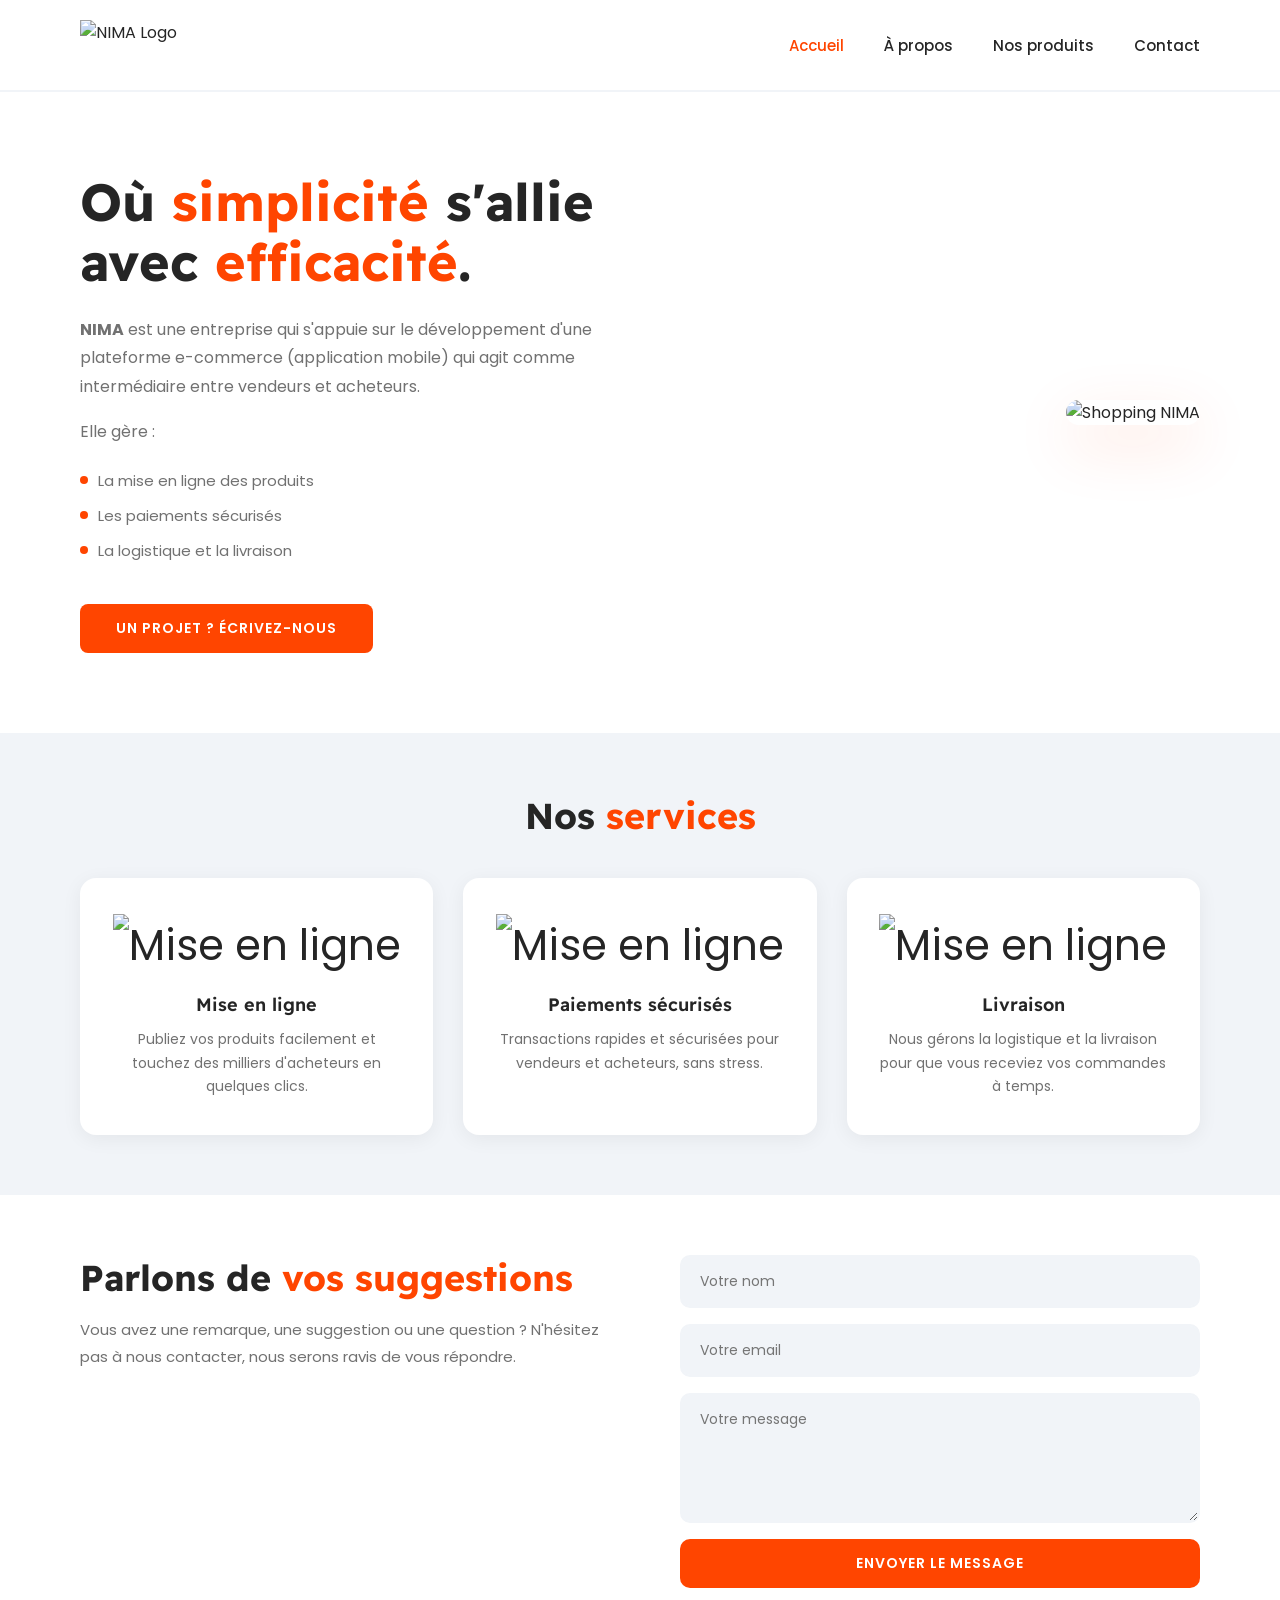
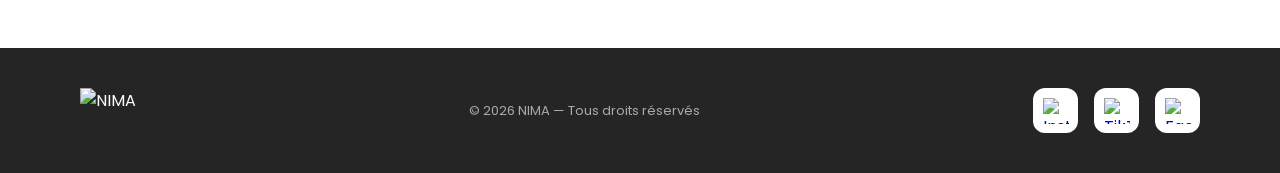
==== index.html @ 82f71467 "fix casse index.html" ====
<!DOCTYPE html>
<html lang="fr">
<head>
    <meta charset="UTF-8">
    <meta name="viewport" content="width=device-width, initial-scale=1.0">
    <title>NIMA</title>
    <link href="https://fonts.googleapis.com/css2?family=Readex+Pro:wght@300;400;600;700&family=Poppins:wght@300;400;500;600&display=swap" rel="stylesheet">
    <link href="nima.css" rel="stylesheet"/>
</head>
<body>

    <!-- HEADER -->
    <header>
        <img class="logo" src="nima_logo_png_orange.png" alt="NIMA Logo"/>
        <nav>
            <ul>
                <li><a href="NIMA.HTML" class="active">Accueil</a></li>
                <li><a href="apropos.html">À propos</a></li>
                <li><a href="produits.html">Nos produits</a></li>
                <li><a href="#contact">Contact</a></li>
            </ul>
        </nav>
    </header>

    <!-- HERO -->
    <section class="hero">
        <div class="hero-text">
            <h1>Où <em>simplicité</em> s'allie avec <em>efficacité</em>.</h1>
            <p>
                <strong>NIMA</strong> est une entreprise qui s'appuie sur le développement d'une plateforme
                e-commerce (application mobile) qui agit comme intermédiaire entre vendeurs et acheteurs.
            </p>
            <p>Elle gère :</p>
            <ul>
                <li>La mise en ligne des produits</li>
                <li>Les paiements sécurisés</li>
                <li>La logistique et la livraison</li>
            </ul>
            <a href="#contact" class="btn">Un projet ? Écrivez-nous</a>
        </div>
        <div class="hero-image">
            <img src="backgrondfemme.png" alt="Shopping NIMA"/>
        </div>
    </section>

    <!-- SERVICES -->
    <div class="section-title">
        <h2>Nos <span>services</span></h2>
    </div>
    <section class="services">
        <div class="service-card">
            <div class="service-icon">
               <img src="icone_mise_en_ligne.svg" width="80" height="80" alt="Mise en ligne"/>
            </div>
            <h3>Mise en ligne</h3>
            <p>Publiez vos produits facilement et touchez des milliers d'acheteurs en quelques clics.</p>
        </div>
        <div class="service-card">
             <div class="service-icon">
               <img src="icone_credit.svg" width="80" height="80" alt="Mise en ligne"/>
            </div>
            <h3>Paiements sécurisés</h3>
            <p>Transactions rapides et sécurisées pour vendeurs et acheteurs, sans stress.</p>
        </div>
        <div class="service-card">
             <div class="service-icon">
               <img src="icone_livraison.svg" width="80" height="80" alt="Mise en ligne"/>
            </div>
            <h3>Livraison</h3>
            <p>Nous gérons la logistique et la livraison pour que vous receviez vos commandes à temps.</p>
        </div>
    </section>

    <!-- CONTACT -->
    <section class="contact" id="contact">
    <div class="contact-text">
        <h2>Parlons de <span>vos suggestions</span></h2>
        <p>Vous avez une remarque, une suggestion ou une question ? N'hésitez pas à nous contacter, nous serons ravis de vous répondre.</p>
    </div>
    <form class="contact-form" action="https://formspree.io/f/xnjgnvly" method="POST">
        <input type="text" name="nom" placeholder="Votre nom"/>
        <input type="email" name="email" placeholder="Votre email"/>
        <textarea name="message" placeholder="Votre message"></textarea>
        <button type="submit">Envoyer le message</button>
    </form>
</section>

    <!-- FOOTER -->
    <footer>
        <img class="logo" src="nima_logo_png_orange.png" alt="NIMA"/>
        <p>© 2026 NIMA — Tous droits réservés</p>
        <div class="footer-socials">
            <a href="https://www.instagram.com/nima_niger?igsh=OHUzamtlNzE2ZnRz&utm_source=qr">
                <img src="insta_logo.png" alt="Instagram"/>
            </a>
            <a href="https://www.tiktok.com/@nima8325?_r=1&_t=ZM-92QzlF3MJWW">
                <img src="tiktok_logo.png" alt="TikTok"/>
            </a>
            <a href="https://www.facebook.com/share/1DTiAnZHnp/?mibextid=wwXIfr">
                <img src="facebook_logo.png" alt="Facebook"/>
            </a>
        </div>
    </footer>

</body>
</html>
---- nima.css ----
:root {
    --primary: #FF4500;
    --secondary: #a02d02;
    --tertiary: #fd9b76;
    --text-primary: #252525;
    --text-secondary: #717171;
    --bg-primary: #f1f4f8;
    --bg-secondary: #ffffff;
}

* { margin: 0; padding: 0; box-sizing: border-box; }

body {
    font-family: "Poppins", sans-serif;
    color: var(--text-primary);
    background: var(--bg-secondary);
}

/* ===== NAVBAR ===== */
header {
    display: flex;
    align-items: center;
    justify-content: space-between;
    padding: 20px 80px;
    background: var(--bg-secondary);
    border-bottom: 2px solid var(--bg-primary);
    position: sticky;
    top: 0;
    z-index: 100;
}

header img.logo {
    height: 50px;
}

nav ul {
    list-style: none;
    display: flex;
    gap: 40px;
}

nav ul a {
    text-decoration: none;
    color: var(--text-primary);
    font-weight: 500;
    font-size: 15px;
    transition: color 0.3s;
}

nav ul a:hover,
nav ul a.active {
    color: var(--primary);
}

/* ===== HERO ===== */
.hero {
    display: flex;
    align-items: center;
    justify-content: space-between;
    padding: 80px 80px;
    background: var(--bg-secondary);
    gap: 60px;
}

.hero-text {
    flex: 1;
}

.hero-text h1 {
    font-family: "Readex Pro", sans-serif;
    font-size: 52px;
    font-weight: 700;
    line-height: 1.15;
    margin-bottom: 24px;
    color: var(--text-primary);
}

.hero-text h1 em {
    color: var(--primary);
    font-style: normal;
}

.hero-text p {
    font-size: 16px;
    line-height: 1.8;
    color: var(--text-secondary);
    margin-bottom: 16px;
}

.hero-text ul {
    list-style: none;
    margin-bottom: 36px;
}

.hero-text ul li {
    padding: 6px 0;
    font-size: 15px;
    color: var(--text-secondary);
    display: flex;
    align-items: center;
    gap: 10px;
}

.hero-text ul li::before {
    content: '';
    width: 8px;
    height: 8px;
    border-radius: 50%;
    background: var(--primary);
    flex-shrink: 0;
}

.btn {
    display: inline-block;
    background: var(--primary);
    color: white;
    padding: 14px 36px;
    border-radius: 8px;
    text-decoration: none;
    font-weight: 600;
    font-size: 14px;
    letter-spacing: 1px;
    text-transform: uppercase;
    transition: background 0.3s, transform 0.2s;
}

.btn:hover {
    background: var(--secondary);
    transform: translateY(-2px);
}

.hero-image {
    flex: 1;
    display: flex;
    justify-content: flex-end;
}

.hero-image img {
    object-fit: cover;
    object-position: center top;
    border-radius: 20px;
    box-shadow: 0 20px 60px rgba(255, 69, 0, 0.15);
}

/* ===== SECTION TITRE ===== */
.section-title {
    text-align: center;
    padding: 60px 80px 40px;
    background: var(--bg-primary);
}

.section-title h2 {
    font-family: "Readex Pro", sans-serif;
    font-size: 36px;
    font-weight: 700;
    color: var(--text-primary);
}

.section-title h2 span {
    color: var(--primary);
}

/* ===== SERVICES ===== */
.services {
    display: flex;
    gap: 30px;
    padding: 0 80px 60px;
    background: var(--bg-primary);
}

.service-card {
    flex: 1;
    background: white;
    border-radius: 16px;
    padding: 36px 28px;
    text-align: center;
    box-shadow: 0 4px 20px rgba(0,0,0,0.06);
    transition: transform 0.3s, box-shadow 0.3s;
}

.service-card:hover {
    transform: translateY(-6px);
    box-shadow: 0 12px 40px rgba(255,69,0,0.12);
}

.service-icon {
    font-size: 42px;
    margin-bottom: 16px;
}

.service-card h3 {
    font-family: "Readex Pro", sans-serif;
    font-size: 18px;
    font-weight: 600;
    color: var(--text-primary);
    margin-bottom: 12px;
}

.service-card p {
    font-size: 14px;
    color: var(--text-secondary);
    line-height: 1.7;
}

/* ===== CONTACT ===== */
.contact {
    padding: 60px 80px;
    background: var(--bg-secondary);
    display: flex;
    gap: 80px;
    align-items: flex-start;
}

.contact-text {
    flex: 1;
}

.contact-text h2 {
    font-family: "Readex Pro", sans-serif;
    font-size: 36px;
    font-weight: 700;
    margin-bottom: 16px;
}

.contact-text h2 span {
    color: var(--primary);
}

.contact-text p {
    color: var(--text-secondary);
    font-size: 15px;
    line-height: 1.8;
}

.contact-form {
    flex: 1;
    display: flex;
    flex-direction: column;
    gap: 16px;
}

.contact-form input,
.contact-form textarea {
    width: 100%;
    padding: 14px 18px;
    border: 2px solid var(--bg-primary);
    border-radius: 10px;
    font-family: "Poppins", sans-serif;
    font-size: 14px;
    color: var(--text-primary);
    background: var(--bg-primary);
    outline: none;
    transition: border-color 0.3s;
}

.contact-form input:focus,
.contact-form textarea:focus {
    border-color: var(--primary);
    background: white;
}

.contact-form textarea {
    height: 130px;
    resize: vertical;
}

.contact-form button {
    background: var(--primary);
    color: white;
    border: none;
    padding: 14px;
    border-radius: 10px;
    font-family: "Poppins", sans-serif;
    font-weight: 600;
    font-size: 14px;
    letter-spacing: 1px;
    text-transform: uppercase;
    cursor: pointer;
    transition: background 0.3s, transform 0.2s;
}

.contact-form button:hover {
    background: var(--secondary);
    transform: translateY(-2px);
}

/* ===== FOOTER ===== */
footer {
    background: var(--text-primary);
    color: white;
    padding: 40px 80px;
    display: flex;
    align-items: center;
    justify-content: space-between;
}

footer img.logo {
    height: 45px;
}

footer p {
    font-size: 13px;
    color: #aaa;
}

.footer-socials {
    display: flex;
    gap: 16px;
}

.footer-socials a {
    width: 45px;
    height: 45px;
    background: white;
    border-radius: 12px;
    display: flex;
    align-items: center;
    justify-content: center;
    transition: transform 0.2s, box-shadow 0.3s;
}

.footer-socials a:hover {
    transform: translateY(-4px);
    box-shadow: 0 8px 20px rgba(255,69,0,0.3);
}

.footer-socials img {
    width: 26px;
    height: 26px;
}
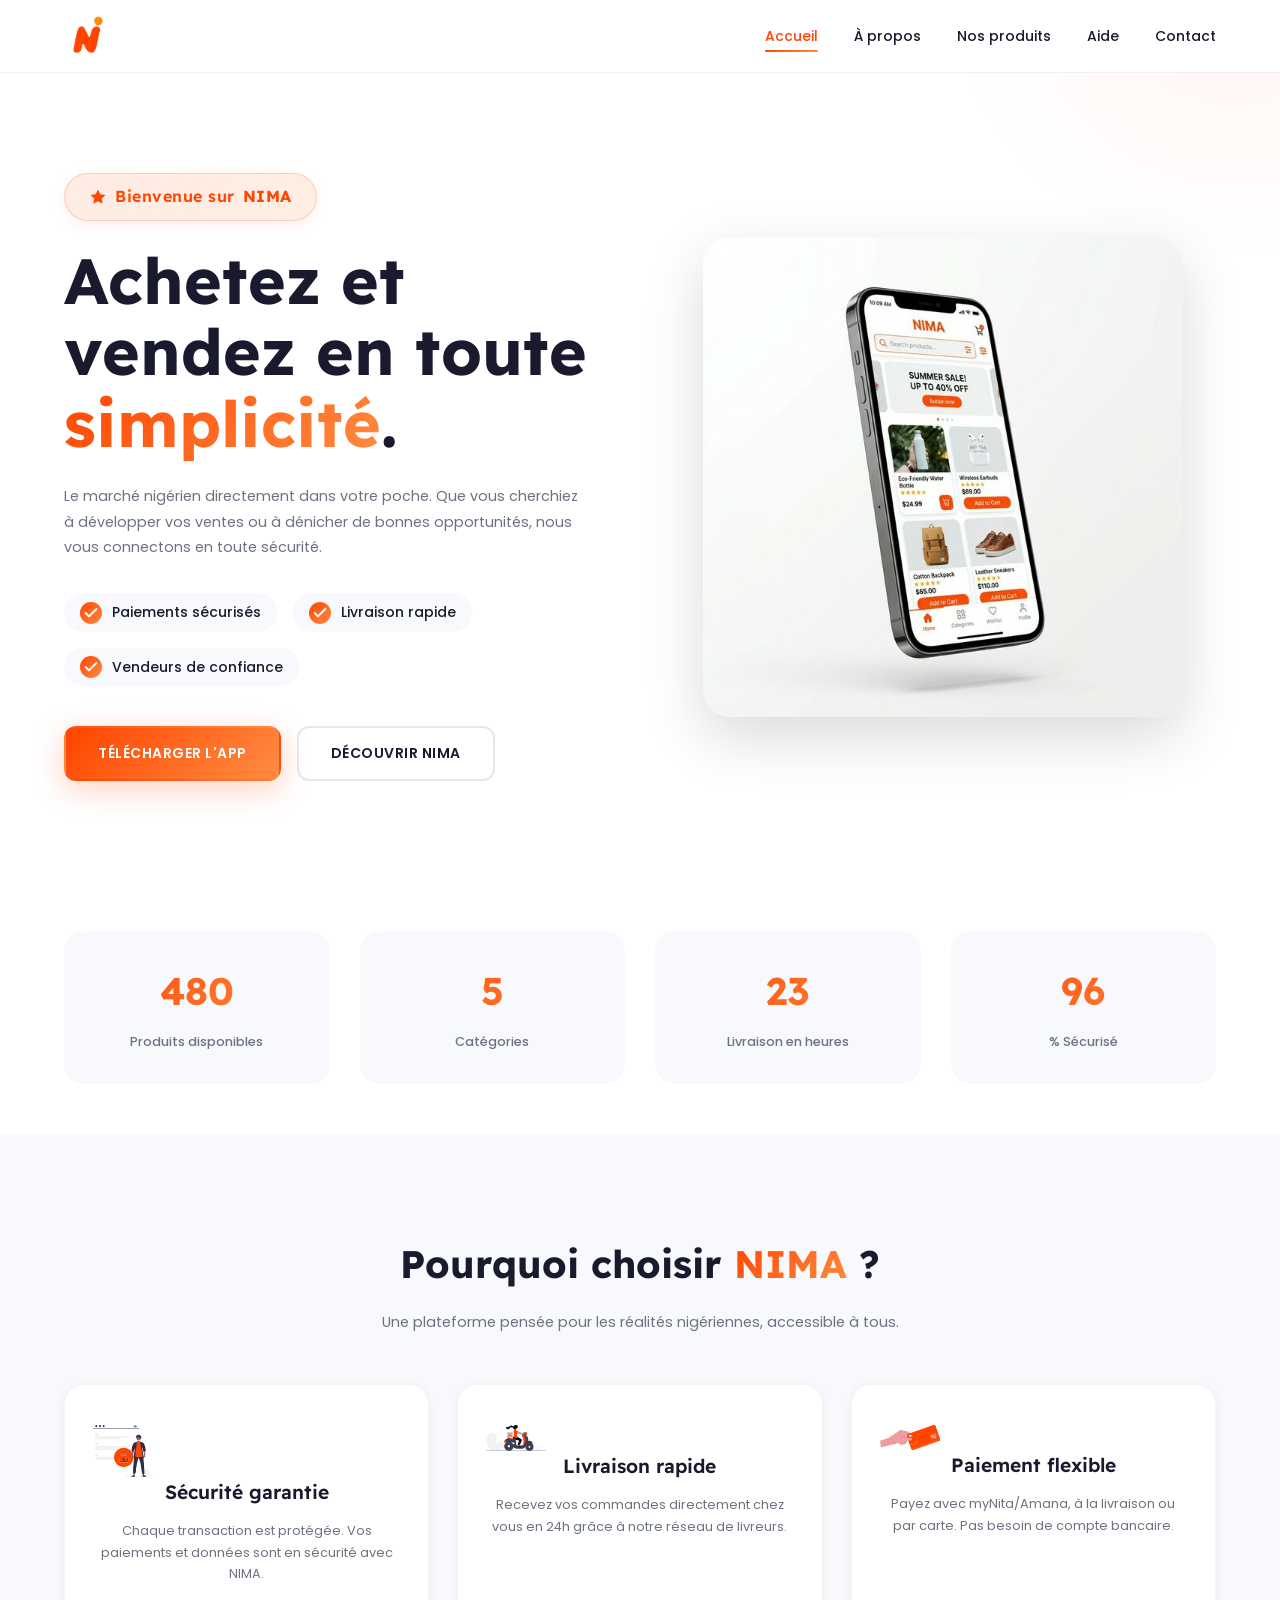
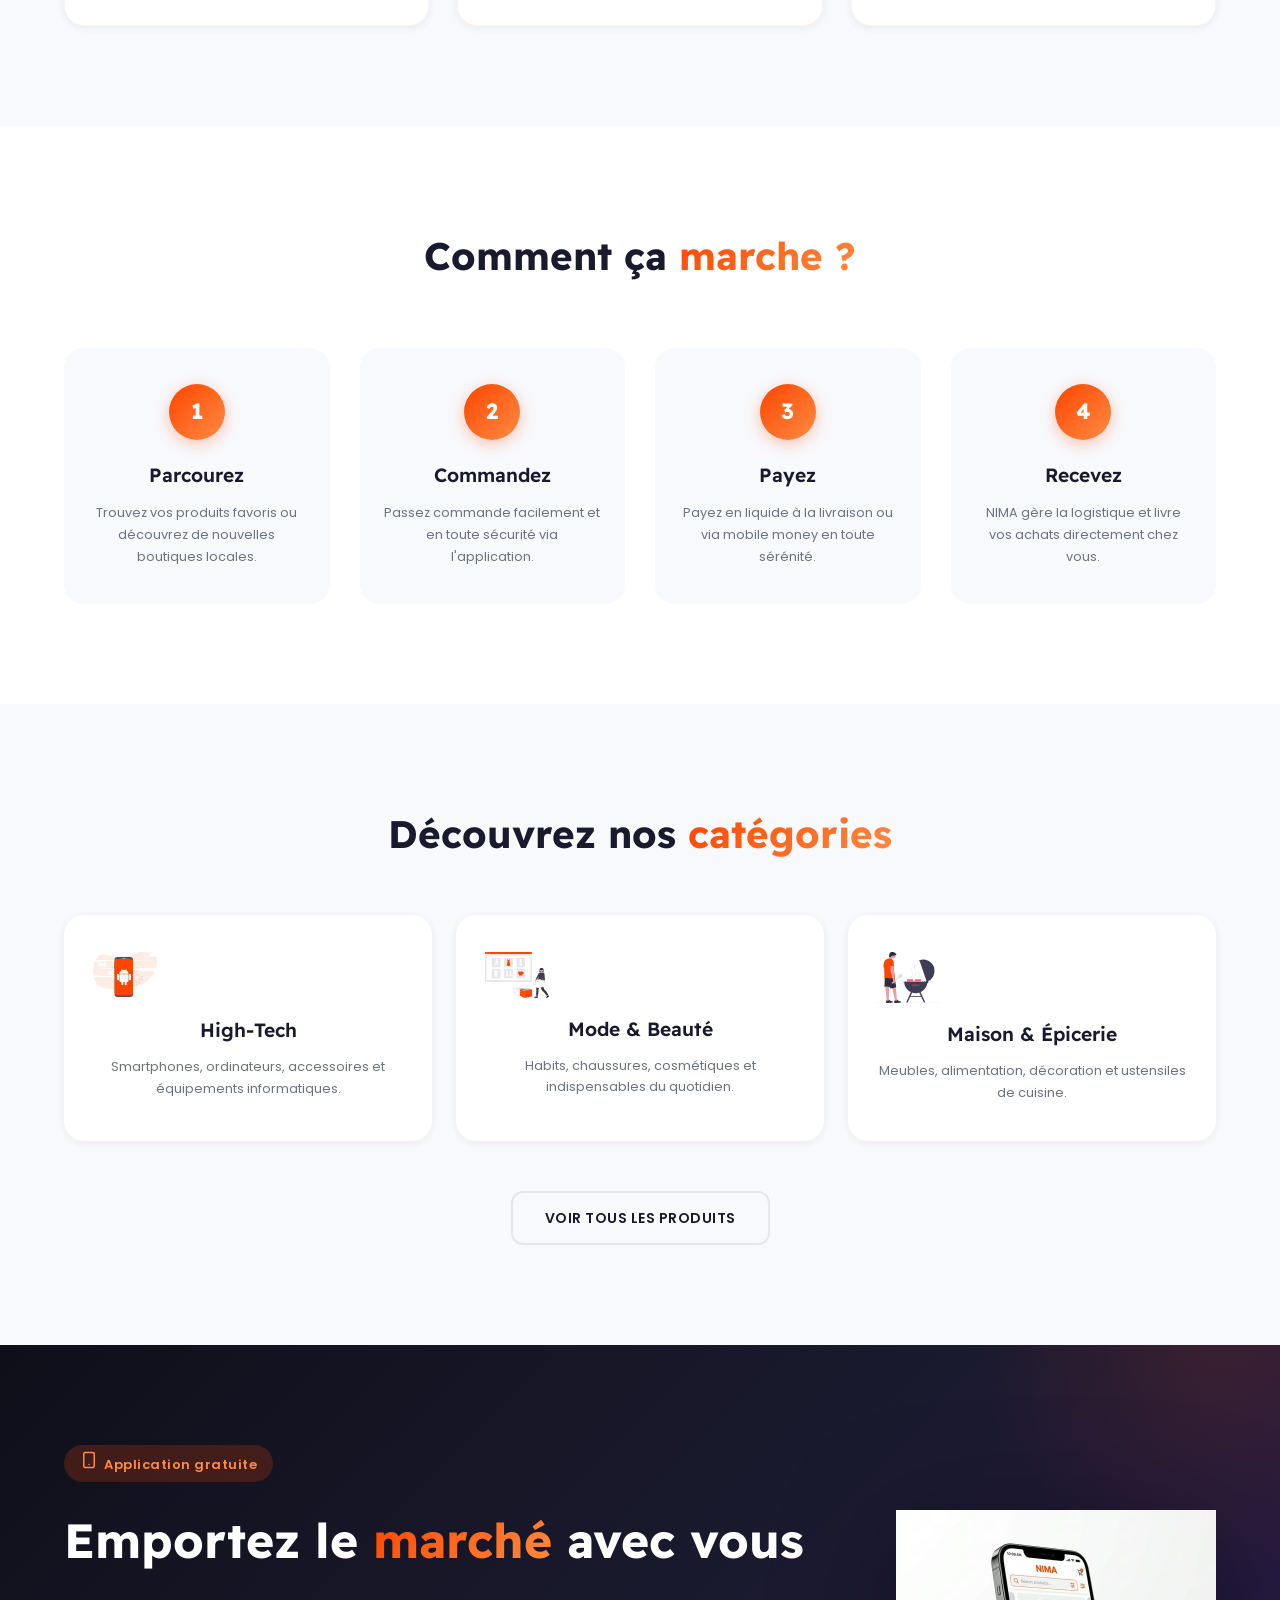
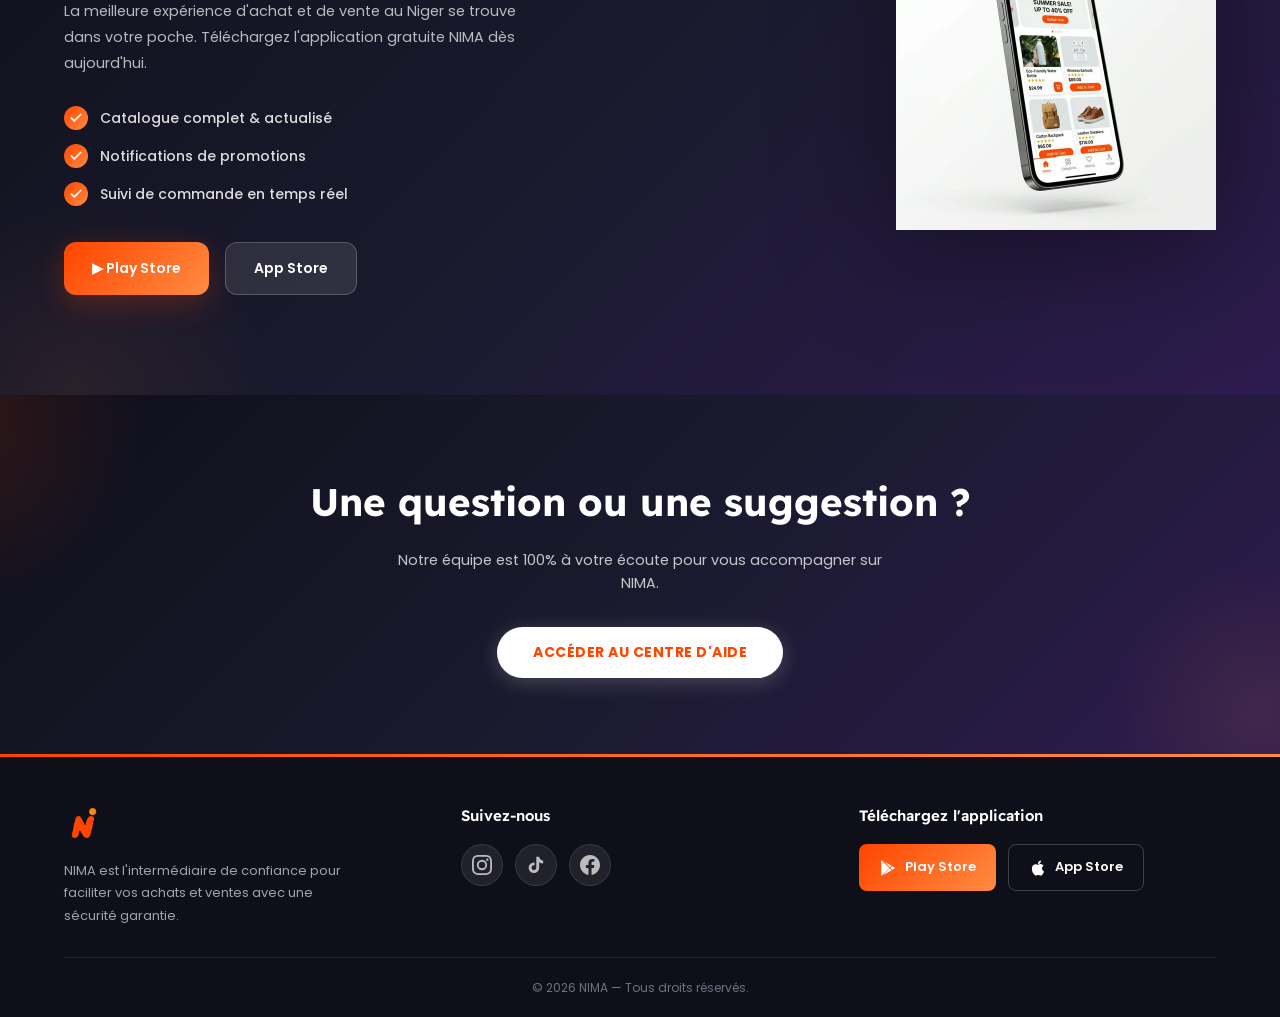
==== commit b0ebf0d9: "Mise à jour formulaire, icônes Font Awesome et corrections" ====
--- a/index.html
+++ b/index.html
@@ -1,23 +1,394 @@
 <!DOCTYPE html>
 <html lang="fr">
+
 <head>
     <meta charset="UTF-8">
     <meta name="viewport" content="width=device-width, initial-scale=1.0">
-    <title>NIMA</title>
-    <link href="https://fonts.googleapis.com/css2?family=Readex+Pro:wght@300;400;600;700&family=Poppins:wght@300;400;500;600&display=swap" rel="stylesheet">
-    <link href="nima.css" rel="stylesheet"/>
+    <title>NIMA — Le marché nigérien dans votre poche</title>
+    <meta name="description"
+        content="NIMA est la plateforme e-commerce #1 au Niger. Achetez et vendez en toute simplicité avec livraison sécurisée. Téléchargez l'application gratuitement.">
+    <meta property="og:title" content="NIMA — Achetez et vendez en toute simplicité">
+    <meta property="og:description"
+        content="Le marché nigérien directement dans votre poche. Paiements sécurisés, livraison rapide.">
+    <meta property="og:type" content="website">
+    <link rel="preconnect" href="https://fonts.googleapis.com">
+    <link rel="preconnect" href="https://fonts.gstatic.com" crossorigin>
+    <link
+        href="https://fonts.googleapis.com/css2?family=Readex+Pro:wght@300;400;600;700&family=Poppins:wght@300;400;500;600;700&display=swap"
+        rel="stylesheet">
+    <link href="nima.css" rel="stylesheet">
+    <link rel="icon" type="image/png" href="nima_logo_png_orange.png">
+    <style>
+        /* === PAGE-SPECIFIC: ACCUEIL === */
+
+        /* WHY NIMA */
+        .why-nima {
+            padding: var(--section-padding);
+            background: var(--bg-primary);
+        }
+
+        .why-nima h2 {
+            margin-bottom: 16px;
+        }
+
+        .why-nima .section-subtitle {
+            text-align: center;
+            color: var(--text-secondary);
+            font-size: var(--fs-body);
+            max-width: 550px;
+            margin: 0 auto 50px;
+        }
+
+        .why-grid {
+            display: grid;
+            grid-template-columns: repeat(3, 1fr);
+            gap: 28px;
+            max-width: var(--container-max);
+            margin: 0 auto;
+        }
+
+        .why-card {
+            background: var(--bg-card);
+            border-radius: var(--radius-lg);
+            padding: 40px 28px;
+            text-align: center;
+            box-shadow: var(--shadow-sm);
+            transition: all 0.4s var(--ease-smooth);
+            position: relative;
+            overflow: hidden;
+            border: 1px solid rgba(0, 0, 0, 0.04);
+        }
+
+        .why-card::after {
+            content: '';
+            position: absolute;
+            bottom: 0;
+            left: 0;
+            right: 0;
+            height: 3px;
+            background: var(--gradient-primary);
+            transform: scaleX(0);
+            transition: transform 0.4s var(--ease-smooth);
+        }
+
+        .why-card:hover::after {
+            transform: scaleX(1);
+        }
+
+        .why-card:hover {
+            transform: translateY(-8px);
+            box-shadow: var(--shadow-lg);
+        }
+
+        .why-icon {
+            width: 70px;
+            height: 70px;
+            border-radius: 50%;
+            display: flex;
+            align-items: center;
+            justify-content: center;
+            margin: 0 auto 20px;
+            font-size: 32px;
+            background: rgba(255, 69, 0, 0.08);
+        }
+
+        .why-card h3 {
+            font-family: var(--font-heading);
+            font-size: var(--fs-h3);
+            font-weight: 600;
+            margin-bottom: 12px;
+            color: var(--text-primary);
+        }
+
+        .why-card p {
+            font-size: var(--fs-small);
+            color: var(--text-secondary);
+            line-height: 1.7;
+        }
+
+        /* DOWNLOAD SECTION */
+        .download-hero {
+            padding: clamp(60px, 8vw, 100px) clamp(20px, 5vw, 80px);
+            background: var(--gradient-hero);
+            position: relative;
+            overflow: hidden;
+        }
+
+        .download-hero::before {
+            content: '';
+            position: absolute;
+            top: -40%;
+            right: -15%;
+            width: 500px;
+            height: 500px;
+            background: radial-gradient(circle, rgba(255, 69, 0, 0.12) 0%, transparent 70%);
+            border-radius: 50%;
+        }
+
+        .download-hero::after {
+            content: '';
+            position: absolute;
+            bottom: -30%;
+            left: -10%;
+            width: 400px;
+            height: 400px;
+            background: radial-gradient(circle, rgba(255, 140, 66, 0.08) 0%, transparent 70%);
+            border-radius: 50%;
+        }
+
+        .download-inner {
+            display: flex;
+            align-items: center;
+            gap: 60px;
+            max-width: var(--container-max);
+            margin: 0 auto;
+            position: relative;
+            z-index: 1;
+        }
+
+        .download-text {
+            flex: 1;
+        }
+
+        .download-text .tag {
+            display: inline-block;
+            background: rgba(255, 69, 0, 0.2);
+            color: #ff8c42;
+            font-size: 13px;
+            font-weight: 600;
+            padding: 6px 16px;
+            border-radius: var(--radius-full);
+            margin-bottom: 20px;
+            letter-spacing: 0.5px;
+        }
+
+        .download-text h2 {
+            color: #ffffff;
+            text-align: left;
+            margin-bottom: 20px;
+            font-size: var(--fs-h1);
+        }
+
+        .download-text h2 span {
+            -webkit-text-fill-color: transparent;
+            background: linear-gradient(135deg, #FF4500, #FF8C42);
+            -webkit-background-clip: text;
+            background-clip: text;
+        }
+
+        .download-text>p {
+            color: rgba(255, 255, 255, 0.7);
+            font-size: var(--fs-body);
+            line-height: 1.8;
+            margin-bottom: 30px;
+            max-width: 480px;
+        }
+
+        .dl-features {
+            display: flex;
+            flex-direction: column;
+            gap: 14px;
+            margin-bottom: 36px;
+        }
+
+        .dl-feature {
+            display: flex;
+            align-items: center;
+            gap: 12px;
+            color: rgba(255, 255, 255, 0.85);
+            font-size: 14px;
+            font-weight: 500;
+        }
+
+        .dl-feature .dl-check {
+            width: 24px;
+            height: 24px;
+            border-radius: 50%;
+            background: var(--gradient-primary);
+            display: flex;
+            align-items: center;
+            justify-content: center;
+            font-size: 12px;
+            color: white;
+            flex-shrink: 0;
+        }
+
+        .dl-buttons {
+            display: flex;
+            gap: 16px;
+            flex-wrap: wrap;
+        }
+
+        .dl-buttons a {
+            display: inline-flex;
+            align-items: center;
+            gap: 10px;
+            padding: 14px 28px;
+            border-radius: var(--radius-md);
+            font-weight: 600;
+            font-size: 14px;
+            transition: all 0.3s var(--ease-smooth);
+        }
+
+        .dl-btn-play {
+            background: var(--gradient-primary);
+            color: white;
+            box-shadow: var(--shadow-primary);
+        }
+
+        .dl-btn-play:hover {
+            transform: translateY(-3px);
+            box-shadow: 0 12px 35px rgba(255, 69, 0, 0.4);
+        }
+
+        .dl-btn-apple {
+            background: rgba(255, 255, 255, 0.1);
+            color: white;
+            border: 1px solid rgba(255, 255, 255, 0.2);
+            backdrop-filter: blur(10px);
+        }
+
+        .dl-btn-apple:hover {
+            transform: translateY(-3px);
+            background: rgba(255, 255, 255, 0.15);
+            border-color: rgba(255, 255, 255, 0.4);
+        }
+
+        .download-phone {
+            flex: 0 0 auto;
+            position: relative;
+        }
+
+        .download-phone img {
+            max-width: 320px;
+            filter: drop-shadow(0 20px 60px rgba(0, 0, 0, 0.4));
+            animation: float 6s ease-in-out infinite;
+        }
+
+        /* STATS COUNTER */
+        .stats-bar {
+            padding: 50px clamp(20px, 5vw, 80px);
+            background: var(--bg-secondary);
+        }
+
+        .stats-grid {
+            display: grid;
+            grid-template-columns: repeat(4, 1fr);
+            gap: 30px;
+            max-width: var(--container-max);
+            margin: 0 auto;
+        }
+
+        .stat-item {
+            text-align: center;
+            padding: 30px 20px;
+            border-radius: var(--radius-lg);
+            background: var(--bg-primary);
+            transition: all 0.3s var(--ease-smooth);
+        }
+
+        .stat-item:hover {
+            transform: translateY(-4px);
+            box-shadow: var(--shadow-md);
+        }
+
+        .stat-number {
+            display: block;
+            font-family: var(--font-heading);
+            font-size: clamp(1.8rem, 3vw, 2.5rem);
+            font-weight: 700;
+            background: var(--gradient-primary);
+            -webkit-background-clip: text;
+            -webkit-text-fill-color: transparent;
+            background-clip: text;
+            margin-bottom: 6px;
+        }
+
+        .stat-label {
+            font-size: var(--fs-small);
+            color: var(--text-secondary);
+            font-weight: 500;
+        }
+
+        /* RESPONSIVE overrides */
+        @media (max-width: 1024px) {
+            .why-grid {
+                grid-template-columns: repeat(2, 1fr);
+            }
+
+            .stats-grid {
+                grid-template-columns: repeat(2, 1fr);
+            }
+
+            .download-inner {
+                flex-direction: column;
+                text-align: center;
+            }
+
+            .download-text h2 {
+                text-align: center;
+            }
+
+            .dl-features {
+                align-items: center;
+            }
+
+            .dl-buttons {
+                justify-content: center;
+            }
+
+            .download-phone img {
+                max-width: 260px;
+            }
+        }
+
+        @media (max-width: 768px) {
+            .why-grid {
+                grid-template-columns: 1fr;
+            }
+
+            .stats-grid {
+                grid-template-columns: repeat(2, 1fr);
+            }
+
+            .download-phone img {
+                max-width: 220px;
+            }
+
+            .dl-buttons {
+                flex-direction: column;
+                width: 100%;
+            }
+
+            .dl-buttons a {
+                justify-content: center;
+            }
+        }
+    </style>
 </head>
+
 <body>
 
+    <!-- OVERLAY MOBILE -->
+    <div class="nav-overlay" id="navOverlay"></div>
+
     <!-- HEADER -->
-    <header>
-        <img class="logo" src="nima_logo_png_orange.png" alt="NIMA Logo"/>
-        <nav>
+    <header id="mainHeader">
+        <a href="index.html" class="logo-link">
+            <img class="logo" src="nima_logo_png_orange.png" alt="NIMA Logo">
+        </a>
+        <button class="hamburger" id="hamburger" aria-label="Menu">
+            <span></span>
+            <span></span>
+            <span></span>
+        </button>
+        <nav id="mainNav">
             <ul>
-                <li><a href="NIMA.HTML" class="active">Accueil</a></li>
+                <li><a href="index.html" class="active">Accueil</a></li>
                 <li><a href="apropos.html">À propos</a></li>
                 <li><a href="produits.html">Nos produits</a></li>
-                <li><a href="#contact">Contact</a></li>
+                <li><a href="aide.html">Aide</a></li>
+                <li><a href="aide.html#contact">Contact</a></li>
             </ul>
         </nav>
     </header>
@@ -25,82 +396,339 @@
     <!-- HERO -->
     <section class="hero">
         <div class="hero-text">
-            <h1>Où <em>simplicité</em> s'allie avec <em>efficacité</em>.</h1>
-            <p>
-                <strong>NIMA</strong> est une entreprise qui s'appuie sur le développement d'une plateforme
-                e-commerce (application mobile) qui agit comme intermédiaire entre vendeurs et acheteurs.
+            <span class="hero-badge"><svg width="18" height="18" viewBox="0 0 24 24" fill="currentColor" stroke="none">
+                    <path
+                        d="M12 2l3.09 6.26L22 9.27l-5 4.87 1.18 6.88L12 17.77l-6.18 3.25L7 14.14 2 9.27l6.91-1.01L12 2z" />
+                </svg> Bienvenue sur <em>NIMA</em></span>
+            <h1>Achetez et vendez en toute <em>simplicité</em>.</h1>
+            <p class="hero-subtitle">
+                Le marché nigérien directement dans votre poche. Que vous cherchiez à développer vos ventes ou à
+                dénicher de bonnes opportunités, nous vous connectons en toute sécurité.
             </p>
-            <p>Elle gère :</p>
-            <ul>
-                <li>La mise en ligne des produits</li>
-                <li>Les paiements sécurisés</li>
-                <li>La logistique et la livraison</li>
-            </ul>
-            <a href="#contact" class="btn">Un projet ? Écrivez-nous</a>
+            <div class="hero-features">
+                <div class="feature-item"><span class="check"><svg width="16" height="16" viewBox="0 0 24 24"
+                            fill="none" stroke="currentColor" stroke-width="3" stroke-linecap="round"
+                            stroke-linejoin="round">
+                            <polyline points="20 6 9 17 4 12"></polyline>
+                        </svg></span> Paiements sécurisés</div>
+                <div class="feature-item"><span class="check"><svg width="16" height="16" viewBox="0 0 24 24"
+                            fill="none" stroke="currentColor" stroke-width="3" stroke-linecap="round"
+                            stroke-linejoin="round">
+                            <polyline points="20 6 9 17 4 12"></polyline>
+                        </svg></span> Livraison rapide</div>
+                <div class="feature-item"><span class="check"><svg width="16" height="16" viewBox="0 0 24 24"
+                            fill="none" stroke="currentColor" stroke-width="3" stroke-linecap="round"
+                            stroke-linejoin="round">
+                            <polyline points="20 6 9 17 4 12"></polyline>
+                        </svg></span> Vendeurs de confiance</div>
+            </div>
+            <div class="hero-buttons">
+                <a href="#store-links" class="btn btn-primary" id="hero-cta-download">Télécharger l'app</a>
+                <a href="apropos.html" class="btn btn-secondary">Découvrir NIMA</a>
+            </div>
         </div>
         <div class="hero-image">
-            <img src="backgrondfemme.png" alt="Shopping NIMA"/>
+            <img src="phone_mockup.png" alt="Application NIMA sur smartphone" loading="eager">
         </div>
     </section>
 
-    <!-- SERVICES -->
-    <div class="section-title">
-        <h2>Nos <span>services</span></h2>
-    </div>
-    <section class="services">
-        <div class="service-card">
-            <div class="service-icon">
-               <img src="icone_mise_en_ligne.svg" width="80" height="80" alt="Mise en ligne"/>
-            </div>
-            <h3>Mise en ligne</h3>
-            <p>Publiez vos produits facilement et touchez des milliers d'acheteurs en quelques clics.</p>
-        </div>
-        <div class="service-card">
-             <div class="service-icon">
-               <img src="icone_credit.svg" width="80" height="80" alt="Mise en ligne"/>
-            </div>
-            <h3>Paiements sécurisés</h3>
-            <p>Transactions rapides et sécurisées pour vendeurs et acheteurs, sans stress.</p>
-        </div>
-        <div class="service-card">
-             <div class="service-icon">
-               <img src="icone_livraison.svg" width="80" height="80" alt="Mise en ligne"/>
-            </div>
-            <h3>Livraison</h3>
-            <p>Nous gérons la logistique et la livraison pour que vous receviez vos commandes à temps.</p>
+    <!-- STATS BAR -->
+    <section class="stats-bar reveal">
+        <div class="stats-grid">
+            <div class="stat-item">
+                <span class="stat-number" data-target="500">0</span>
+                <span class="stat-label">Produits disponibles</span>
+            </div>
+            <div class="stat-item">
+                <span class="stat-number" data-target="6">0</span>
+                <span class="stat-label">Catégories</span>
+            </div>
+            <div class="stat-item">
+                <span class="stat-number" data-target="24">0</span>
+                <span class="stat-label">Livraison en heures</span>
+            </div>
+            <div class="stat-item">
+                <span class="stat-number" data-target="100">0</span>
+                <span class="stat-label">% Sécurisé</span>
+            </div>
         </div>
     </section>
 
-    <!-- CONTACT -->
-    <section class="contact" id="contact">
-    <div class="contact-text">
-        <h2>Parlons de <span>vos suggestions</span></h2>
-        <p>Vous avez une remarque, une suggestion ou une question ? N'hésitez pas à nous contacter, nous serons ravis de vous répondre.</p>
-    </div>
-    <form class="contact-form" action="https://formspree.io/f/xnjgnvly" method="POST">
-        <input type="text" name="nom" placeholder="Votre nom"/>
-        <input type="email" name="email" placeholder="Votre email"/>
-        <textarea name="message" placeholder="Votre message"></textarea>
-        <button type="submit">Envoyer le message</button>
-    </form>
-</section>
+    <!-- POURQUOI NIMA -->
+    <section class="why-nima">
+        <h2 class="reveal">Pourquoi choisir <span>NIMA</span> ?</h2>
+        <p class="section-subtitle reveal">Une plateforme pensée pour les réalités nigériennes, accessible à tous.</p>
+        <div class="why-grid">
+            <div class="why-card reveal">
+                <div>
+                    <img src="icone_sécurité.svg" alt="Sécurité" width="60" height="60">
+
+                </div>
+                <h3>Sécurité garantie</h3>
+                <p>Chaque transaction est protégée. Vos paiements et données sont en sécurité avec NIMA.</p>
+            </div>
+            <div class="why-card reveal">
+                <div>
+                    <img src="icone_livraison.svg" alt="Livraison" width="60" height="60">
+                </div>
+                <h3>Livraison rapide</h3>
+                <p>Recevez vos commandes directement chez vous en 24h grâce à notre réseau de livreurs.</p>
+            </div>
+            <div class="why-card reveal">
+                <div>
+                    <img src="icone_credit.svg" alt="Paiement" width="60" height="60">
+                </div>
+                <h3>Paiement flexible</h3>
+                <p>Payez avec myNita/Amana, à la livraison ou par carte. Pas besoin de compte bancaire.</p>
+            </div>
+        </div>
+    </section>
+
+    <!-- COMMENT ÇA MARCHE -->
+    <section class="comment" style="background: var(--bg-secondary);">
+        <h2 class="reveal">Comment ça <span>marche ?</span></h2>
+        <div class="etapes">
+            <div class="etape reveal">
+                <div class="etape-number">1</div>
+                <h3>Parcourez</h3>
+                <p>Trouvez vos produits favoris ou découvrez de nouvelles boutiques locales.</p>
+            </div>
+            <div class="etape reveal">
+                <div class="etape-number">2</div>
+                <h3>Commandez</h3>
+                <p>Passez commande facilement et en toute sécurité via l'application.</p>
+            </div>
+            <div class="etape reveal">
+                <div class="etape-number">3</div>
+                <h3>Payez</h3>
+                <p>Payez en liquide à la livraison ou via mobile money en toute sérénité.</p>
+            </div>
+            <div class="etape reveal">
+                <div class="etape-number">4</div>
+                <h3>Recevez</h3>
+                <p>NIMA gère la logistique et livre vos achats directement chez vous.</p>
+            </div>
+        </div>
+    </section>
+
+    <!-- CATEGORIES -->
+    <section class="categories">
+        <h2 class="reveal">Découvrez nos <span>catégories</span></h2>
+        <div class="categories-grid">
+            <div class="categorie-card reveal" onclick="window.location.href='produits.html'">
+                <div class="categorie-icon">
+                    <img src="icone_phone.svg" width="64" height="64" alt="High-Tech" loading="lazy">
+                </div>
+                <h3>High-Tech</h3>
+                <p>Smartphones, ordinateurs, accessoires et équipements informatiques.</p>
+            </div>
+            <div class="categorie-card reveal" onclick="window.location.href='produits.html'">
+                <div class="categorie-icon">
+                    <img src="icone_vêtement.svg" width="64" height="64" alt="Mode" loading="lazy">
+                </div>
+                <h3>Mode & Beauté</h3>
+                <p>Habits, chaussures, cosmétiques et indispensables du quotidien.</p>
+            </div>
+            <div class="categorie-card reveal" onclick="window.location.href='produits.html'">
+                <div class="categorie-icon">
+                    <img src="icone_maison.svg" width="64" height="64" alt="Maison" loading="lazy">
+                </div>
+                <h3>Maison & Épicerie</h3>
+                <p>Meubles, alimentation, décoration et ustensiles de cuisine.</p>
+            </div>
+        </div>
+        <div style="text-align: center; margin-top: 50px;">
+            <a href="produits.html" class="btn btn-secondary">Voir tous les produits</a>
+        </div>
+    </section>
+
+    <!-- TELECHARGEMENT -->
+    <section class="download-hero" id="download">
+        <div class="download-inner">
+            <div class="download-text reveal-left">
+                <span class="tag"><svg width="18" height="18" viewBox="0 0 24 24" fill="none" stroke="currentColor"
+                        stroke-width="2" stroke-linecap="round" stroke-linejoin="round" style="margin-right: 6px;">
+                        <rect x="5" y="2" width="14" height="20" rx="2" ry="2"></rect>
+                        <line x1="12" y1="18" x2="12.01" y2="18"></line>
+                    </svg>Application gratuite</span>
+                <h2>Emportez le <span>marché</span> avec vous</h2>
+                <p>La meilleure expérience d'achat et de vente au Niger se trouve dans votre poche. Téléchargez
+                    l'application gratuite NIMA dès aujourd'hui.</p>
+                <div class="dl-features">
+                    <div class="dl-feature"><span class="dl-check"><svg width="14" height="14" viewBox="0 0 24 24"
+                                fill="none" stroke="currentColor" stroke-width="3" stroke-linecap="round"
+                                stroke-linejoin="round">
+                                <polyline points="20 6 9 17 4 12"></polyline>
+                            </svg></span> Catalogue complet & actualisé</div>
+                    <div class="dl-feature"><span class="dl-check"><svg width="14" height="14" viewBox="0 0 24 24"
+                                fill="none" stroke="currentColor" stroke-width="3" stroke-linecap="round"
+                                stroke-linejoin="round">
+                                <polyline points="20 6 9 17 4 12"></polyline>
+                            </svg></span> Notifications de promotions</div>
+                    <div class="dl-feature"><span class="dl-check"><svg width="14" height="14" viewBox="0 0 24 24"
+                                fill="none" stroke="currentColor" stroke-width="3" stroke-linecap="round"
+                                stroke-linejoin="round">
+                                <polyline points="20 6 9 17 4 12"></polyline>
+                            </svg></span> Suivi de commande en temps réel</div>
+                </div>
+                <div class="dl-buttons">
+                    <a href="https://play.google.com/store/apps/details?id=com.mycompany.nimaclient" target="_blank"
+                        class="dl-btn-play" id="btn-dl-playstore">▶ Play Store</a>
+                    <a href="https://apps.apple.com/us/app/nima-achat-en-ligne-au-niger/id6759831417" target="_blank"
+                        class="dl-btn-apple" id="btn-dl-appstore"> App Store</a>
+                </div>
+            </div>
+            <div class="download-phone reveal-right">
+                <img src="phone_mockup.png" alt="Application NIMA" loading="lazy">
+            </div>
+        </div>
+    </section>
+
+    <!-- CTA AIDE -->
+    <section class="cta-section">
+        <h2>Une question ou une suggestion ?</h2>
+        <p>Notre équipe est 100% à votre écoute pour vous accompagner sur NIMA.</p>
+        <a href="aide.html" class="btn-white">Accéder au centre d'aide</a>
+    </section>
 
     <!-- FOOTER -->
-    <footer>
-        <img class="logo" src="nima_logo_png_orange.png" alt="NIMA"/>
-        <p>© 2026 NIMA — Tous droits réservés</p>
-        <div class="footer-socials">
-            <a href="https://www.instagram.com/nima_niger?igsh=OHUzamtlNzE2ZnRz&utm_source=qr">
-                <img src="insta_logo.png" alt="Instagram"/>
-            </a>
-            <a href="https://www.tiktok.com/@nima8325?_r=1&_t=ZM-92QzlF3MJWW">
-                <img src="tiktok_logo.png" alt="TikTok"/>
-            </a>
-            <a href="https://www.facebook.com/share/1DTiAnZHnp/?mibextid=wwXIfr">
-                <img src="facebook_logo.png" alt="Facebook"/>
-            </a>
+    <footer class="footer-pro">
+        <div class="footer-content">
+            <div class="footer-sec brandinfo">
+                <img class="logo" src="nima_logo_png_orange.png" alt="NIMA Logo">
+                <p>NIMA est l'intermédiaire de confiance pour faciliter vos achats et ventes avec une sécurité garantie.
+                </p>
+            </div>
+            <div class="footer-sec socials">
+                <h3>Suivez-nous</h3>
+                <div class="social-icons">
+                    <a href="https://www.instagram.com/nima_niger?igsh=OHUzamtlNzE2ZnRz&utm_source=qr" target="_blank"
+                        title="Instagram NIMA" aria-label="Instagram">
+                        <svg viewBox="0 0 24 24" xmlns="http://www.w3.org/2000/svg">
+                            <path
+                                d="M12 2.163c3.204 0 3.584.012 4.85.07 3.252.148 4.771 1.691 4.919 4.919.058 1.265.069 1.645.069 4.849 0 3.205-.012 3.584-.069 4.849-.149 3.225-1.664 4.771-4.919 4.919-1.266.058-1.644.07-4.85.07-3.204 0-3.584-.012-4.849-.07-3.26-.149-4.771-1.699-4.919-4.92-.058-1.265-.07-1.644-.07-4.849 0-3.204.013-3.583.07-4.849.149-3.227 1.664-4.771 4.919-4.919 1.266-.057 1.645-.069 4.849-.069zM12 0C8.741 0 8.333.014 7.053.072 2.695.272.273 2.69.073 7.052.014 8.333 0 8.741 0 12c0 3.259.014 3.668.072 4.948.2 4.358 2.618 6.78 6.98 6.98C8.333 23.986 8.741 24 12 24c3.259 0 3.668-.014 4.948-.072 4.354-.2 6.782-2.618 6.979-6.98.059-1.28.073-1.689.073-4.948 0-3.259-.014-3.667-.072-4.947-.196-4.354-2.617-6.78-6.979-6.98C15.668.014 15.259 0 12 0zm0 5.838a6.162 6.162 0 100 12.324 6.162 6.162 0 000-12.324zM12 16a4 4 0 110-8 4 4 0 010 8zm6.406-11.845a1.44 1.44 0 100 2.881 1.44 1.44 0 000-2.881z" />
+                        </svg>
+                    </a>
+                    <a href="https://www.tiktok.com/@nima8325?_r=1&_t=ZM-92QzlF3MJWW" target="_blank"
+                        title="TikTok NIMA" aria-label="TikTok">
+                        <svg viewBox="0 0 24 24" xmlns="http://www.w3.org/2000/svg">
+                            <path
+                                d="M19.59 6.69a4.83 4.83 0 01-3.77-4.25V2h-3.45v13.67a2.89 2.89 0 01-2.88 2.5 2.89 2.89 0 01-2.89-2.89 2.89 2.89 0 012.89-2.89c.28 0 .54.04.79.1V9.01a6.27 6.27 0 00-.79-.05 6.34 6.34 0 00-6.34 6.34 6.34 6.34 0 006.34 6.34 6.34 6.34 0 006.33-6.34V8.75a8.18 8.18 0 004.77 1.52V6.84a4.85 4.85 0 01-1-.15z" />
+                        </svg>
+                    </a>
+                    <a href="https://www.facebook.com/share/1DTiAnZHnp/?mibextid=wwXIfr" target="_blank"
+                        title="Facebook NIMA" aria-label="Facebook">
+                        <svg viewBox="0 0 24 24" xmlns="http://www.w3.org/2000/svg">
+                            <path
+                                d="M24 12.073c0-6.627-5.373-12-12-12s-12 5.373-12 12c0 5.99 4.388 10.954 10.125 11.854v-8.385H7.078v-3.47h3.047V9.43c0-3.007 1.792-4.669 4.533-4.669 1.312 0 2.686.235 2.686.235v2.953H15.83c-1.491 0-1.956.925-1.956 1.874v2.25h3.328l-.532 3.47h-2.796v8.385C19.612 23.027 24 18.062 24 12.073z" />
+                        </svg>
+                    </a>
+                </div>
+            </div>
+            <div class="footer-sec apps" id="store-links">
+                <h3>Téléchargez l'application</h3>
+                <div class="store-buttons">
+                    <a href="https://play.google.com/store/apps/details?id=com.mycompany.nimaclient" target="_blank"
+                        class="store-btn-google"><svg viewBox="0 0 24 24" xmlns="http://www.w3.org/2000/svg">
+                            <path
+                                d="M3.609 1.814L13.792 12 3.61 22.186a.996.996 0 01-.61-.92V2.734a1 1 0 01.609-.92zm10.89 10.893l2.302 2.302-10.937 6.333L13.5 12.707zM5.864 2.658L16.8 8.99l-2.302 2.302L6.864 2.658zM20.16 10.95c.549.394.84.91.84 1.05 0 .14-.291.656-.84 1.05l-2.43 1.41-2.534-2.46 2.534-2.46 2.43 1.41z" />
+                        </svg> Play Store</a>
+                    <a href="https://apps.apple.com/us/app/nima-achat-en-ligne-au-niger/id6759831417" target="_blank"
+                        class="store-btn-apple"><svg viewBox="0 0 24 24" xmlns="http://www.w3.org/2000/svg">
+                            <path
+                                d="M18.71 19.5c-.83 1.24-1.71 2.45-3.05 2.47-1.34.03-1.77-.79-3.29-.79-1.53 0-2 .77-3.27.82-1.31.05-2.3-1.32-3.14-2.53C4.25 17 2.94 12.45 4.7 9.39c.87-1.52 2.43-2.48 4.12-2.51 1.28-.02 2.5.87 3.29.87.78 0 2.26-1.07 3.8-.91.65.03 2.47.26 3.64 1.98-.09.06-2.17 1.28-2.15 3.81.03 3.02 2.65 4.03 2.68 4.04-.03.07-.42 1.44-1.38 2.83M13 3.5c.73-.83 1.94-1.46 2.94-1.5.13 1.17-.34 2.35-1.04 3.19-.69.85-1.83 1.51-2.95 1.42-.15-1.15.41-2.35 1.05-3.11z" />
+                        </svg> App Store</a>
+                </div>
+            </div>
+        </div>
+        <div class="footer-bottom">
+            <p>© 2026 NIMA — Tous droits réservés.</p>
         </div>
     </footer>
 
+    <!-- JAVASCRIPT -->
+    <script>
+        // === Hamburger Menu ===
+        const hamburger = document.getElementById('hamburger');
+        const mainNav = document.getElementById('mainNav');
+        const overlay = document.getElementById('navOverlay');
+
+        hamburger.addEventListener('click', () => {
+            hamburger.classList.toggle('active');
+            mainNav.classList.toggle('open');
+            overlay.classList.toggle('active');
+            document.body.style.overflow = mainNav.classList.contains('open') ? 'hidden' : '';
+        });
+
+        overlay.addEventListener('click', () => {
+            hamburger.classList.remove('active');
+            mainNav.classList.remove('open');
+            overlay.classList.remove('active');
+            document.body.style.overflow = '';
+        });
+
+        // Close on nav link click (mobile)
+        document.querySelectorAll('nav a').forEach(link => {
+            link.addEventListener('click', () => {
+                hamburger.classList.remove('active');
+                mainNav.classList.remove('open');
+                overlay.classList.remove('active');
+                document.body.style.overflow = '';
+            });
+        });
+
+        // === Header scroll effect ===
+        window.addEventListener('scroll', () => {
+            document.getElementById('mainHeader').classList.toggle('scrolled', window.scrollY > 50);
+        });
+
+        // === Scroll Reveal ===
+        const revealElements = document.querySelectorAll('.reveal, .reveal-left, .reveal-right');
+        const revealObserver = new IntersectionObserver((entries) => {
+            entries.forEach(entry => {
+                if (entry.isIntersecting) {
+                    entry.target.classList.add('revealed');
+                    revealObserver.unobserve(entry.target);
+                }
+            });
+        }, { threshold: 0.15 });
+
+        revealElements.forEach(el => revealObserver.observe(el));
+
+        // === Counter Animation ===
+        function animateCounters() {
+            const counters = document.querySelectorAll('.stat-number[data-target]');
+            counters.forEach(counter => {
+                const target = +counter.dataset.target;
+                const duration = 2000;
+                const startTime = performance.now();
+
+                function update(currentTime) {
+                    const elapsed = currentTime - startTime;
+                    const progress = Math.min(elapsed / duration, 1);
+                    const eased = 1 - Math.pow(1 - progress, 3);
+                    counter.textContent = Math.floor(target * eased);
+                    if (progress < 1) requestAnimationFrame(update);
+                    else counter.textContent = target;
+                }
+                requestAnimationFrame(update);
+            });
+        }
+
+        const statsSection = document.querySelector('.stats-bar');
+        if (statsSection) {
+            const statsObserver = new IntersectionObserver((entries) => {
+                entries.forEach(entry => {
+                    if (entry.isIntersecting) {
+                        animateCounters();
+                        statsObserver.unobserve(entry.target);
+                    }
+                });
+            }, { threshold: 0.3 });
+            statsObserver.observe(statsSection);
+        }
+    </script>
+
 </body>
-</html>
+
+</html>
--- a/nima.css
+++ b/nima.css
@@ -1,50 +1,317 @@
+/* =============================================
+   NIMA — Design System v2
+   ============================================= */
+
+
 :root {
+    /* — Colors — */
     --primary: #FF4500;
+    --primary-light: #ff6a33;
+    --primary-dark: #cc3700;
     --secondary: #a02d02;
     --tertiary: #fd9b76;
-    --text-primary: #252525;
-    --text-secondary: #717171;
-    --bg-primary: #f1f4f8;
+    --accent: #FF8C42;
+    --text-primary: #1a1a2e;
+    --text-secondary: #6b7280;
+    --text-muted: #9ca3af;
+    --bg-primary: #f8f9fc;
     --bg-secondary: #ffffff;
-}
-
-* { margin: 0; padding: 0; box-sizing: border-box; }
+    --bg-dark: #0f0f1a;
+    --bg-card: #ffffff;
+    --border-light: #e5e7eb;
+
+    /* — Gradients — */
+    --gradient-primary: linear-gradient(135deg, #FF4500 0%, #FF8C42 100%);
+    --gradient-hero: linear-gradient(135deg, #0f0f1a 0%, #1a1a2e 50%, #2d1b4e 100%);
+    --gradient-cta: linear-gradient(135deg, #FF4500 0%, #cc3700 100%);
+    --gradient-card: linear-gradient(145deg, rgba(255, 255, 255, 0.9), rgba(255, 255, 255, 0.6));
+    --gradient-glass: linear-gradient(135deg, rgba(255, 255, 255, 0.1), rgba(255, 255, 255, 0.05));
+
+    /* — Shadows — */
+    --shadow-sm: 0 2px 8px rgba(0, 0, 0, 0.06);
+    --shadow-md: 0 4px 20px rgba(0, 0, 0, 0.08);
+    --shadow-lg: 0 12px 40px rgba(0, 0, 0, 0.12);
+    --shadow-xl: 0 20px 60px rgba(0, 0, 0, 0.15);
+    --shadow-primary: 0 8px 30px rgba(255, 69, 0, 0.25);
+    --shadow-glow: 0 0 40px rgba(255, 69, 0, 0.15);
+
+    /* — Typography — */
+    --font-heading: "Readex Pro", sans-serif;
+    --font-body: "Poppins", sans-serif;
+    --fs-hero: clamp(2.5rem, 5vw, 4rem);
+    --fs-h1: clamp(2rem, 4vw, 3rem);
+    --fs-h2: clamp(1.75rem, 3vw, 2.5rem);
+    --fs-h3: clamp(1.1rem, 1.5vw, 1.35rem);
+    --fs-body: clamp(0.9rem, 1vw, 1rem);
+    --fs-small: clamp(0.8rem, 0.9vw, 0.875rem);
+
+    /* — Spacing — */
+    --section-padding: clamp(60px, 8vw, 100px) clamp(20px, 5vw, 80px);
+    --container-max: 1200px;
+
+    /* — Transitions — */
+    --ease-smooth: cubic-bezier(0.4, 0, 0.2, 1);
+    --ease-bounce: cubic-bezier(0.34, 1.56, 0.64, 1);
+
+    /* — Radius — */
+    --radius-sm: 8px;
+    --radius-md: 12px;
+    --radius-lg: 20px;
+    --radius-xl: 28px;
+    --radius-full: 50px;
+}
+
+/* ===== RESET & BASE ===== */
+*,
+*::before,
+*::after {
+    margin: 0;
+    padding: 0;
+    box-sizing: border-box;
+}
+
+html {
+    scroll-behavior: smooth;
+}
 
 body {
-    font-family: "Poppins", sans-serif;
+    font-family: var(--font-body);
     color: var(--text-primary);
     background: var(--bg-secondary);
-}
-
-/* ===== NAVBAR ===== */
+    line-height: 1.6;
+    overflow-x: hidden;
+    -webkit-font-smoothing: antialiased;
+    -moz-osx-font-smoothing: grayscale;
+}
+
+img {
+    max-width: 100%;
+    height: auto;
+    display: block;
+}
+
+a {
+    text-decoration: none;
+    color: inherit;
+    transition: color 0.3s var(--ease-smooth);
+}
+
+/* ===== ANIMATIONS KEYFRAMES ===== */
+@keyframes fadeInUp {
+    from {
+        opacity: 0;
+        transform: translateY(40px);
+    }
+
+    to {
+        opacity: 1;
+        transform: translateY(0);
+    }
+}
+
+@keyframes fadeInDown {
+    from {
+        opacity: 0;
+        transform: translateY(-20px);
+    }
+
+    to {
+        opacity: 1;
+        transform: translateY(0);
+    }
+}
+
+@keyframes fadeInLeft {
+    from {
+        opacity: 0;
+        transform: translateX(-40px);
+    }
+
+    to {
+        opacity: 1;
+        transform: translateX(0);
+    }
+}
+
+@keyframes fadeInRight {
+    from {
+        opacity: 0;
+        transform: translateX(40px);
+    }
+
+    to {
+        opacity: 1;
+        transform: translateX(0);
+    }
+}
+
+@keyframes float {
+
+    0%,
+    100% {
+        transform: translateY(0px);
+    }
+
+    50% {
+        transform: translateY(-12px);
+    }
+}
+
+@keyframes pulse {
+
+    0%,
+    100% {
+        transform: scale(1);
+    }
+
+    50% {
+        transform: scale(1.05);
+    }
+}
+
+@keyframes shimmer {
+    0% {
+        background-position: -200% 0;
+    }
+
+    100% {
+        background-position: 200% 0;
+    }
+}
+
+@keyframes rotateGlow {
+    0% {
+        transform: rotate(0deg);
+    }
+
+    100% {
+        transform: rotate(360deg);
+    }
+}
+
+@keyframes slideInScale {
+    from {
+        opacity: 0;
+        transform: scale(0.9) translateY(20px);
+    }
+
+    to {
+        opacity: 1;
+        transform: scale(1) translateY(0);
+    }
+}
+
+@keyframes gradientShift {
+    0% {
+        background-position: 0% 50%;
+    }
+
+    50% {
+        background-position: 100% 50%;
+    }
+
+    100% {
+        background-position: 0% 50%;
+    }
+}
+
+/* ===== SCROLL REVEAL UTILITY ===== */
+.reveal {
+    opacity: 0;
+    transform: translateY(40px);
+    transition: opacity 0.8s var(--ease-smooth), transform 0.8s var(--ease-smooth);
+}
+
+.reveal.revealed {
+    opacity: 1;
+    transform: translateY(0);
+}
+
+.reveal-left {
+    opacity: 0;
+    transform: translateX(-40px);
+    transition: opacity 0.8s var(--ease-smooth), transform 0.8s var(--ease-smooth);
+}
+
+.reveal-left.revealed {
+    opacity: 1;
+    transform: translateX(0);
+}
+
+.reveal-right {
+    opacity: 0;
+    transform: translateX(40px);
+    transition: opacity 0.8s var(--ease-smooth), transform 0.8s var(--ease-smooth);
+}
+
+.reveal-right.revealed {
+    opacity: 1;
+    transform: translateX(0);
+}
+
+/* ===== HEADER / NAVBAR ===== */
 header {
     display: flex;
     align-items: center;
     justify-content: space-between;
-    padding: 20px 80px;
-    background: var(--bg-secondary);
-    border-bottom: 2px solid var(--bg-primary);
+    padding: 12px clamp(20px, 5vw, 80px);
+    background: rgba(255, 255, 255, 0.85);
+    backdrop-filter: blur(20px);
+    -webkit-backdrop-filter: blur(20px);
+    border-bottom: 1px solid rgba(0, 0, 0, 0.06);
     position: sticky;
     top: 0;
-    z-index: 100;
+    z-index: 1000;
+    transition: all 0.3s var(--ease-smooth);
+}
+
+header.scrolled {
+    padding: 8px clamp(20px, 5vw, 80px);
+    box-shadow: var(--shadow-sm);
 }
 
 header img.logo {
-    height: 50px;
+    height: 48px;
+    object-fit: contain;
+    transition: transform 0.3s var(--ease-smooth);
+}
+
+header img.logo:hover {
+    transform: scale(1.05);
 }
 
 nav ul {
     list-style: none;
     display: flex;
-    gap: 40px;
+    gap: 36px;
+    align-items: center;
 }
 
 nav ul a {
     text-decoration: none;
     color: var(--text-primary);
     font-weight: 500;
-    font-size: 15px;
-    transition: color 0.3s;
+    font-size: 14px;
+    position: relative;
+    padding: 6px 0;
+    transition: color 0.3s var(--ease-smooth);
+}
+
+nav ul a::after {
+    content: '';
+    position: absolute;
+    bottom: 0;
+    left: 0;
+    width: 0;
+    height: 2px;
+    background: var(--gradient-primary);
+    border-radius: 2px;
+    transition: width 0.3s var(--ease-smooth);
+}
+
+nav ul a:hover::after,
+nav ul a.active::after {
+    width: 100%;
 }
 
 nav ul a:hover,
@@ -52,25 +319,104 @@
     color: var(--primary);
 }
 
+/* Hamburger */
+.hamburger {
+    display: none;
+    flex-direction: column;
+    gap: 5px;
+    cursor: pointer;
+    padding: 5px;
+    z-index: 1001;
+    background: none;
+    border: none;
+}
+
+.hamburger span {
+    display: block;
+    width: 26px;
+    height: 2.5px;
+    background: var(--text-primary);
+    border-radius: 3px;
+    transition: all 0.35s var(--ease-smooth);
+    transform-origin: center;
+}
+
+.hamburger.active span:nth-child(1) {
+    transform: rotate(45deg) translate(5px, 5px);
+}
+
+.hamburger.active span:nth-child(2) {
+    opacity: 0;
+    transform: scaleX(0);
+}
+
+.hamburger.active span:nth-child(3) {
+    transform: rotate(-45deg) translate(5px, -5px);
+}
+
 /* ===== HERO ===== */
 .hero {
     display: flex;
     align-items: center;
     justify-content: space-between;
-    padding: 80px 80px;
+    padding: clamp(60px, 8vw, 100px) clamp(20px, 5vw, 80px);
     background: var(--bg-secondary);
     gap: 60px;
+    min-height: 85vh;
+    position: relative;
+    overflow: hidden;
+}
+
+.hero::before {
+    content: '';
+    position: absolute;
+    top: -50%;
+    right: -20%;
+    width: 600px;
+    height: 600px;
+    background: radial-gradient(circle, rgba(255, 69, 0, 0.06) 0%, transparent 70%);
+    border-radius: 50%;
+    pointer-events: none;
 }
 
 .hero-text {
     flex: 1;
+    max-width: 600px;
+    animation: fadeInLeft 1s var(--ease-smooth);
+}
+
+.hero-badge {
+    display: inline-flex;
+    align-items: center;
+    gap: 8px;
+    background: linear-gradient(135deg, rgba(255, 69, 0, 0.1), rgba(255, 140, 66, 0.15));
+    color: var(--primary);
+    font-family: var(--font-heading);
+    font-size: 16px;
+    font-weight: 600;
+    padding: 10px 24px;
+    border-radius: var(--radius-full);
+    margin-bottom: 24px;
+    letter-spacing: 0.5px;
+    border: 1px solid rgba(255, 69, 0, 0.2);
+    box-shadow: 0 4px 15px rgba(255, 69, 0, 0.08);
+}
+
+.hero-badge::before,
+.hero-badge::after {
+    display: none;
+}
+
+.hero-badge em {
+    font-style: normal;
+    font-weight: 700;
 }
 
 .hero-text h1 {
-    font-family: "Readex Pro", sans-serif;
-    font-size: 52px;
+    font-family: var(--font-heading);
+    font-size: var(--fs-hero);
     font-weight: 700;
-    line-height: 1.15;
+    line-height: 1.12;
     margin-bottom: 24px;
     color: var(--text-primary);
 }
@@ -78,253 +424,793 @@
 .hero-text h1 em {
     color: var(--primary);
     font-style: normal;
-}
-
-.hero-text p {
-    font-size: 16px;
+    background: var(--gradient-primary);
+    -webkit-background-clip: text;
+    -webkit-text-fill-color: transparent;
+    background-clip: text;
+}
+
+.hero-subtitle {
+    font-size: var(--fs-body);
     line-height: 1.8;
     color: var(--text-secondary);
-    margin-bottom: 16px;
-}
-
-.hero-text ul {
-    list-style: none;
-    margin-bottom: 36px;
-}
-
-.hero-text ul li {
-    padding: 6px 0;
-    font-size: 15px;
-    color: var(--text-secondary);
+    margin-bottom: 32px;
+    max-width: 520px;
+}
+
+.hero-features {
+    display: flex;
+    flex-wrap: wrap;
+    gap: 16px;
+    margin-bottom: 40px;
+}
+
+.feature-item {
+    font-size: 14px;
+    color: var(--text-primary);
     display: flex;
     align-items: center;
     gap: 10px;
-}
-
-.hero-text ul li::before {
-    content: '';
-    width: 8px;
-    height: 8px;
+    font-weight: 500;
+    padding: 8px 16px;
+    background: var(--bg-primary);
+    border-radius: var(--radius-full);
+    transition: all 0.3s var(--ease-smooth);
+}
+
+.feature-item:hover {
+    background: rgba(255, 69, 0, 0.08);
+    transform: translateY(-2px);
+}
+
+.feature-item .check {
+    display: flex;
+    align-items: center;
+    justify-content: center;
+    background: var(--gradient-primary);
+    color: white;
+    width: 22px;
+    height: 22px;
     border-radius: 50%;
-    background: var(--primary);
-    flex-shrink: 0;
-}
-
+    font-size: 11px;
+    font-weight: bold;
+}
+
+.hero-image {
+    flex: 1;
+    display: flex;
+    justify-content: center;
+    align-items: center;
+    animation: fadeInRight 1s var(--ease-smooth) 0.2s both;
+}
+
+.hero-image img {
+    max-width: 480px;
+    width: 100%;
+    object-fit: cover;
+    object-position: center top;
+    border-radius: var(--radius-xl);
+    box-shadow: var(--shadow-xl);
+    transition: transform 0.5s var(--ease-smooth);
+}
+
+.hero-image img:hover {
+    transform: scale(1.02);
+}
+
+/* ===== BUTTONS ===== */
 .btn {
-    display: inline-block;
-    background: var(--primary);
-    color: white;
-    padding: 14px 36px;
-    border-radius: 8px;
+    display: inline-flex;
+    align-items: center;
+    justify-content: center;
+    padding: 14px 32px;
+    border-radius: var(--radius-md);
     text-decoration: none;
     font-weight: 600;
     font-size: 14px;
-    letter-spacing: 1px;
+    letter-spacing: 0.5px;
     text-transform: uppercase;
-    transition: background 0.3s, transform 0.2s;
-}
-
-.btn:hover {
-    background: var(--secondary);
-    transform: translateY(-2px);
-}
-
-.hero-image {
-    flex: 1;
-    display: flex;
-    justify-content: flex-end;
-}
-
-.hero-image img {
-    object-fit: cover;
-    object-position: center top;
-    border-radius: 20px;
-    box-shadow: 0 20px 60px rgba(255, 69, 0, 0.15);
-}
-
-/* ===== SECTION TITRE ===== */
-.section-title {
-    text-align: center;
-    padding: 60px 80px 40px;
+    transition: all 0.3s var(--ease-smooth);
+    border: 2px solid transparent;
+    cursor: pointer;
+    position: relative;
+    overflow: hidden;
+}
+
+.btn::before {
+    content: '';
+    position: absolute;
+    top: 50%;
+    left: 50%;
+    width: 0;
+    height: 0;
+    background: rgba(255, 255, 255, 0.2);
+    border-radius: 50%;
+    transform: translate(-50%, -50%);
+    transition: width 0.6s var(--ease-smooth), height 0.6s var(--ease-smooth);
+}
+
+.btn:active::before {
+    width: 300px;
+    height: 300px;
+}
+
+.btn-primary {
+    background: var(--gradient-primary);
+    color: white;
+    box-shadow: var(--shadow-primary);
+}
+
+.btn-primary:hover {
+    transform: translateY(-3px);
+    box-shadow: 0 12px 35px rgba(255, 69, 0, 0.35);
+}
+
+.btn-secondary {
+    background: transparent;
+    color: var(--text-primary);
+    border-color: var(--border-light);
+}
+
+.btn-secondary:hover {
     background: var(--bg-primary);
-}
-
-.section-title h2 {
-    font-family: "Readex Pro", sans-serif;
-    font-size: 36px;
+    border-color: var(--text-primary);
+    transform: translateY(-3px);
+}
+
+.hero-buttons {
+    display: flex;
+    gap: 16px;
+    flex-wrap: wrap;
+}
+
+/* ===== SECTION COMMON ===== */
+section h2 {
+    font-family: var(--font-heading);
+    font-size: var(--fs-h2);
     font-weight: 700;
     color: var(--text-primary);
-}
-
-.section-title h2 span {
+    text-align: center;
+    margin-bottom: 16px;
+}
+
+section h2 span {
     color: var(--primary);
-}
-
-/* ===== SERVICES ===== */
-.services {
-    display: flex;
+    background: var(--gradient-primary);
+    -webkit-background-clip: text;
+    -webkit-text-fill-color: transparent;
+    background-clip: text;
+}
+
+/* ===== COMMENT ÇA MARCHE ===== */
+.comment {
+    padding: var(--section-padding);
+    background: var(--bg-secondary);
+}
+
+.comment h2 {
+    margin-bottom: 60px;
+}
+
+.etapes {
+    display: grid;
+    grid-template-columns: repeat(4, 1fr);
     gap: 30px;
-    padding: 0 80px 60px;
+    max-width: var(--container-max);
+    margin: 0 auto;
+}
+
+.etape {
+    text-align: center;
+    padding: 36px 24px;
+    border-radius: var(--radius-lg);
     background: var(--bg-primary);
-}
-
-.service-card {
-    flex: 1;
+    transition: all 0.4s var(--ease-smooth);
+    position: relative;
+}
+
+.etape:hover {
+    transform: translateY(-8px);
+    box-shadow: var(--shadow-lg);
     background: white;
-    border-radius: 16px;
+}
+
+.etape-number {
+    width: 56px;
+    height: 56px;
+    border-radius: 50%;
+    background: var(--gradient-primary);
+    color: white;
+    display: flex;
+    align-items: center;
+    justify-content: center;
+    font-family: var(--font-heading);
+    font-size: 22px;
+    font-weight: 700;
+    margin: 0 auto 20px;
+    box-shadow: 0 4px 15px rgba(255, 69, 0, 0.3);
+    transition: transform 0.3s var(--ease-bounce);
+}
+
+.etape:hover .etape-number {
+    transform: scale(1.1);
+}
+
+.etape h3 {
+    font-family: var(--font-heading);
+    font-size: var(--fs-h3);
+    font-weight: 600;
+    margin-bottom: 12px;
+    color: var(--text-primary);
+}
+
+.etape p {
+    font-size: var(--fs-small);
+    color: var(--text-secondary);
+    line-height: 1.7;
+}
+
+/* ===== CATEGORIES ===== */
+.categories {
+    padding: var(--section-padding);
+    background: var(--bg-primary);
+}
+
+.categories h2 {
+    margin-bottom: 50px;
+}
+
+.categories-grid {
+    display: grid;
+    grid-template-columns: repeat(auto-fit, minmax(300px, 1fr));
+    gap: 24px;
+    max-width: var(--container-max);
+    margin: 0 auto;
+}
+
+.categorie-card {
+    background: var(--bg-card);
+    border-radius: var(--radius-lg);
     padding: 36px 28px;
     text-align: center;
-    box-shadow: 0 4px 20px rgba(0,0,0,0.06);
-    transition: transform 0.3s, box-shadow 0.3s;
-}
-
-.service-card:hover {
-    transform: translateY(-6px);
-    box-shadow: 0 12px 40px rgba(255,69,0,0.12);
-}
-
-.service-icon {
-    font-size: 42px;
+    box-shadow: var(--shadow-sm);
+    transition: all 0.4s var(--ease-smooth);
+    cursor: pointer;
+    position: relative;
+    overflow: hidden;
+    border: 1px solid transparent;
+}
+
+.categorie-card::before {
+    content: '';
+    position: absolute;
+    top: 0;
+    left: 0;
+    right: 0;
+    height: 3px;
+    background: var(--gradient-primary);
+    transform: scaleX(0);
+    transition: transform 0.4s var(--ease-smooth);
+}
+
+.categorie-card:hover::before {
+    transform: scaleX(1);
+}
+
+.categorie-card:hover {
+    transform: translateY(-8px);
+    box-shadow: var(--shadow-lg);
+    border-color: rgba(255, 69, 0, 0.1);
+}
+
+.categorie-icon {
     margin-bottom: 16px;
 }
 
-.service-card h3 {
-    font-family: "Readex Pro", sans-serif;
-    font-size: 18px;
+.categorie-card h3 {
+    font-family: var(--font-heading);
+    font-size: var(--fs-h3);
     font-weight: 600;
+    margin-bottom: 10px;
     color: var(--text-primary);
-    margin-bottom: 12px;
-}
-
-.service-card p {
-    font-size: 14px;
+}
+
+.categorie-card p {
+    font-size: var(--fs-small);
     color: var(--text-secondary);
     line-height: 1.7;
 }
 
-/* ===== CONTACT ===== */
-.contact {
-    padding: 60px 80px;
+/* ===== DOWNLOAD / TELECHARGER ===== */
+.produits-vedette {
+    padding: var(--section-padding);
     background: var(--bg-secondary);
-    display: flex;
-    gap: 80px;
-    align-items: flex-start;
-}
-
-.contact-text {
-    flex: 1;
-}
-
-.contact-text h2 {
-    font-family: "Readex Pro", sans-serif;
-    font-size: 36px;
+    text-align: center;
+}
+
+.produits-vedette h2 {
+    margin-bottom: 16px;
+}
+
+/* ===== CTA SECTION ===== */
+.cta-section {
+    padding: clamp(50px, 6vw, 80px) clamp(20px, 5vw, 80px);
+    background: var(--gradient-hero);
+    text-align: center;
+    position: relative;
+    overflow: hidden;
+}
+
+.cta-section::before {
+    content: '';
+    position: absolute;
+    top: -50%;
+    left: -20%;
+    width: 400px;
+    height: 400px;
+    background: radial-gradient(circle, rgba(255, 69, 0, 0.15) 0%, transparent 70%);
+    border-radius: 50%;
+    animation: float 6s ease-in-out infinite;
+}
+
+.cta-section::after {
+    content: '';
+    position: absolute;
+    bottom: -30%;
+    right: -10%;
+    width: 300px;
+    height: 300px;
+    background: radial-gradient(circle, rgba(255, 140, 66, 0.1) 0%, transparent 70%);
+    border-radius: 50%;
+    animation: float 8s ease-in-out infinite reverse;
+}
+
+.cta-section h2 {
+    color: #ffffff;
+    font-size: var(--fs-h2);
+    margin-bottom: 16px;
+    position: relative;
+    z-index: 1;
+}
+
+.cta-section h2 span {
+    -webkit-text-fill-color: #ffffff;
+}
+
+.cta-section p {
+    color: rgba(255, 255, 255, 0.75);
+    font-size: var(--fs-body);
+    margin-bottom: 32px;
+    max-width: 500px;
+    margin-left: auto;
+    margin-right: auto;
+    position: relative;
+    z-index: 1;
+}
+
+.btn-white {
+    display: inline-flex;
+    align-items: center;
+    justify-content: center;
+    padding: 14px 36px;
+    background: #ffffff;
+    color: var(--primary);
     font-weight: 700;
-    margin-bottom: 16px;
-}
-
-.contact-text h2 span {
-    color: var(--primary);
-}
-
-.contact-text p {
-    color: var(--text-secondary);
-    font-size: 15px;
-    line-height: 1.8;
-}
-
-.contact-form {
-    flex: 1;
-    display: flex;
-    flex-direction: column;
-    gap: 16px;
-}
-
-.contact-form input,
-.contact-form textarea {
-    width: 100%;
-    padding: 14px 18px;
-    border: 2px solid var(--bg-primary);
-    border-radius: 10px;
-    font-family: "Poppins", sans-serif;
     font-size: 14px;
-    color: var(--text-primary);
+    border-radius: var(--radius-full);
+    text-transform: uppercase;
+    letter-spacing: 0.5px;
+    transition: all 0.3s var(--ease-smooth);
+    position: relative;
+    z-index: 1;
+    box-shadow: 0 4px 20px rgba(255, 255, 255, 0.2);
+}
+
+.btn-white:hover {
+    transform: translateY(-3px);
+    box-shadow: 0 8px 30px rgba(255, 255, 255, 0.3);
     background: var(--bg-primary);
-    outline: none;
-    transition: border-color 0.3s;
-}
-
-.contact-form input:focus,
-.contact-form textarea:focus {
-    border-color: var(--primary);
-    background: white;
-}
-
-.contact-form textarea {
-    height: 130px;
-    resize: vertical;
-}
-
-.contact-form button {
-    background: var(--primary);
-    color: white;
-    border: none;
-    padding: 14px;
-    border-radius: 10px;
-    font-family: "Poppins", sans-serif;
+}
+
+/* ===== GOOGLE PLAY / APP STORE BUTTONS ===== */
+.btn-googleplay,
+.btn-appstore {
+    display: inline-flex;
+    align-items: center;
+    justify-content: center;
+    padding: 14px 28px;
+    border-radius: var(--radius-md);
     font-weight: 600;
     font-size: 14px;
-    letter-spacing: 1px;
-    text-transform: uppercase;
-    cursor: pointer;
-    transition: background 0.3s, transform 0.2s;
-}
-
-.contact-form button:hover {
-    background: var(--secondary);
-    transform: translateY(-2px);
-}
-
-/* ===== FOOTER ===== */
-footer {
+    text-decoration: none;
+    transition: all 0.3s var(--ease-smooth);
+    gap: 10px;
+}
+
+.btn-googleplay {
+    background: var(--gradient-primary);
+    color: white;
+    box-shadow: var(--shadow-primary);
+}
+
+.btn-googleplay:hover {
+    transform: translateY(-3px);
+    box-shadow: 0 12px 35px rgba(255, 69, 0, 0.35);
+}
+
+.btn-appstore {
     background: var(--text-primary);
     color: white;
-    padding: 40px 80px;
-    display: flex;
-    align-items: center;
+}
+
+.btn-appstore:hover {
+    transform: translateY(-3px);
+    box-shadow: 0 12px 35px rgba(0, 0, 0, 0.25);
+}
+
+/* ===== FOOTER ===== */
+.footer-pro {
+    background: var(--bg-dark);
+    color: #ffffff;
+    font-family: var(--font-body);
+    padding: 50px clamp(20px, 5vw, 80px) 20px;
+    position: relative;
+}
+
+.footer-pro::before {
+    content: '';
+    position: absolute;
+    top: 0;
+    left: 0;
+    right: 0;
+    height: 3px;
+    background: var(--gradient-primary);
+}
+
+.footer-content {
+    display: flex;
     justify-content: space-between;
-}
-
-footer img.logo {
-    height: 45px;
-}
-
-footer p {
+    gap: 40px;
+    margin-bottom: 30px;
+    flex-wrap: wrap;
+    max-width: var(--container-max);
+    margin-left: auto;
+    margin-right: auto;
+    margin-bottom: 30px;
+}
+
+.footer-sec.brandinfo {
+    flex: 1;
+    min-width: 250px;
+}
+
+.footer-sec.brandinfo .logo {
+    height: 40px;
+    margin-bottom: 16px;
+}
+
+.footer-sec.brandinfo p {
+    color: #9ca3af;
     font-size: 13px;
-    color: #aaa;
-}
-
-.footer-socials {
-    display: flex;
-    gap: 16px;
-}
-
-.footer-socials a {
-    width: 45px;
-    height: 45px;
-    background: white;
-    border-radius: 12px;
+    line-height: 1.7;
+    max-width: 300px;
+}
+
+.footer-sec h3 {
+    font-family: var(--font-heading);
+    font-size: 15px;
+    font-weight: 600;
+    margin-bottom: 16px;
+    color: #ffffff;
+    position: relative;
+}
+
+.footer-sec.contact-info {
+    flex: 1;
+    min-width: 200px;
+}
+
+.contact-list {
+    list-style: none;
+    padding: 0;
+    margin: 0;
+    display: flex;
+    flex-direction: column;
+    gap: 12px;
+}
+
+.contact-list li {
+    display: flex;
+    align-items: flex-start;
+    gap: 10px;
+    color: #9ca3af;
+    font-size: 14px;
+    line-height: 1.5;
+}
+
+.contact-list li svg {
+    width: 18px;
+    height: 18px;
+    fill: var(--primary);
+    flex-shrink: 0;
+    margin-top: 2px;
+}
+
+.footer-sec.socials {
+    flex: 1;
+    min-width: 200px;
+}
+
+.social-icons {
+    display: flex;
+    gap: 12px;
+}
+
+.social-icons a {
+    width: 42px;
+    height: 42px;
+    background: rgba(255, 255, 255, 0.08);
+    border: 1px solid rgba(255, 255, 255, 0.1);
+    border-radius: 50%;
     display: flex;
     align-items: center;
     justify-content: center;
-    transition: transform 0.2s, box-shadow 0.3s;
-}
-
-.footer-socials a:hover {
-    transform: translateY(-4px);
-    box-shadow: 0 8px 20px rgba(255,69,0,0.3);
-}
-
-.footer-socials img {
-    width: 26px;
-    height: 26px;
+    transition: all 0.3s var(--ease-smooth);
+}
+
+.social-icons a:hover {
+    transform: translateY(-3px);
+    background: var(--primary);
+    border-color: var(--primary);
+    box-shadow: var(--shadow-primary);
+}
+
+.social-icons svg {
+    width: 20px;
+    height: 20px;
+    fill: rgba(255, 255, 255, 0.7);
+    transition: fill 0.3s var(--ease-smooth);
+}
+
+.social-icons a:hover svg {
+    fill: #ffffff;
+}
+
+/* Backwards compat for img-based icons */
+.social-icons img {
+    width: 20px;
+    height: 20px;
+    object-fit: contain;
+    filter: brightness(0) invert(1);
+    transition: filter 0.3s;
+}
+
+.social-icons a:hover img {
+    filter: brightness(0) invert(1);
+}
+
+.footer-sec.apps {
+    flex: 1;
+    min-width: 250px;
+}
+
+.store-buttons {
+    display: flex;
+    gap: 12px;
+    flex-wrap: wrap;
+}
+
+.store-btn-google,
+.store-btn-apple {
+    border-radius: var(--radius-sm);
+    padding: 12px 20px;
+    text-decoration: none;
+    color: white;
+    font-weight: 600;
+    font-size: 13px;
+    text-align: center;
+    transition: all 0.3s var(--ease-smooth);
+    white-space: nowrap;
+    display: inline-flex;
+    align-items: center;
+    gap: 8px;
+}
+
+.store-btn-google svg,
+.store-btn-apple svg {
+    width: 18px;
+    height: 18px;
+    fill: currentColor;
+    flex-shrink: 0;
+}
+
+.store-btn-google {
+    background: var(--gradient-primary);
+}
+
+.store-btn-apple {
+    background: transparent;
+    border: 1px solid rgba(255, 255, 255, 0.2);
+    color: #ffffff;
+}
+
+.store-btn-google:hover,
+.store-btn-apple:hover {
+    transform: translateY(-2px);
+}
+
+.store-btn-google:hover {
+    box-shadow: var(--shadow-primary);
+}
+
+.store-btn-apple:hover {
+    border-color: rgba(255, 255, 255, 0.5);
+    background: rgba(255, 255, 255, 0.05);
+}
+
+.footer-bottom {
+    text-align: center;
+    padding-top: 20px;
+    border-top: 1px solid rgba(255, 255, 255, 0.08);
+}
+
+.footer-bottom p {
+    font-size: 12px;
+    color: #6b7280;
+}
+
+/* ===== RESPONSIVE ===== */
+
+/* Tablet */
+@media (max-width: 1024px) {
+    .hero {
+        gap: 40px;
+    }
+
+    .etapes {
+        grid-template-columns: repeat(2, 1fr);
+    }
+
+    .categories-grid {
+        grid-template-columns: repeat(2, 1fr);
+    }
+}
+
+/* Mobile */
+@media (max-width: 768px) {
+
+    /* HAMBURGER VISIBLE */
+    .hamburger {
+        display: flex;
+    }
+
+    /* NAV */
+    nav {
+        position: fixed;
+        top: 0;
+        right: -100%;
+        width: 280px;
+        height: 100vh;
+        background: rgba(255, 255, 255, 0.98);
+        backdrop-filter: blur(20px);
+        -webkit-backdrop-filter: blur(20px);
+        padding: 90px 30px 30px;
+        transition: right 0.4s var(--ease-smooth);
+        box-shadow: -5px 0 30px rgba(0, 0, 0, 0.1);
+        z-index: 999;
+    }
+
+    nav.open {
+        right: 0;
+    }
+
+    nav ul {
+        flex-direction: column;
+        gap: 0;
+    }
+
+    nav ul li {
+        border-bottom: 1px solid var(--border-light);
+    }
+
+    nav ul a {
+        display: block;
+        padding: 16px 0;
+        font-size: 16px;
+        font-weight: 500;
+    }
+
+    nav ul a::after {
+        display: none;
+    }
+
+    /* Mobile overlay */
+    .nav-overlay {
+        display: none;
+        position: fixed;
+        top: 0;
+        left: 0;
+        width: 100%;
+        height: 100%;
+        background: rgba(0, 0, 0, 0.4);
+        z-index: 998;
+    }
+
+    .nav-overlay.active {
+        display: block;
+    }
+
+    /* HERO */
+    .hero {
+        flex-direction: column;
+        align-items: center;
+        padding: 40px 20px 50px;
+        gap: 30px;
+        text-align: center;
+        min-height: auto;
+    }
+
+    .hero-text {
+        max-width: 100%;
+    }
+
+    .hero-features {
+        justify-content: center;
+    }
+
+    .hero-buttons {
+        flex-direction: column;
+        width: 100%;
+        gap: 12px;
+    }
+
+    .hero-image img {
+        max-width: 320px;
+        margin: 0 auto;
+    }
+
+    /* SECTIONS */
+    .etapes {
+        grid-template-columns: 1fr;
+        gap: 16px;
+    }
+
+    .categories-grid {
+        grid-template-columns: 1fr;
+    }
+
+    .btn {
+        width: 100%;
+        text-align: center;
+    }
+
+    /* FOOTER */
+    .footer-content {
+        flex-direction: column;
+        gap: 30px;
+        text-align: center;
+    }
+
+    .footer-sec.brandinfo p {
+        margin: 0 auto;
+    }
+
+    .social-icons {
+        justify-content: center;
+    }
+
+    .store-buttons {
+        justify-content: center;
+    }
+}
+
+@media (max-width: 480px) {
+    .hero-text h1 {
+        font-size: 2rem;
+    }
+
+    .feature-item {
+        font-size: 13px;
+        padding: 6px 12px;
+    }
 }
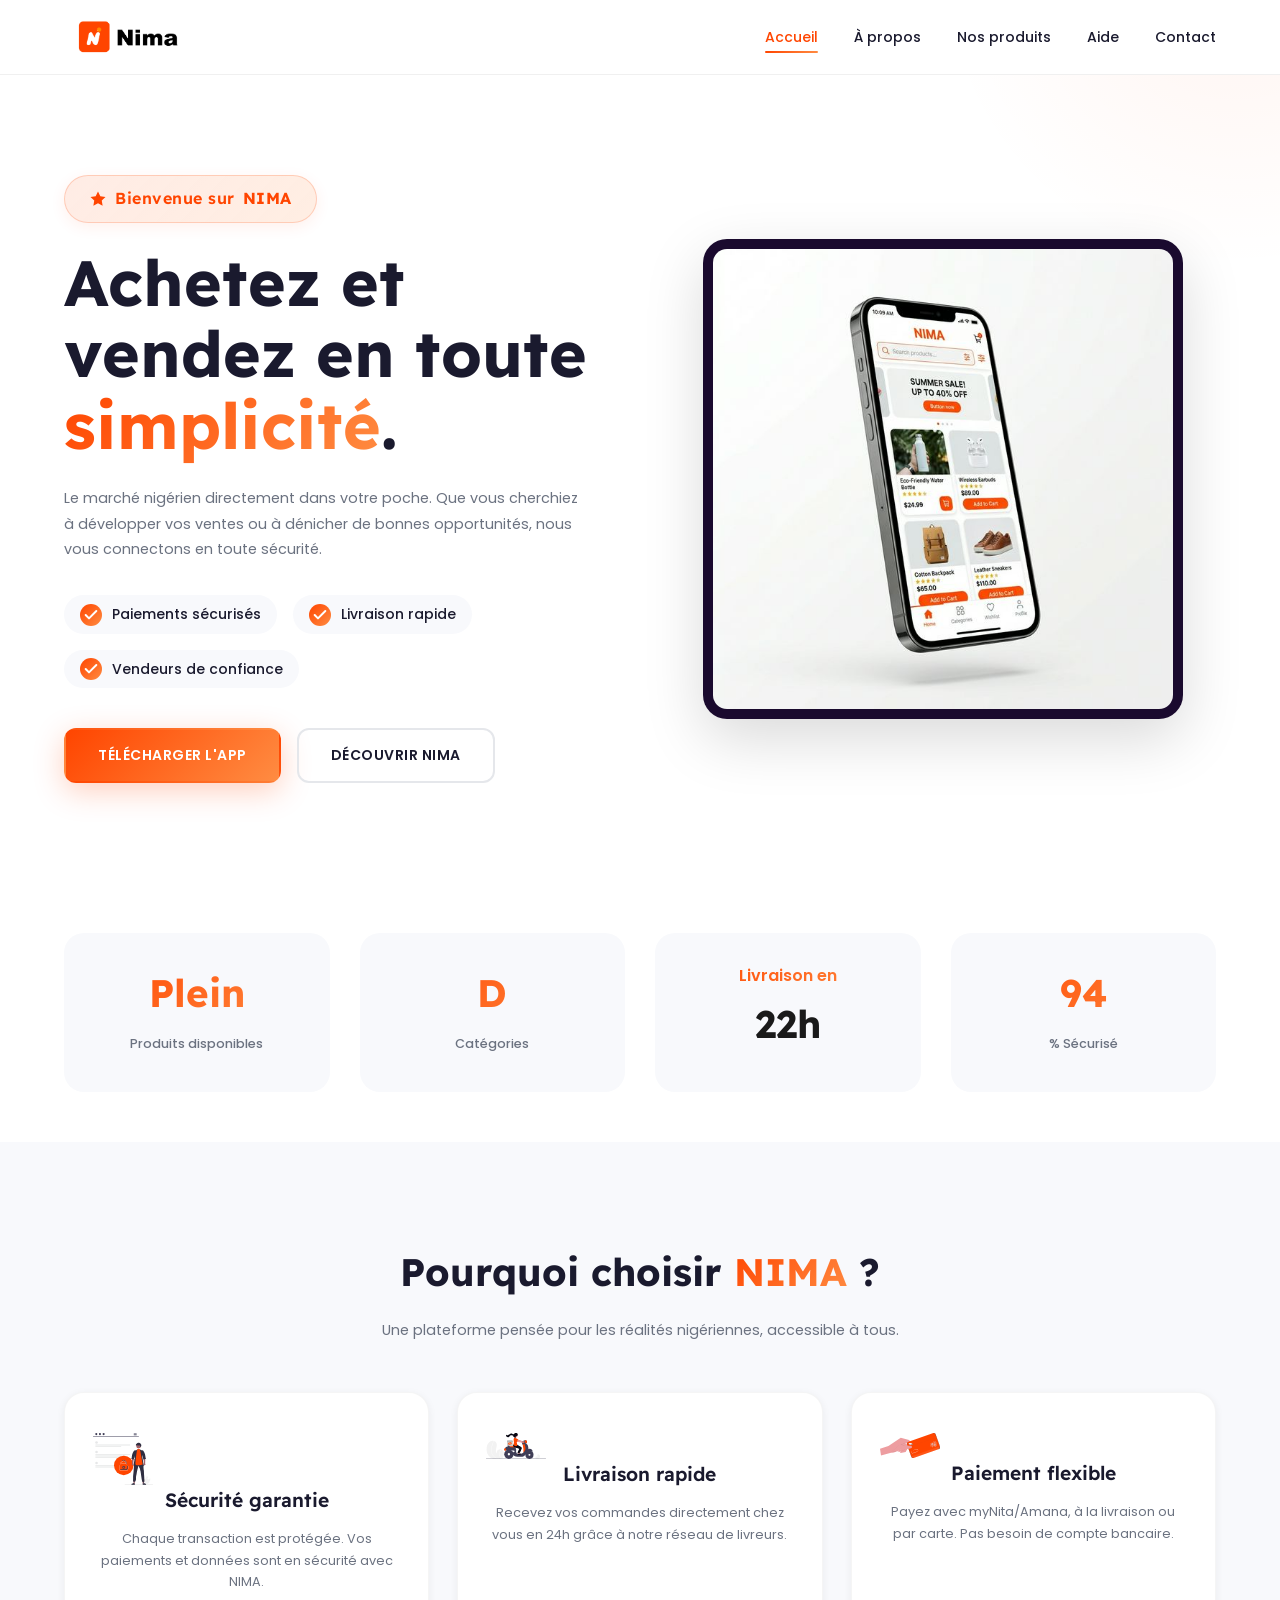
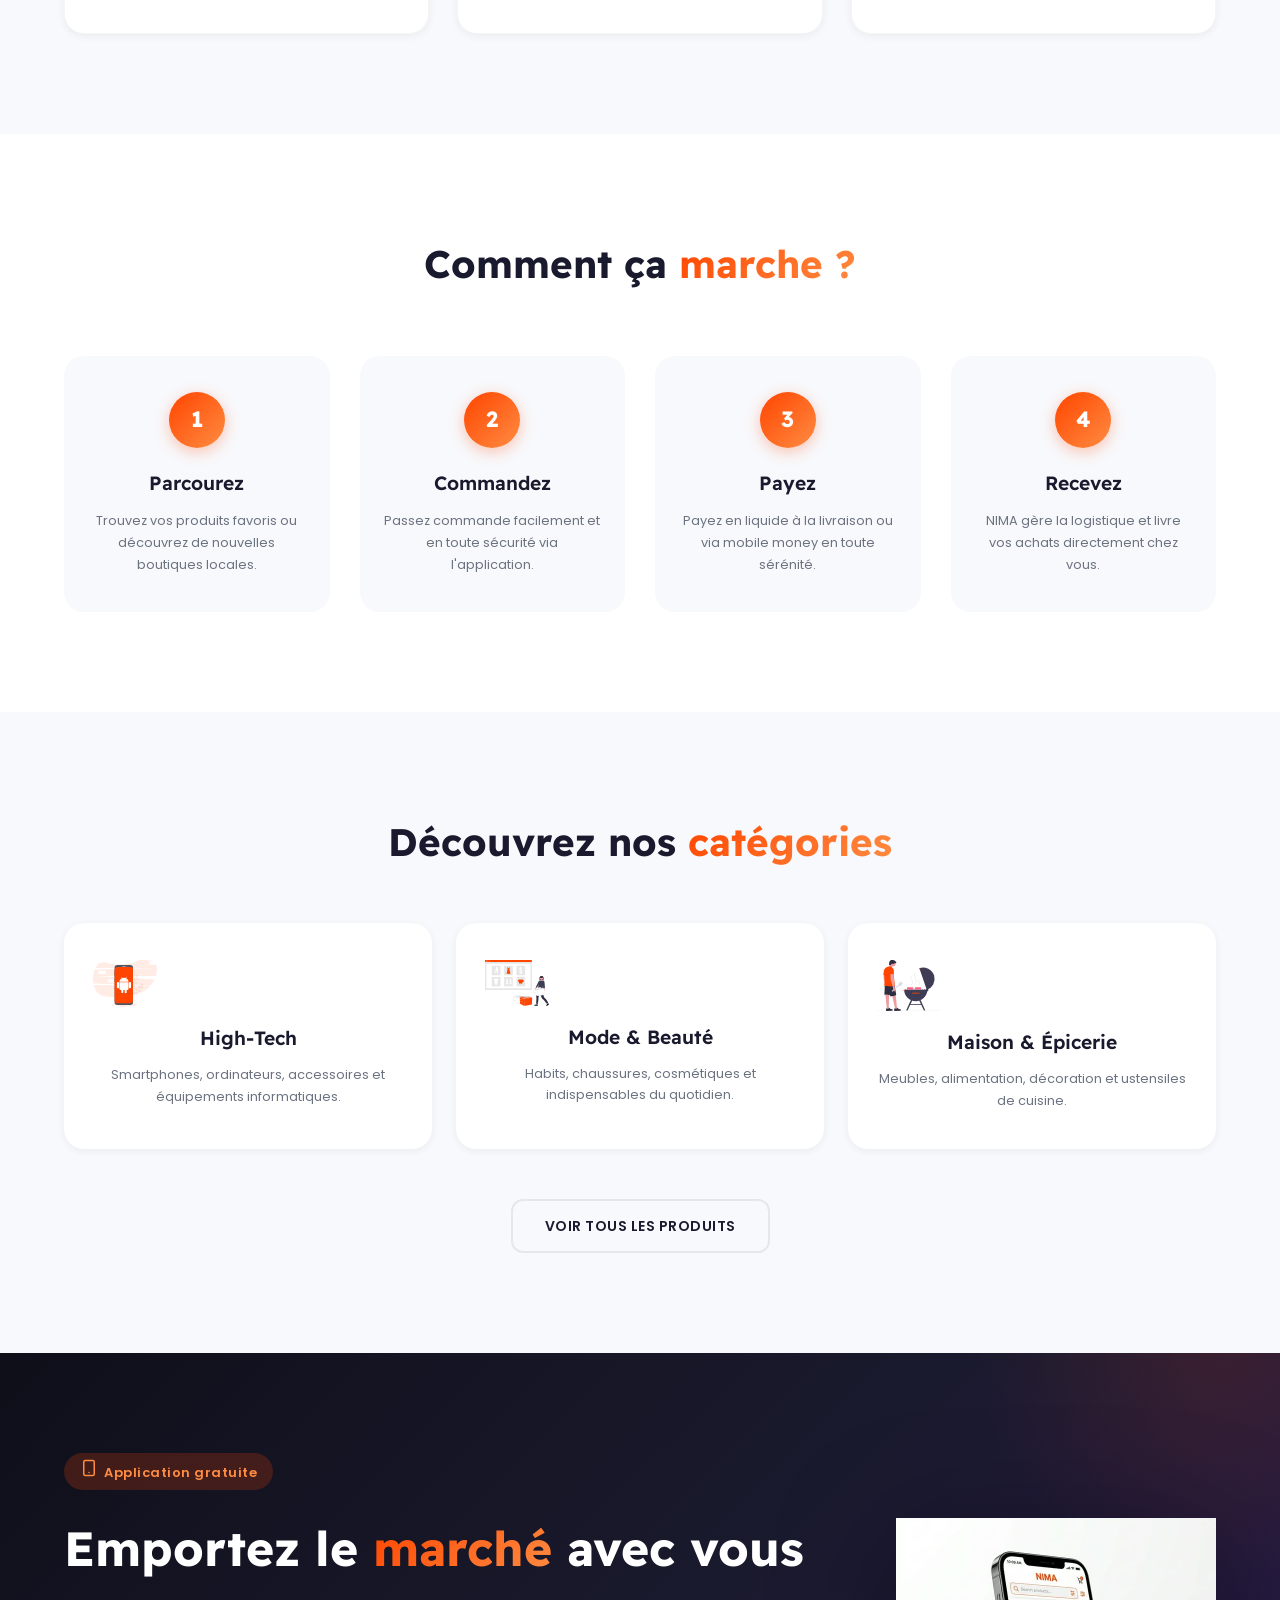
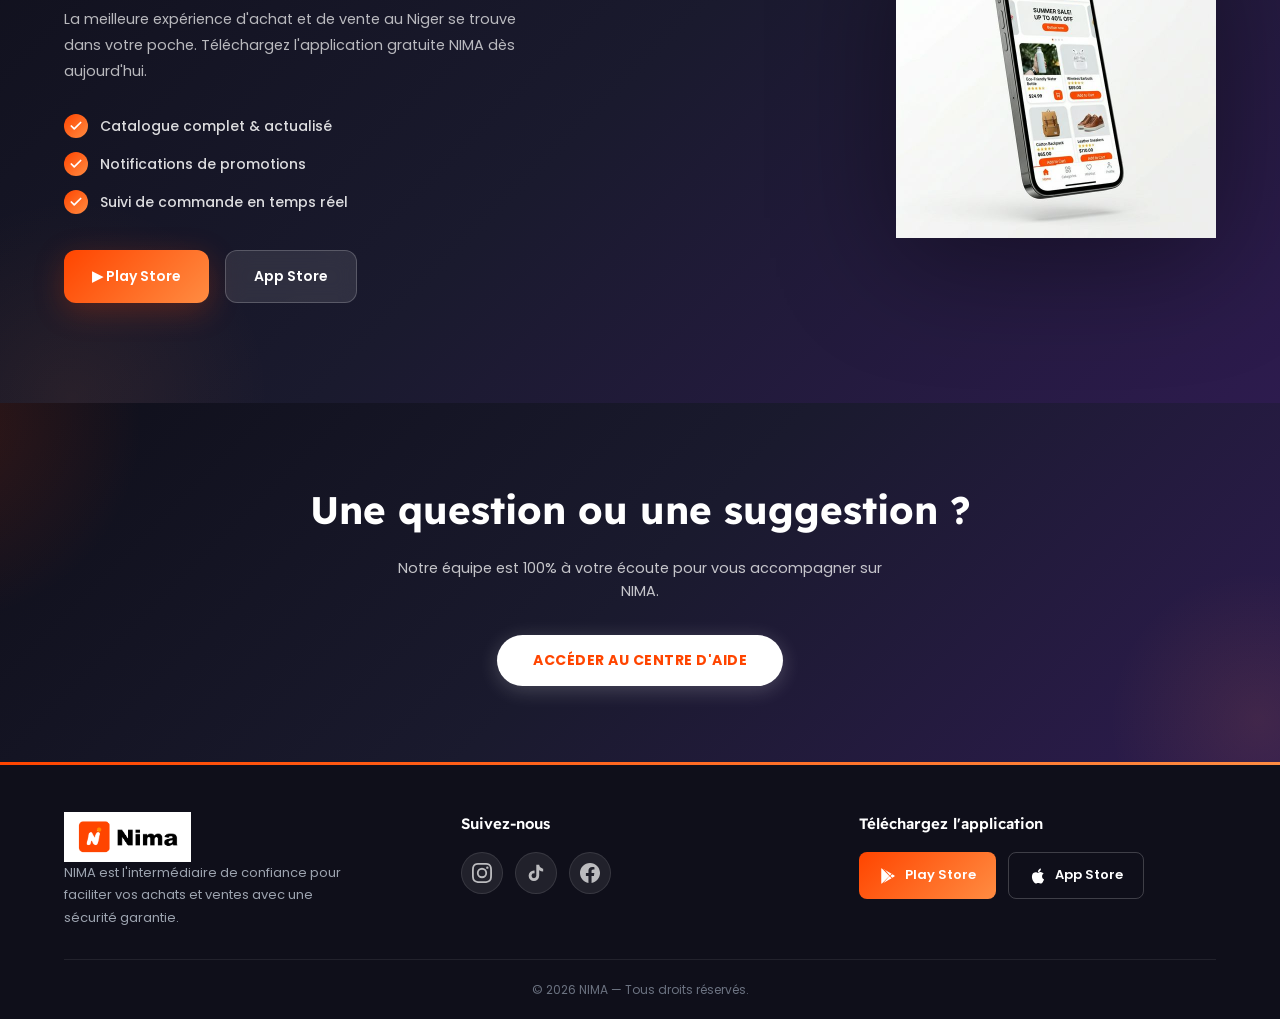
==== commit a79f57bd: "Mise à jour du site NIMA" ====
--- a/index.html
+++ b/index.html
@@ -375,7 +375,8 @@
     <!-- HEADER -->
     <header id="mainHeader">
         <a href="index.html" class="logo-link">
-            <img class="logo" src="nima_logo_png_orange.png" alt="NIMA Logo">
+            <img src="nima_logoFinal.png" alt="Nima" style="height: 50px; width: auto;">
+            
         </a>
         <button class="hamburger" id="hamburger" aria-label="Menu">
             <span></span>
@@ -428,7 +429,7 @@
             </div>
         </div>
         <div class="hero-image">
-            <img src="phone_mockup.png" alt="Application NIMA sur smartphone" loading="eager">
+            <img src="phone_mockup.png" alt="Application NIMA sur smartphone" loading="eager" style="background: #1a0a2e; border-radius: 24px; padding: 10px;">
         </div>
     </section>
 
@@ -436,16 +437,16 @@
     <section class="stats-bar reveal">
         <div class="stats-grid">
             <div class="stat-item">
-                <span class="stat-number" data-target="500">0</span>
+                <span class="stat-number" data-target="Plusieurs" data-words="Beaucoup,Des centaines,Enormément,Plein,Plusieurs">0</span>
                 <span class="stat-label">Produits disponibles</span>
             </div>
             <div class="stat-item">
-                <span class="stat-number" data-target="6">0</span>
+                <span class="stat-number" data-target="N">0</span>
                 <span class="stat-label">Catégories</span>
             </div>
             <div class="stat-item">
-                <span class="stat-number" data-target="24">0</span>
-                <span class="stat-label">Livraison en heures</span>
+               <span class="stat-label" style="display:block; margin-bottom:6px; background: var(--gradient-primary); -webkit-background-clip: text; -webkit-text-fill-color: transparent; background-clip: text; font-size: 1rem; font-weight: 600;">Livraison en</span>
+               <span class="stat-number" data-target="24" data-suffix="h" style="background: none; -webkit-text-fill-color: #1a1a1a;">0</span>
             </div>
             <div class="stat-item">
                 <span class="stat-number" data-target="100">0</span>
@@ -595,7 +596,7 @@
     <footer class="footer-pro">
         <div class="footer-content">
             <div class="footer-sec brandinfo">
-                <img class="logo" src="nima_logo_png_orange.png" alt="NIMA Logo">
+                <img src="nima_logoFinal.png" alt="Nima" style="height: 50px; width: auto;">
                 <p>NIMA est l'intermédiaire de confiance pour faciliter vos achats et ventes avec une sécurité garantie.
                 </p>
             </div>
@@ -669,12 +670,20 @@
 
         // Close on nav link click (mobile)
         document.querySelectorAll('nav a').forEach(link => {
-            link.addEventListener('click', () => {
-                hamburger.classList.remove('active');
-                mainNav.classList.remove('open');
-                overlay.classList.remove('active');
-                document.body.style.overflow = '';
-            });
+          link.addEventListener('click', (e) => {
+         hamburger.classList.remove('active');
+         mainNav.classList.remove('open');
+         overlay.classList.remove('active');
+         document.body.style.overflow = '';
+        
+         const href = link.getAttribute('href');
+         if (href && href !== '#') {
+            e.preventDefault();
+            setTimeout(() => {
+                window.location.href = href;
+            }, 150);
+           }
+          });
         });
 
         // === Header scroll effect ===
@@ -696,24 +705,67 @@
         revealElements.forEach(el => revealObserver.observe(el));
 
         // === Counter Animation ===
-        function animateCounters() {
-            const counters = document.querySelectorAll('.stat-number[data-target]');
-            counters.forEach(counter => {
-                const target = +counter.dataset.target;
-                const duration = 2000;
-                const startTime = performance.now();
-
-                function update(currentTime) {
-                    const elapsed = currentTime - startTime;
-                    const progress = Math.min(elapsed / duration, 1);
-                    const eased = 1 - Math.pow(1 - progress, 3);
-                    counter.textContent = Math.floor(target * eased);
-                    if (progress < 1) requestAnimationFrame(update);
-                    else counter.textContent = target;
+      function animateCounters() {
+    const counters = document.querySelectorAll('.stat-number[data-target]');
+    counters.forEach(counter => {
+        const finalValue = counter.dataset.target;
+        const isNumber = !isNaN(finalValue);
+        const words = counter.dataset.words ? counter.dataset.words.split(',') : null;
+
+        if (words) {
+            // Défilement de mots
+            const duration = 2000;
+            const interval = 300; // temps entre chaque mot
+            let i = 0;
+
+            const wordTimer = setInterval(() => {
+                if (i < words.length - 1) {
+                    counter.textContent = words[i];
+                    i++;
+                } else {
+                    counter.textContent = finalValue;
+                    clearInterval(wordTimer);
                 }
-                requestAnimationFrame(update);
-            });
-        }
+            }, interval);
+
+        } else if (!isNumber) {
+            // Défilement de lettres aléatoires → lettre finale
+            const letters = 'ABCDEFGHIJKLMNOPQRSTUVWXYZ';
+            const duration = 2000;
+            const startTime = performance.now();
+
+            function updateText(currentTime) {
+                const elapsed = currentTime - startTime;
+                const progress = Math.min(elapsed / duration, 1);
+                if (progress < 1) {
+                    counter.textContent = letters[Math.floor(Math.random() * letters.length)];
+                    requestAnimationFrame(updateText);
+                } else {
+                    counter.textContent = finalValue;
+                }
+            }
+            requestAnimationFrame(updateText);
+
+        } else {
+    // Défilement normal de chiffres
+    const target = +finalValue;
+    const suffix = counter.dataset.suffix || ''; // récupère "h" si présent
+    const duration = 2000;
+    const startTime = performance.now();
+
+    function update(currentTime) {
+        const elapsed = currentTime - startTime;
+        const progress = Math.min(elapsed / duration, 1);
+        const eased = 1 - Math.pow(1 - progress, 3);
+        counter.textContent = Math.floor(target * eased) + suffix;
+        if (progress < 1) requestAnimationFrame(update);
+        else counter.textContent = target + suffix;
+    }
+    requestAnimationFrame(update);
+}
+    });
+}
+
 
         const statsSection = document.querySelector('.stats-bar');
         if (statsSection) {
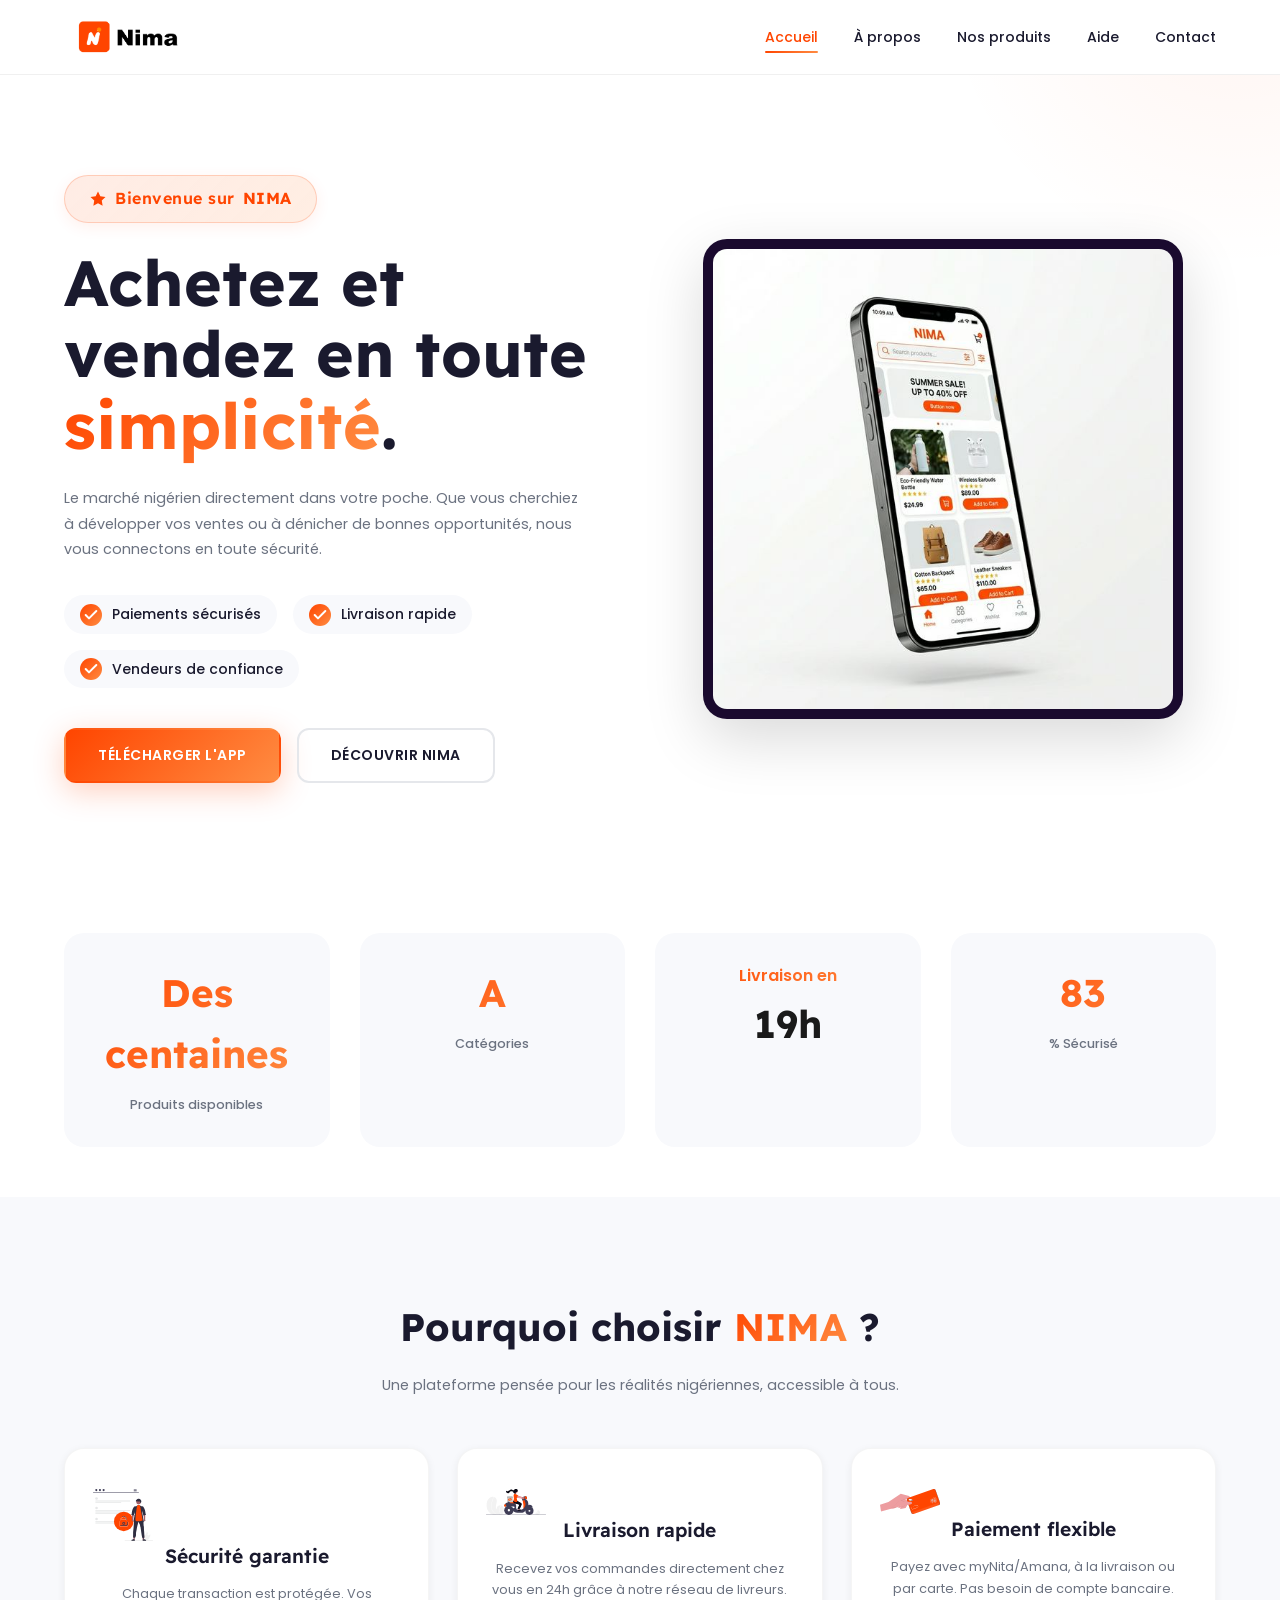
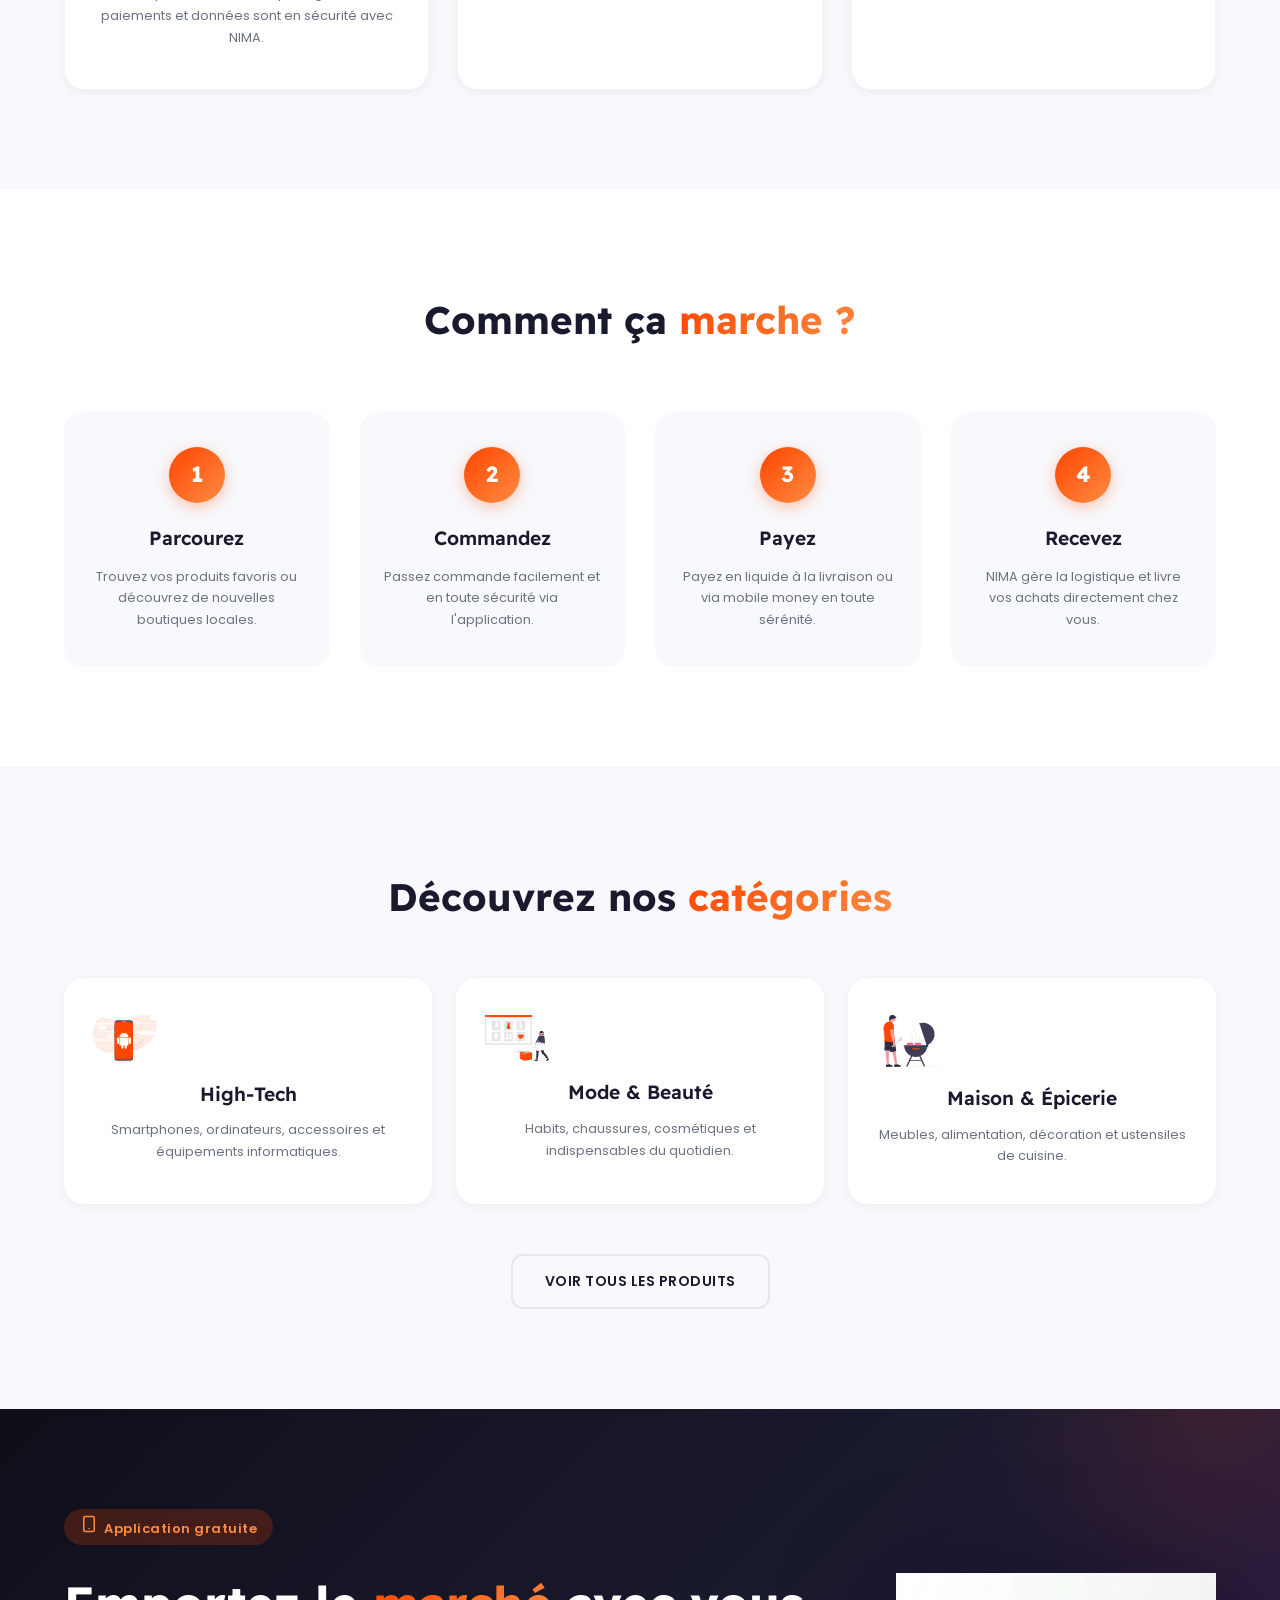
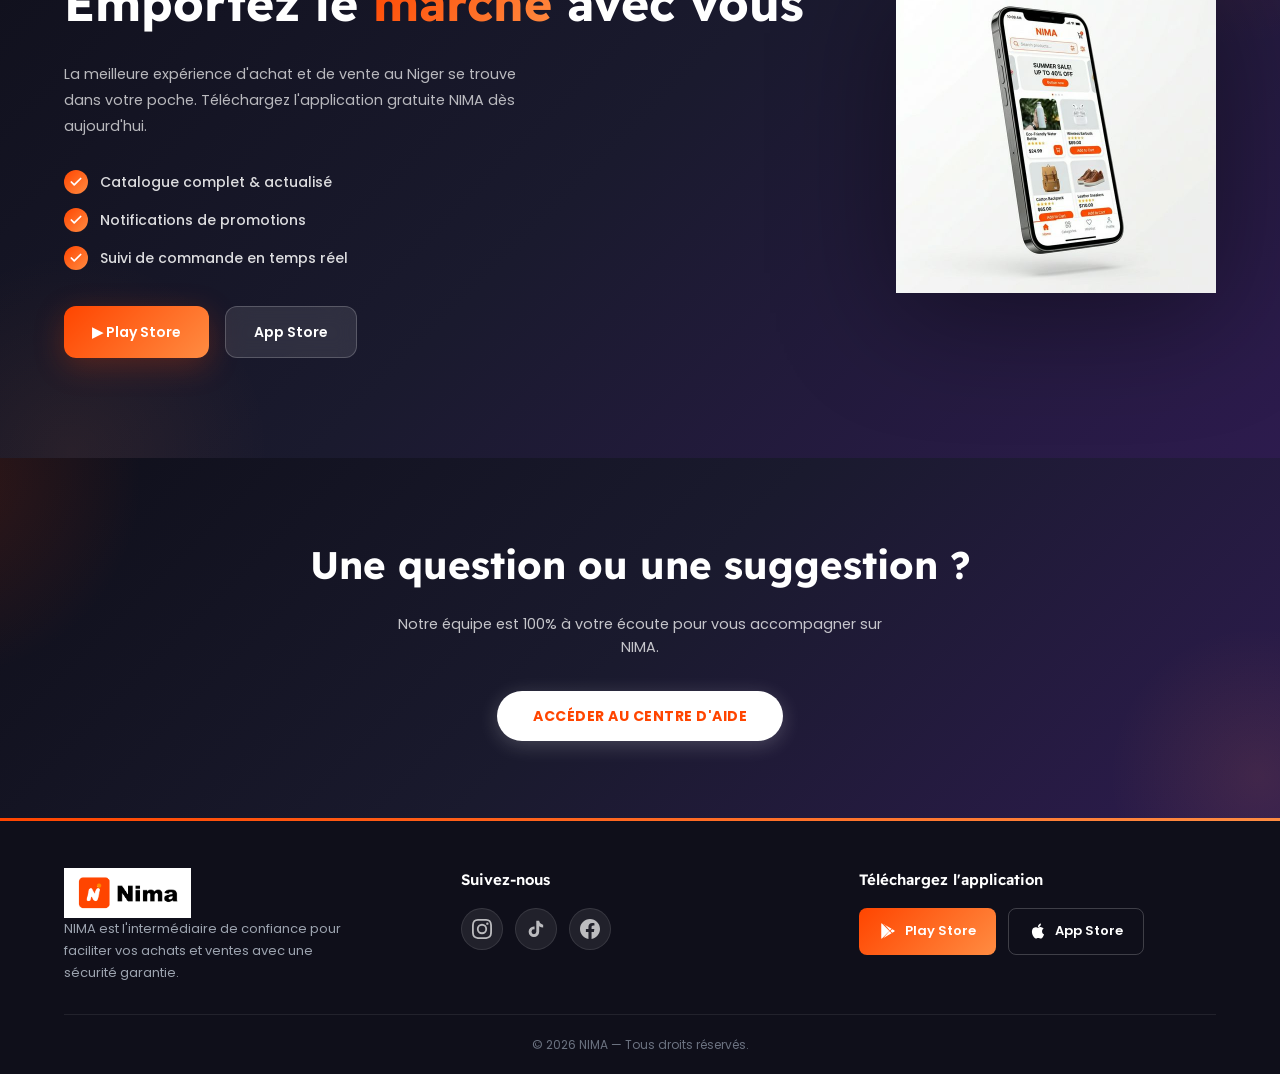
==== commit a20377a6: "Fix navigation mobile menu aide.html" ====
--- a/index.html
+++ b/index.html
@@ -649,24 +649,45 @@
 
     <!-- JAVASCRIPT -->
     <script>
-        // === Hamburger Menu ===
-        const hamburger = document.getElementById('hamburger');
-        const mainNav = document.getElementById('mainNav');
-        const overlay = document.getElementById('navOverlay');
-
-        hamburger.addEventListener('click', () => {
-            hamburger.classList.toggle('active');
-            mainNav.classList.toggle('open');
-            overlay.classList.toggle('active');
-            document.body.style.overflow = mainNav.classList.contains('open') ? 'hidden' : '';
-        });
-
-        overlay.addEventListener('click', () => {
-            hamburger.classList.remove('active');
-            mainNav.classList.remove('open');
-            overlay.classList.remove('active');
-            document.body.style.overflow = '';
-        });
+       // === Hamburger Menu ===
+const hamburger = document.getElementById('hamburger');
+const mainNav = document.getElementById('mainNav');
+const overlay = document.getElementById('navOverlay');
+
+hamburger.addEventListener('click', () => {
+    hamburger.classList.toggle('active');
+    mainNav.classList.toggle('open');
+    overlay.classList.toggle('active');
+    document.body.style.overflow = mainNav.classList.contains('open') ? 'hidden' : '';
+});
+
+overlay.addEventListener('click', () => {
+    hamburger.classList.remove('active');
+    mainNav.classList.remove('open');
+    overlay.classList.remove('active');
+    document.body.style.overflow = '';
+});
+
+// Navigation depuis le menu hamburger uniquement
+const navLinks = mainNav.querySelectorAll('a');
+navLinks.forEach(link => {
+    link.addEventListener('click', (e) => {
+        const href = link.getAttribute('href');
+        
+        // Fermer le menu
+        hamburger.classList.remove('active');
+        mainNav.classList.remove('open');
+        overlay.classList.remove('active');
+        document.body.style.overflow = '';
+
+        // Naviguer vers la page
+        if (href && !href.startsWith('#')) {
+            e.preventDefault();
+            e.stopPropagation();
+            window.location.replace(href);
+        }
+    });
+});
 
         // Close on nav link click (mobile)
         document.querySelectorAll('nav a').forEach(link => {
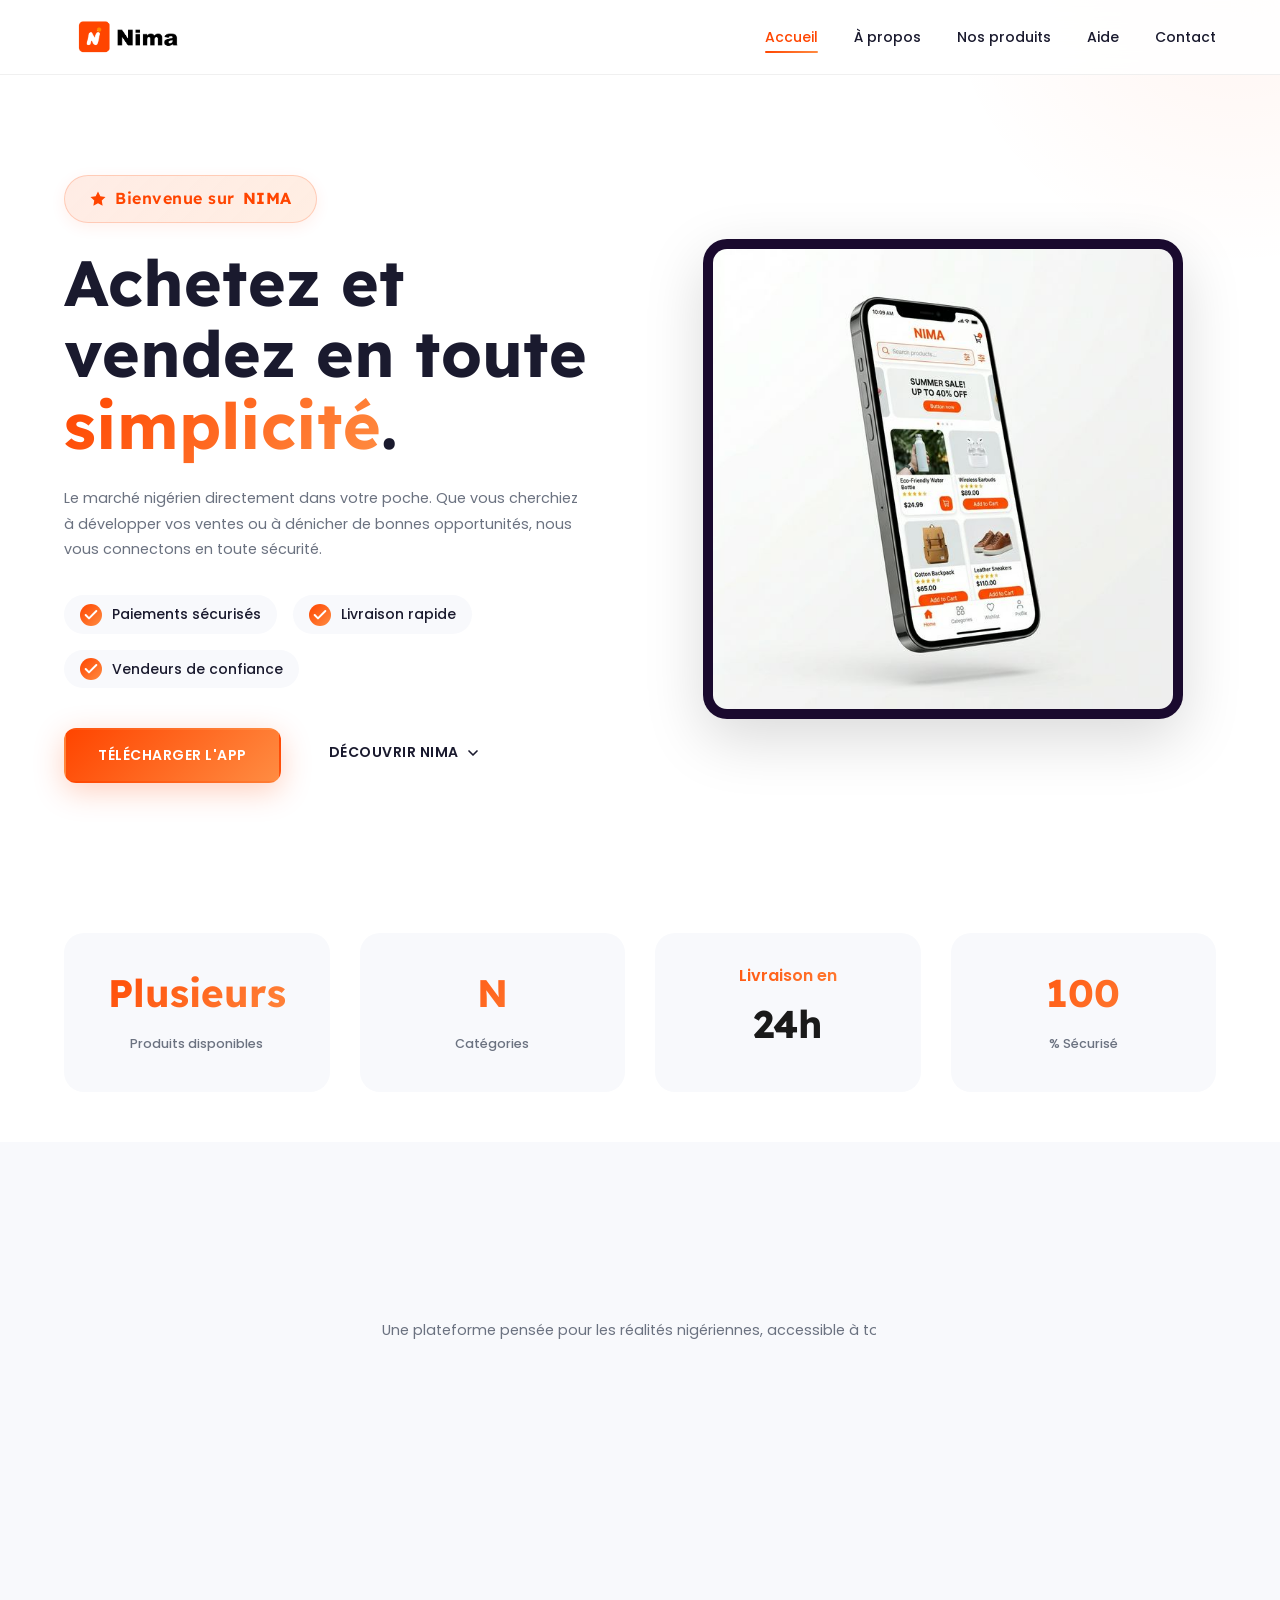
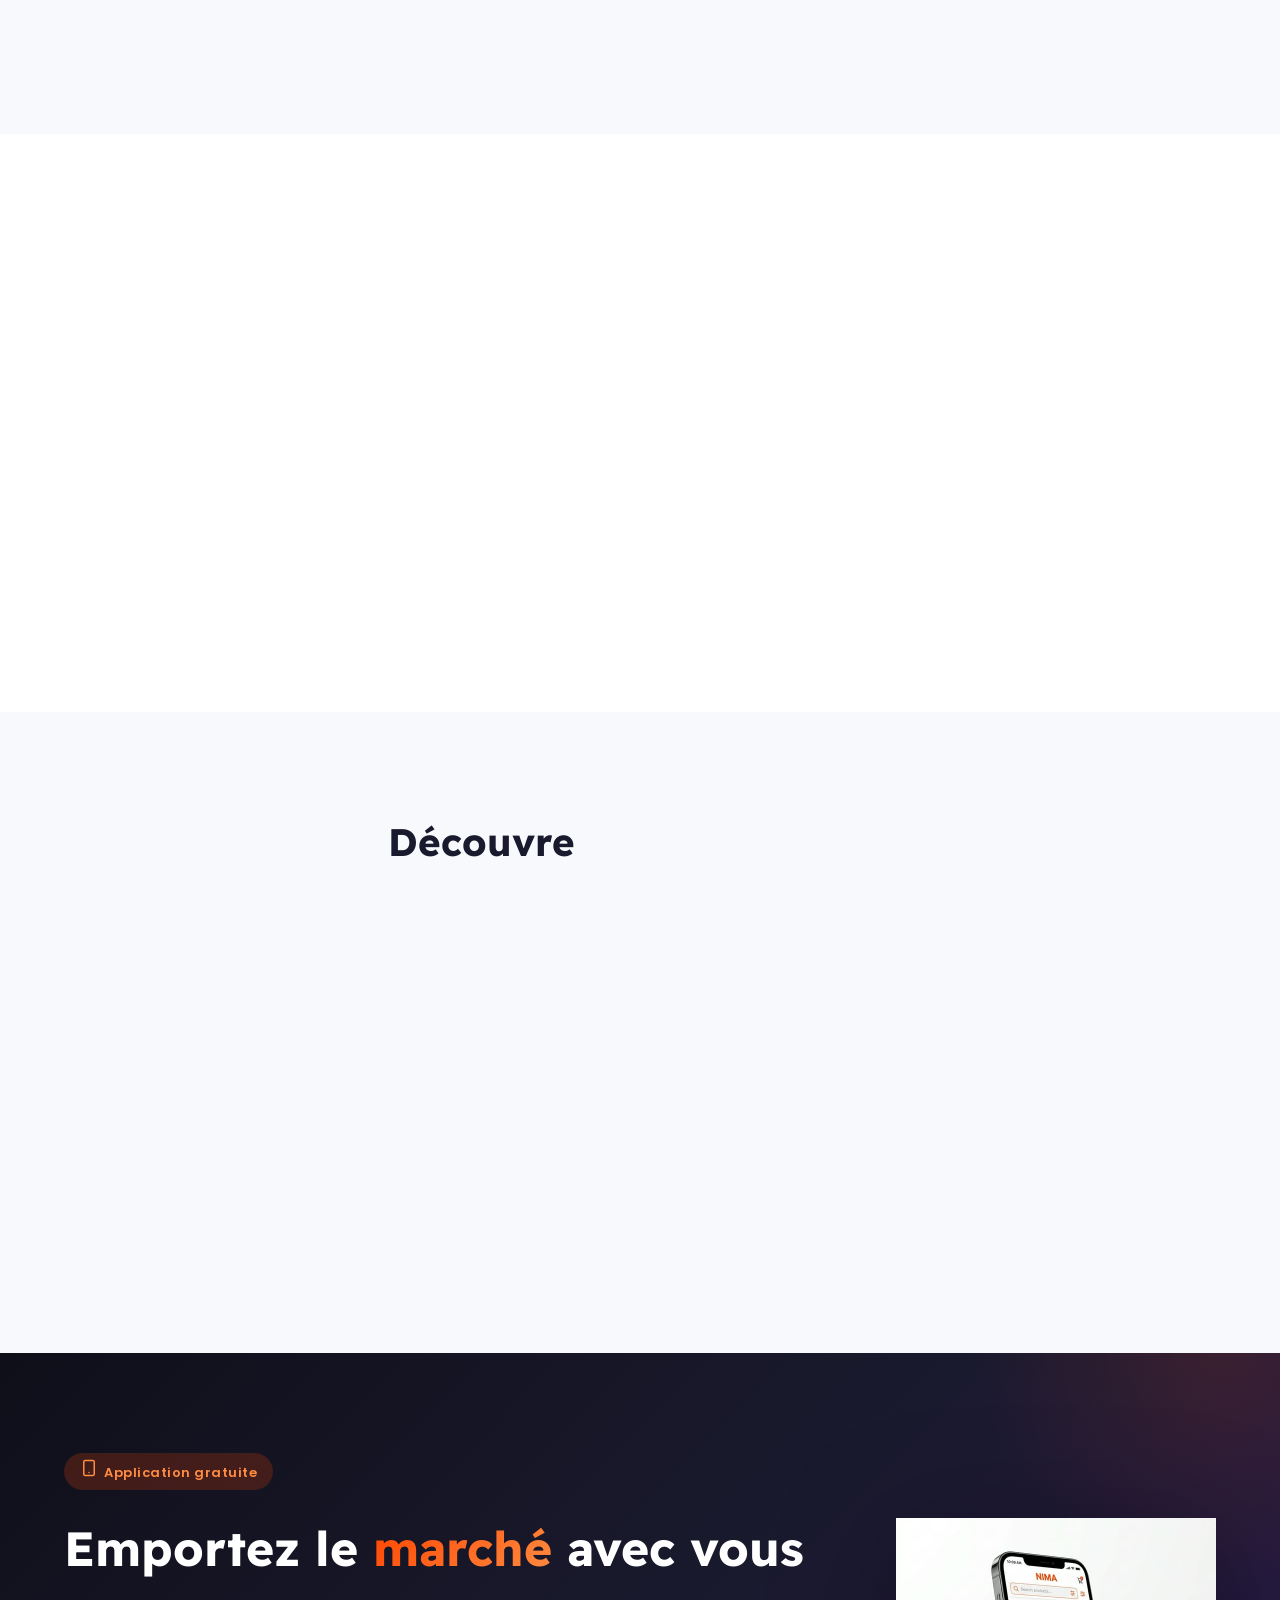
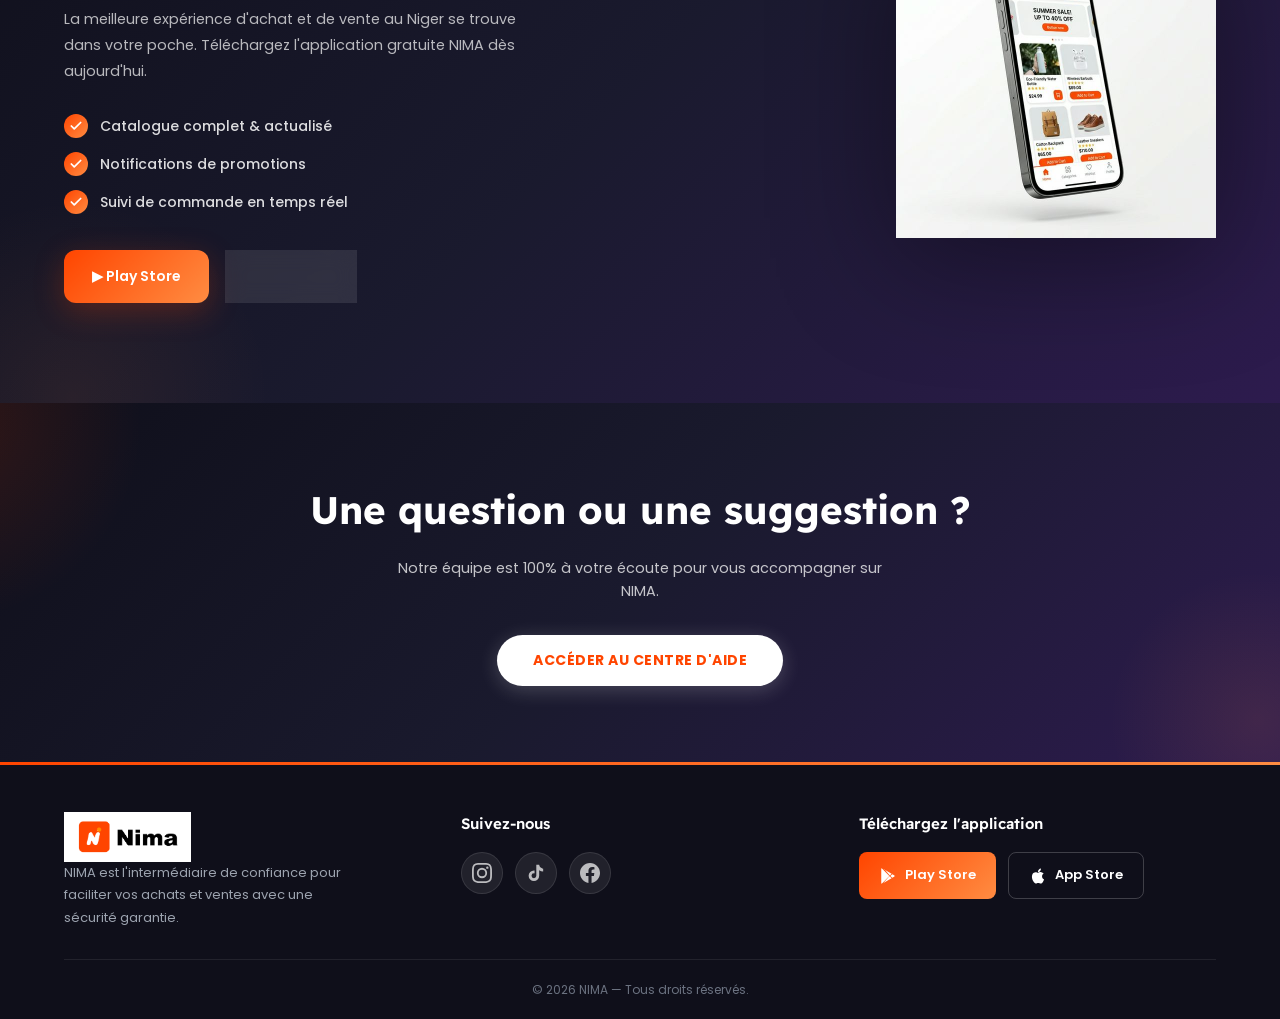
==== commit ed7f004f: "fix(nav): fix mobile navbar on aide page and add discover dropdown" ====
--- a/index.html
+++ b/index.html
@@ -106,6 +106,122 @@
             line-height: 1.7;
         }
 
+        /* DISCOVER DROPDOWN */
+        .discover-dropdown {
+            position: relative;
+            display: inline-block;
+        }
+
+        .discover-dropdown .btn.btn-secondary {
+            display: inline-flex;
+            align-items: center;
+            gap: 6px;
+            cursor: pointer;
+            border: none;
+            font-family: inherit;
+        }
+
+        .discover-chevron {
+            transition: transform 0.3s var(--ease-smooth);
+            flex-shrink: 0;
+        }
+
+        .discover-dropdown.open .discover-chevron {
+            transform: rotate(180deg);
+        }
+
+        .discover-menu {
+            position: absolute;
+            top: 100%;
+            left: 0;
+            min-width: 280px;
+            background: rgba(255, 255, 255, 0.95);
+            backdrop-filter: blur(20px);
+            -webkit-backdrop-filter: blur(20px);
+            border-radius: 16px;
+            box-shadow: 0 20px 60px rgba(0, 0, 0, 0.15), 0 0 0 1px rgba(0, 0, 0, 0.05);
+            padding: 8px;
+            opacity: 0;
+            visibility: hidden;
+            transform: translateY(8px) scale(0.95);
+            transition: all 0.3s cubic-bezier(0.16, 1, 0.3, 1);
+            z-index: 100;
+            pointer-events: none;
+        }
+
+        .discover-dropdown.open .discover-menu {
+            opacity: 1;
+            visibility: visible;
+            transform: translateY(8px) scale(1);
+            pointer-events: auto;
+        }
+
+        .discover-option {
+            display: flex;
+            align-items: center;
+            gap: 14px;
+            padding: 14px 16px;
+            border-radius: 12px;
+            text-decoration: none;
+            color: var(--text-primary, #1a1a1a);
+            transition: all 0.25s var(--ease-smooth);
+        }
+
+        .discover-option:hover {
+            background: rgba(255, 69, 0, 0.08);
+        }
+
+        .discover-option + .discover-option {
+            margin-top: 4px;
+        }
+
+        .discover-option-icon {
+            width: 44px;
+            height: 44px;
+            border-radius: 12px;
+            display: flex;
+            align-items: center;
+            justify-content: center;
+            flex-shrink: 0;
+            background: linear-gradient(135deg, rgba(255, 69, 0, 0.1), rgba(255, 140, 66, 0.1));
+            color: #FF4500;
+            transition: all 0.25s var(--ease-smooth);
+        }
+
+        .discover-option:hover .discover-option-icon {
+            background: linear-gradient(135deg, #FF4500, #FF8C42);
+            color: #fff;
+            transform: scale(1.05);
+        }
+
+        .discover-option-icon--video {
+            background: linear-gradient(135deg, rgba(255, 0, 0, 0.1), rgba(255, 69, 0, 0.1));
+            color: #e00;
+        }
+
+        .discover-option:hover .discover-option-icon--video {
+            background: linear-gradient(135deg, #e00, #FF4500);
+            color: #fff;
+        }
+
+        .discover-option-text {
+            display: flex;
+            flex-direction: column;
+            gap: 2px;
+        }
+
+        .discover-option-text strong {
+            font-size: 14px;
+            font-weight: 600;
+            color: var(--text-primary, #1a1a1a);
+        }
+
+        .discover-option-text small {
+            font-size: 12px;
+            color: var(--text-secondary, #666);
+            font-weight: 400;
+        }
+
         /* DOWNLOAD SECTION */
         .download-hero {
             padding: clamp(60px, 8vw, 100px) clamp(20px, 5vw, 80px);
@@ -362,6 +478,17 @@
 
             .dl-buttons a {
                 justify-content: center;
+            }
+
+            .discover-menu {
+                left: 50%;
+                transform: translateX(-50%) translateY(8px) scale(0.95);
+                right: auto;
+                min-width: 260px;
+            }
+
+            .discover-dropdown.open .discover-menu {
+                transform: translateX(-50%) translateY(8px) scale(1);
             }
         }
     </style>
@@ -425,7 +552,40 @@
             </div>
             <div class="hero-buttons">
                 <a href="#store-links" class="btn btn-primary" id="hero-cta-download">Télécharger l'app</a>
-                <a href="apropos.html" class="btn btn-secondary">Découvrir NIMA</a>
+                <div class="discover-dropdown" id="discoverDropdown">
+                    <button class="btn btn-secondary" id="discoverBtn" aria-expanded="false" aria-haspopup="true">
+                        Découvrir NIMA
+                        <svg class="discover-chevron" width="16" height="16" viewBox="0 0 24 24" fill="none" stroke="currentColor" stroke-width="2.5" stroke-linecap="round" stroke-linejoin="round">
+                            <polyline points="6 9 12 15 18 9"></polyline>
+                        </svg>
+                    </button>
+                    <div class="discover-menu" id="discoverMenu">
+                        <a href="apropos.html" class="discover-option" id="discover-about">
+                            <span class="discover-option-icon">
+                                <svg width="20" height="20" viewBox="0 0 24 24" fill="none" stroke="currentColor" stroke-width="2" stroke-linecap="round" stroke-linejoin="round">
+                                    <circle cx="12" cy="12" r="10"></circle>
+                                    <line x1="12" y1="16" x2="12" y2="12"></line>
+                                    <line x1="12" y1="8" x2="12.01" y2="8"></line>
+                                </svg>
+                            </span>
+                            <span class="discover-option-text">
+                                <strong>À propos de NIMA</strong>
+                                <small>Notre histoire & mission</small>
+                            </span>
+                        </a>
+                        <a href="https://youtu.be/QIk3yniM2e8" target="_blank" rel="noopener noreferrer" class="discover-option" id="discover-video">
+                            <span class="discover-option-icon discover-option-icon--video">
+                                <svg width="20" height="20" viewBox="0 0 24 24" fill="none" stroke="currentColor" stroke-width="2" stroke-linecap="round" stroke-linejoin="round">
+                                    <polygon points="5 3 19 12 5 21 5 3"></polygon>
+                                </svg>
+                            </span>
+                            <span class="discover-option-text">
+                                <strong>Voir la vidéo</strong>
+                                <small>Découvrez NIMA en action</small>
+                            </span>
+                        </a>
+                    </div>
+                </div>
             </div>
         </div>
         <div class="hero-image">
@@ -800,6 +960,33 @@
             }, { threshold: 0.3 });
             statsObserver.observe(statsSection);
         }
+
+        // === Discover NIMA Dropdown ===
+        const discoverBtn = document.getElementById('discoverBtn');
+        const discoverDropdown = document.getElementById('discoverDropdown');
+
+        discoverBtn.addEventListener('click', (e) => {
+            e.preventDefault();
+            e.stopPropagation();
+            const isOpen = discoverDropdown.classList.toggle('open');
+            discoverBtn.setAttribute('aria-expanded', isOpen);
+        });
+
+        // Close dropdown when clicking outside
+        document.addEventListener('click', (e) => {
+            if (!discoverDropdown.contains(e.target)) {
+                discoverDropdown.classList.remove('open');
+                discoverBtn.setAttribute('aria-expanded', 'false');
+            }
+        });
+
+        // Close dropdown on Escape key
+        document.addEventListener('keydown', (e) => {
+            if (e.key === 'Escape') {
+                discoverDropdown.classList.remove('open');
+                discoverBtn.setAttribute('aria-expanded', 'false');
+            }
+        });
     </script>
 
 </body>
--- a/nima.css
+++ b/nima.css
@@ -364,7 +364,7 @@
     gap: 60px;
     min-height: 85vh;
     position: relative;
-    overflow: hidden;
+    overflow: visible;
 }
 
 .hero::before {
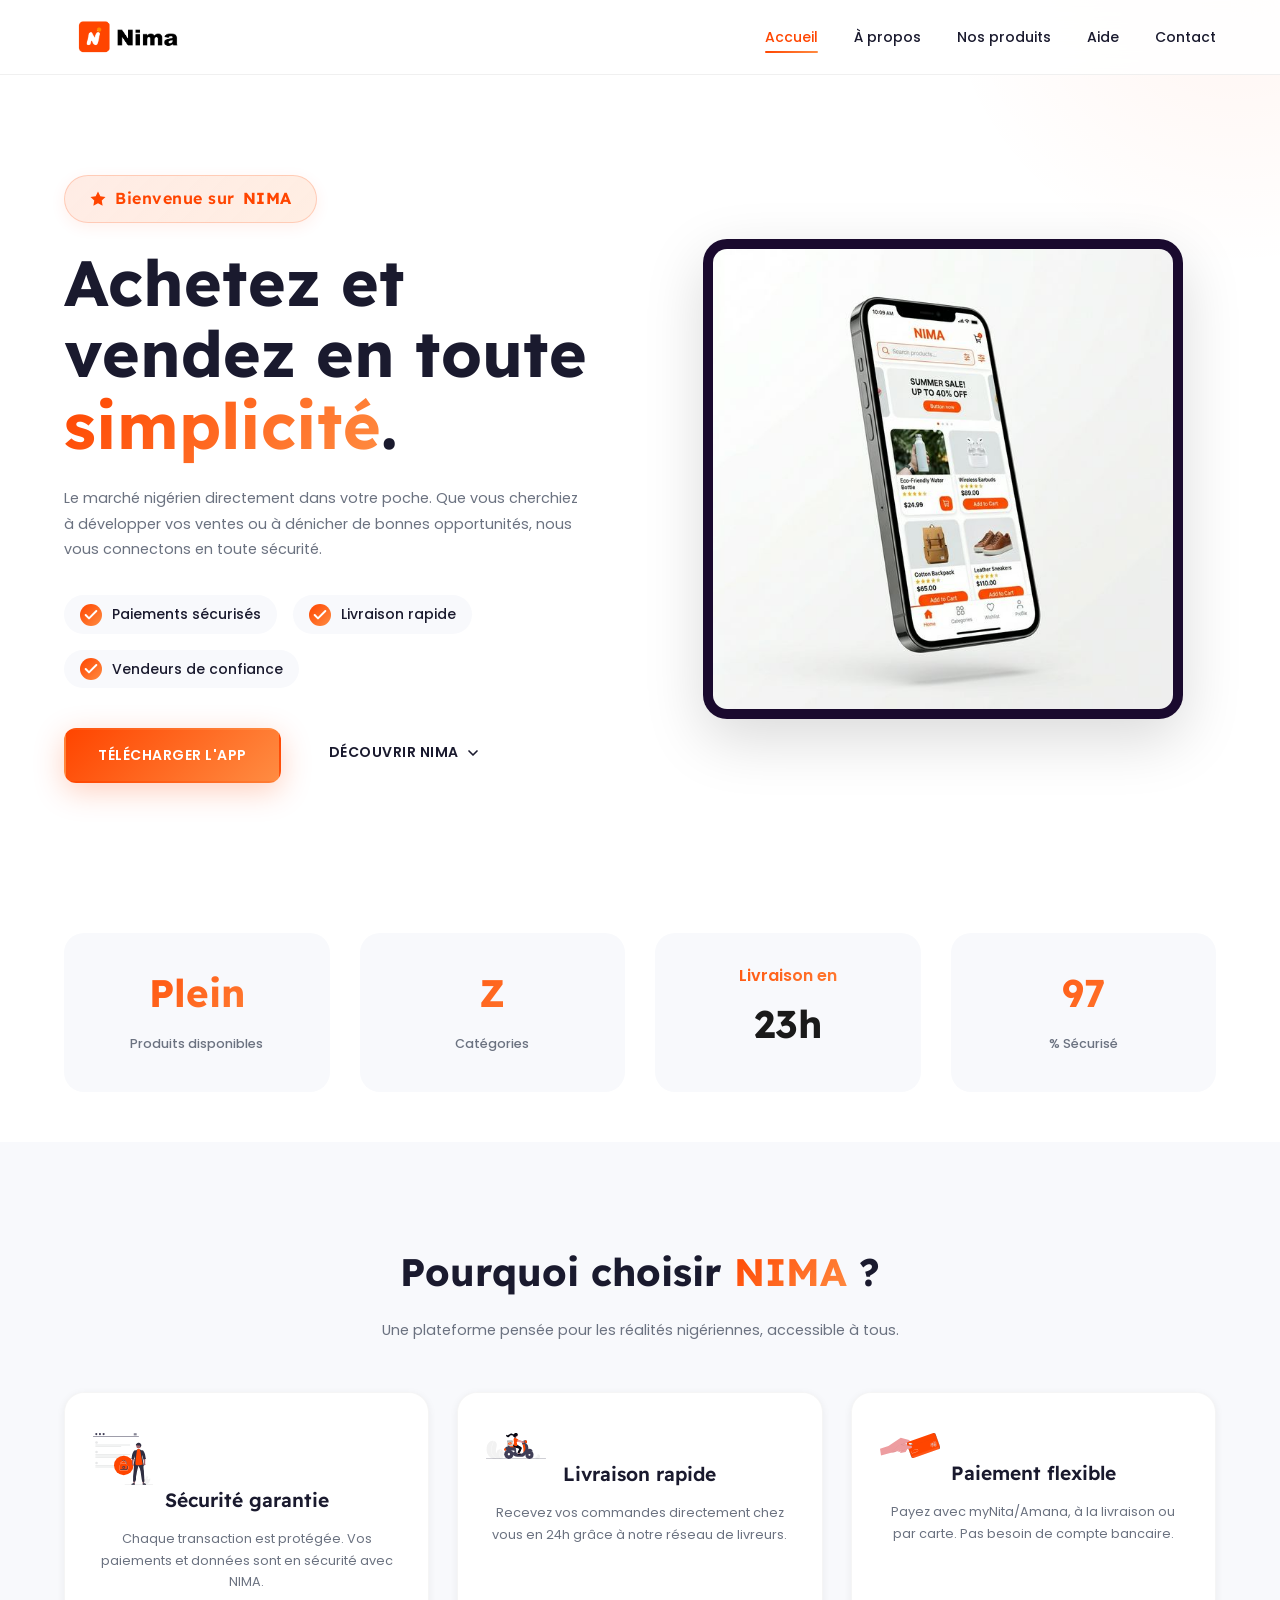
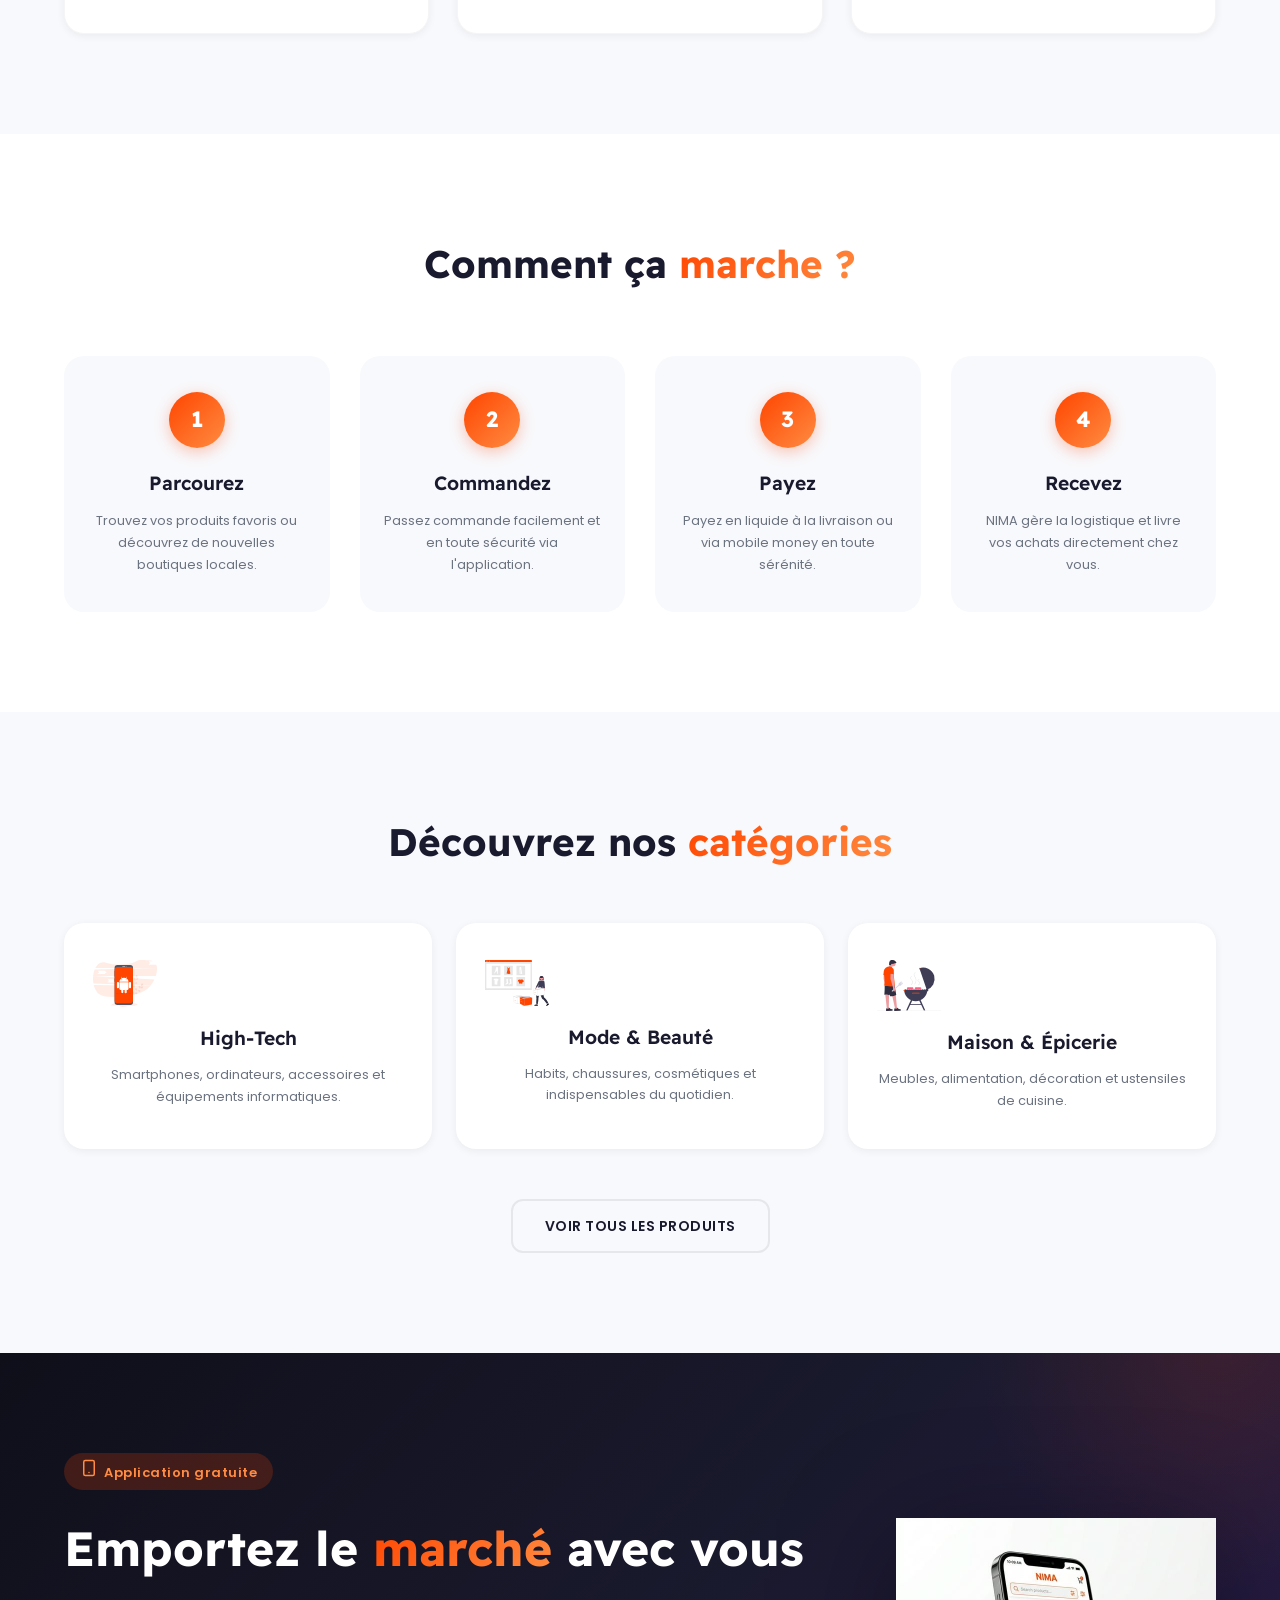
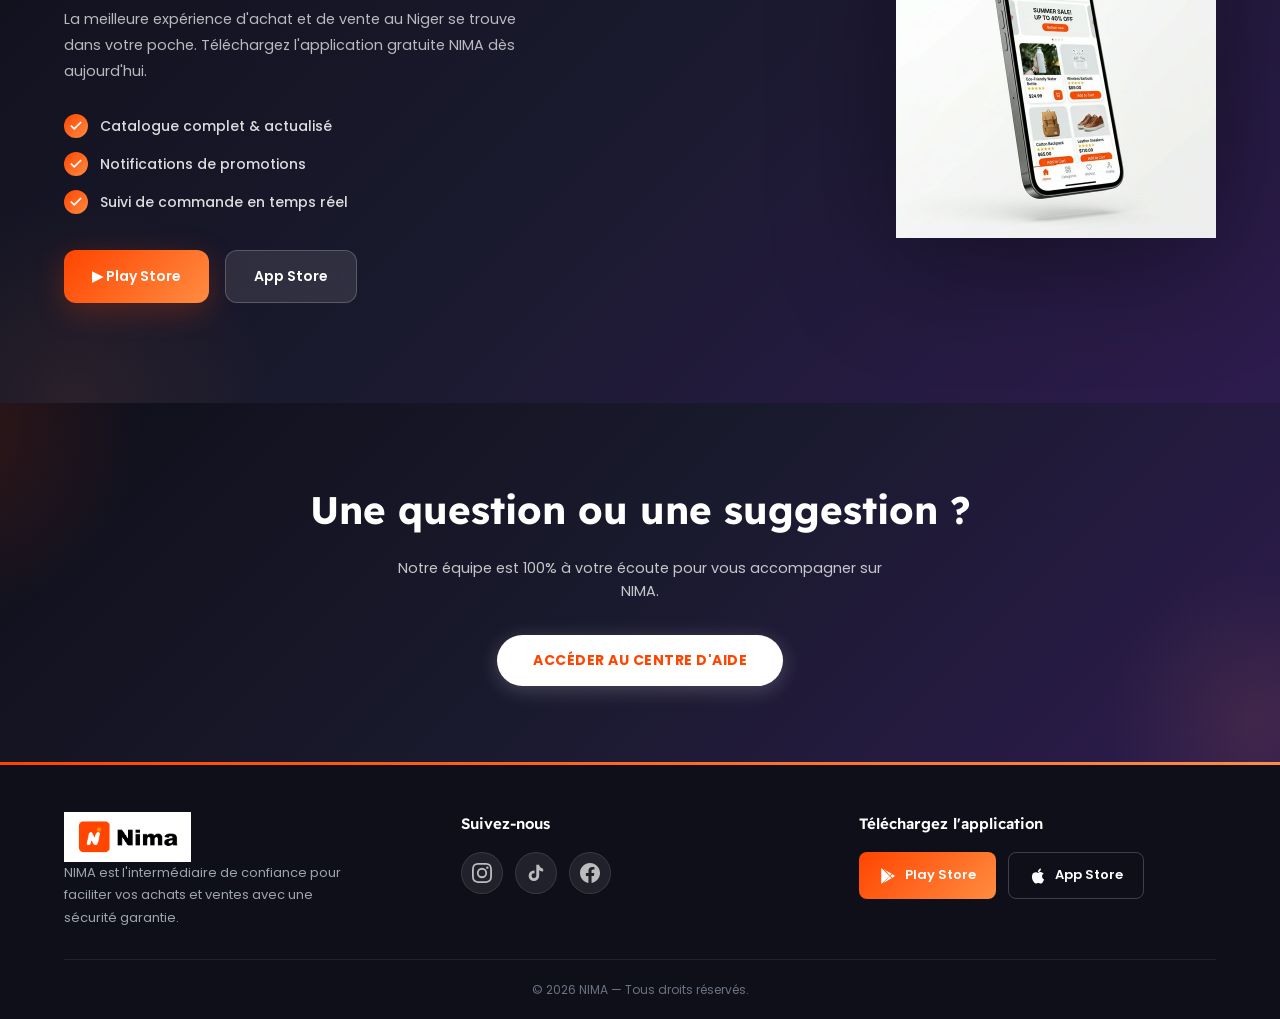
==== commit a2d79d7c: "Fix nav aide" ====
--- a/index.html
+++ b/index.html
@@ -171,7 +171,7 @@
             background: rgba(255, 69, 0, 0.08);
         }
 
-        .discover-option + .discover-option {
+        .discover-option+.discover-option {
             margin-top: 4px;
         }
 
@@ -503,7 +503,7 @@
     <header id="mainHeader">
         <a href="index.html" class="logo-link">
             <img src="nima_logoFinal.png" alt="Nima" style="height: 50px; width: auto;">
-            
+
         </a>
         <button class="hamburger" id="hamburger" aria-label="Menu">
             <span></span>
@@ -555,14 +555,16 @@
                 <div class="discover-dropdown" id="discoverDropdown">
                     <button class="btn btn-secondary" id="discoverBtn" aria-expanded="false" aria-haspopup="true">
                         Découvrir NIMA
-                        <svg class="discover-chevron" width="16" height="16" viewBox="0 0 24 24" fill="none" stroke="currentColor" stroke-width="2.5" stroke-linecap="round" stroke-linejoin="round">
+                        <svg class="discover-chevron" width="16" height="16" viewBox="0 0 24 24" fill="none"
+                            stroke="currentColor" stroke-width="2.5" stroke-linecap="round" stroke-linejoin="round">
                             <polyline points="6 9 12 15 18 9"></polyline>
                         </svg>
                     </button>
                     <div class="discover-menu" id="discoverMenu">
                         <a href="apropos.html" class="discover-option" id="discover-about">
                             <span class="discover-option-icon">
-                                <svg width="20" height="20" viewBox="0 0 24 24" fill="none" stroke="currentColor" stroke-width="2" stroke-linecap="round" stroke-linejoin="round">
+                                <svg width="20" height="20" viewBox="0 0 24 24" fill="none" stroke="currentColor"
+                                    stroke-width="2" stroke-linecap="round" stroke-linejoin="round">
                                     <circle cx="12" cy="12" r="10"></circle>
                                     <line x1="12" y1="16" x2="12" y2="12"></line>
                                     <line x1="12" y1="8" x2="12.01" y2="8"></line>
@@ -573,9 +575,11 @@
                                 <small>Notre histoire & mission</small>
                             </span>
                         </a>
-                        <a href="https://youtu.be/QIk3yniM2e8" target="_blank" rel="noopener noreferrer" class="discover-option" id="discover-video">
+                        <a href="https://youtu.be/QIk3yniM2e8" target="_blank" rel="noopener noreferrer"
+                            class="discover-option" id="discover-video">
                             <span class="discover-option-icon discover-option-icon--video">
-                                <svg width="20" height="20" viewBox="0 0 24 24" fill="none" stroke="currentColor" stroke-width="2" stroke-linecap="round" stroke-linejoin="round">
+                                <svg width="20" height="20" viewBox="0 0 24 24" fill="none" stroke="currentColor"
+                                    stroke-width="2" stroke-linecap="round" stroke-linejoin="round">
                                     <polygon points="5 3 19 12 5 21 5 3"></polygon>
                                 </svg>
                             </span>
@@ -589,7 +593,8 @@
             </div>
         </div>
         <div class="hero-image">
-            <img src="phone_mockup.png" alt="Application NIMA sur smartphone" loading="eager" style="background: #1a0a2e; border-radius: 24px; padding: 10px;">
+            <img src="phone_mockup.png" alt="Application NIMA sur smartphone" loading="eager"
+                style="background: #1a0a2e; border-radius: 24px; padding: 10px;">
         </div>
     </section>
 
@@ -597,7 +602,8 @@
     <section class="stats-bar reveal">
         <div class="stats-grid">
             <div class="stat-item">
-                <span class="stat-number" data-target="Plusieurs" data-words="Beaucoup,Des centaines,Enormément,Plein,Plusieurs">0</span>
+                <span class="stat-number" data-target="Plusieurs"
+                    data-words="Beaucoup,Des centaines,Enormément,Plein,Plusieurs">0</span>
                 <span class="stat-label">Produits disponibles</span>
             </div>
             <div class="stat-item">
@@ -605,8 +611,11 @@
                 <span class="stat-label">Catégories</span>
             </div>
             <div class="stat-item">
-               <span class="stat-label" style="display:block; margin-bottom:6px; background: var(--gradient-primary); -webkit-background-clip: text; -webkit-text-fill-color: transparent; background-clip: text; font-size: 1rem; font-weight: 600;">Livraison en</span>
-               <span class="stat-number" data-target="24" data-suffix="h" style="background: none; -webkit-text-fill-color: #1a1a1a;">0</span>
+                <span class="stat-label"
+                    style="display:block; margin-bottom:6px; background: var(--gradient-primary); -webkit-background-clip: text; -webkit-text-fill-color: transparent; background-clip: text; font-size: 1rem; font-weight: 600;">Livraison
+                    en</span>
+                <span class="stat-number" data-target="24" data-suffix="h"
+                    style="background: none; -webkit-text-fill-color: #1a1a1a;">0</span>
             </div>
             <div class="stat-item">
                 <span class="stat-number" data-target="100">0</span>
@@ -809,62 +818,62 @@
 
     <!-- JAVASCRIPT -->
     <script>
-       // === Hamburger Menu ===
-const hamburger = document.getElementById('hamburger');
-const mainNav = document.getElementById('mainNav');
-const overlay = document.getElementById('navOverlay');
-
-hamburger.addEventListener('click', () => {
-    hamburger.classList.toggle('active');
-    mainNav.classList.toggle('open');
-    overlay.classList.toggle('active');
-    document.body.style.overflow = mainNav.classList.contains('open') ? 'hidden' : '';
-});
-
-overlay.addEventListener('click', () => {
-    hamburger.classList.remove('active');
-    mainNav.classList.remove('open');
-    overlay.classList.remove('active');
-    document.body.style.overflow = '';
-});
-
-// Navigation depuis le menu hamburger uniquement
-const navLinks = mainNav.querySelectorAll('a');
-navLinks.forEach(link => {
-    link.addEventListener('click', (e) => {
-        const href = link.getAttribute('href');
-        
-        // Fermer le menu
-        hamburger.classList.remove('active');
-        mainNav.classList.remove('open');
-        overlay.classList.remove('active');
-        document.body.style.overflow = '';
-
-        // Naviguer vers la page
-        if (href && !href.startsWith('#')) {
-            e.preventDefault();
-            e.stopPropagation();
-            window.location.replace(href);
-        }
-    });
-});
+        // === Hamburger Menu ===
+        const hamburger = document.getElementById('hamburger');
+        const mainNav = document.getElementById('mainNav');
+        const overlay = document.getElementById('navOverlay');
+
+        hamburger.addEventListener('click', () => {
+            hamburger.classList.toggle('active');
+            mainNav.classList.toggle('open');
+            overlay.classList.toggle('active');
+            document.body.style.overflow = mainNav.classList.contains('open') ? 'hidden' : '';
+        });
+
+        overlay.addEventListener('click', () => {
+            hamburger.classList.remove('active');
+            mainNav.classList.remove('open');
+            overlay.classList.remove('active');
+            document.body.style.overflow = '';
+        });
+
+        // Navigation depuis le menu hamburger uniquement
+        const navLinks = mainNav.querySelectorAll('a');
+        navLinks.forEach(link => {
+            link.addEventListener('click', (e) => {
+                const href = link.getAttribute('href');
+
+                // Fermer le menu
+                hamburger.classList.remove('active');
+                mainNav.classList.remove('open');
+                overlay.classList.remove('active');
+                document.body.style.overflow = '';
+
+                // Naviguer vers la page
+                if (href && !href.startsWith('#')) {
+                    e.preventDefault();
+                    e.stopPropagation();
+                    window.location.replace(href);
+                }
+            });
+        });
 
         // Close on nav link click (mobile)
         document.querySelectorAll('nav a').forEach(link => {
-          link.addEventListener('click', (e) => {
-         hamburger.classList.remove('active');
-         mainNav.classList.remove('open');
-         overlay.classList.remove('active');
-         document.body.style.overflow = '';
-        
-         const href = link.getAttribute('href');
-         if (href && href !== '#') {
-            e.preventDefault();
-            setTimeout(() => {
-                window.location.href = href;
-            }, 150);
-           }
-          });
+            link.addEventListener('click', (e) => {
+                hamburger.classList.remove('active');
+                mainNav.classList.remove('open');
+                overlay.classList.remove('active');
+                document.body.style.overflow = '';
+
+                const href = link.getAttribute('href');
+                if (href && href !== '#') {
+                    e.preventDefault();
+                    setTimeout(() => {
+                        window.location.href = href;
+                    }, 150);
+                }
+            });
         });
 
         // === Header scroll effect ===
@@ -886,66 +895,66 @@
         revealElements.forEach(el => revealObserver.observe(el));
 
         // === Counter Animation ===
-      function animateCounters() {
-    const counters = document.querySelectorAll('.stat-number[data-target]');
-    counters.forEach(counter => {
-        const finalValue = counter.dataset.target;
-        const isNumber = !isNaN(finalValue);
-        const words = counter.dataset.words ? counter.dataset.words.split(',') : null;
-
-        if (words) {
-            // Défilement de mots
-            const duration = 2000;
-            const interval = 300; // temps entre chaque mot
-            let i = 0;
-
-            const wordTimer = setInterval(() => {
-                if (i < words.length - 1) {
-                    counter.textContent = words[i];
-                    i++;
+        function animateCounters() {
+            const counters = document.querySelectorAll('.stat-number[data-target]');
+            counters.forEach(counter => {
+                const finalValue = counter.dataset.target;
+                const isNumber = !isNaN(finalValue);
+                const words = counter.dataset.words ? counter.dataset.words.split(',') : null;
+
+                if (words) {
+                    // Défilement de mots
+                    const duration = 2000;
+                    const interval = 300; // temps entre chaque mot
+                    let i = 0;
+
+                    const wordTimer = setInterval(() => {
+                        if (i < words.length - 1) {
+                            counter.textContent = words[i];
+                            i++;
+                        } else {
+                            counter.textContent = finalValue;
+                            clearInterval(wordTimer);
+                        }
+                    }, interval);
+
+                } else if (!isNumber) {
+                    // Défilement de lettres aléatoires → lettre finale
+                    const letters = 'ABCDEFGHIJKLMNOPQRSTUVWXYZ';
+                    const duration = 2000;
+                    const startTime = performance.now();
+
+                    function updateText(currentTime) {
+                        const elapsed = currentTime - startTime;
+                        const progress = Math.min(elapsed / duration, 1);
+                        if (progress < 1) {
+                            counter.textContent = letters[Math.floor(Math.random() * letters.length)];
+                            requestAnimationFrame(updateText);
+                        } else {
+                            counter.textContent = finalValue;
+                        }
+                    }
+                    requestAnimationFrame(updateText);
+
                 } else {
-                    counter.textContent = finalValue;
-                    clearInterval(wordTimer);
+                    // Défilement normal de chiffres
+                    const target = +finalValue;
+                    const suffix = counter.dataset.suffix || ''; // récupère "h" si présent
+                    const duration = 2000;
+                    const startTime = performance.now();
+
+                    function update(currentTime) {
+                        const elapsed = currentTime - startTime;
+                        const progress = Math.min(elapsed / duration, 1);
+                        const eased = 1 - Math.pow(1 - progress, 3);
+                        counter.textContent = Math.floor(target * eased) + suffix;
+                        if (progress < 1) requestAnimationFrame(update);
+                        else counter.textContent = target + suffix;
+                    }
+                    requestAnimationFrame(update);
                 }
-            }, interval);
-
-        } else if (!isNumber) {
-            // Défilement de lettres aléatoires → lettre finale
-            const letters = 'ABCDEFGHIJKLMNOPQRSTUVWXYZ';
-            const duration = 2000;
-            const startTime = performance.now();
-
-            function updateText(currentTime) {
-                const elapsed = currentTime - startTime;
-                const progress = Math.min(elapsed / duration, 1);
-                if (progress < 1) {
-                    counter.textContent = letters[Math.floor(Math.random() * letters.length)];
-                    requestAnimationFrame(updateText);
-                } else {
-                    counter.textContent = finalValue;
-                }
-            }
-            requestAnimationFrame(updateText);
-
-        } else {
-    // Défilement normal de chiffres
-    const target = +finalValue;
-    const suffix = counter.dataset.suffix || ''; // récupère "h" si présent
-    const duration = 2000;
-    const startTime = performance.now();
-
-    function update(currentTime) {
-        const elapsed = currentTime - startTime;
-        const progress = Math.min(elapsed / duration, 1);
-        const eased = 1 - Math.pow(1 - progress, 3);
-        counter.textContent = Math.floor(target * eased) + suffix;
-        if (progress < 1) requestAnimationFrame(update);
-        else counter.textContent = target + suffix;
-    }
-    requestAnimationFrame(update);
-}
-    });
-}
+            });
+        }
 
 
         const statsSection = document.querySelector('.stats-bar');
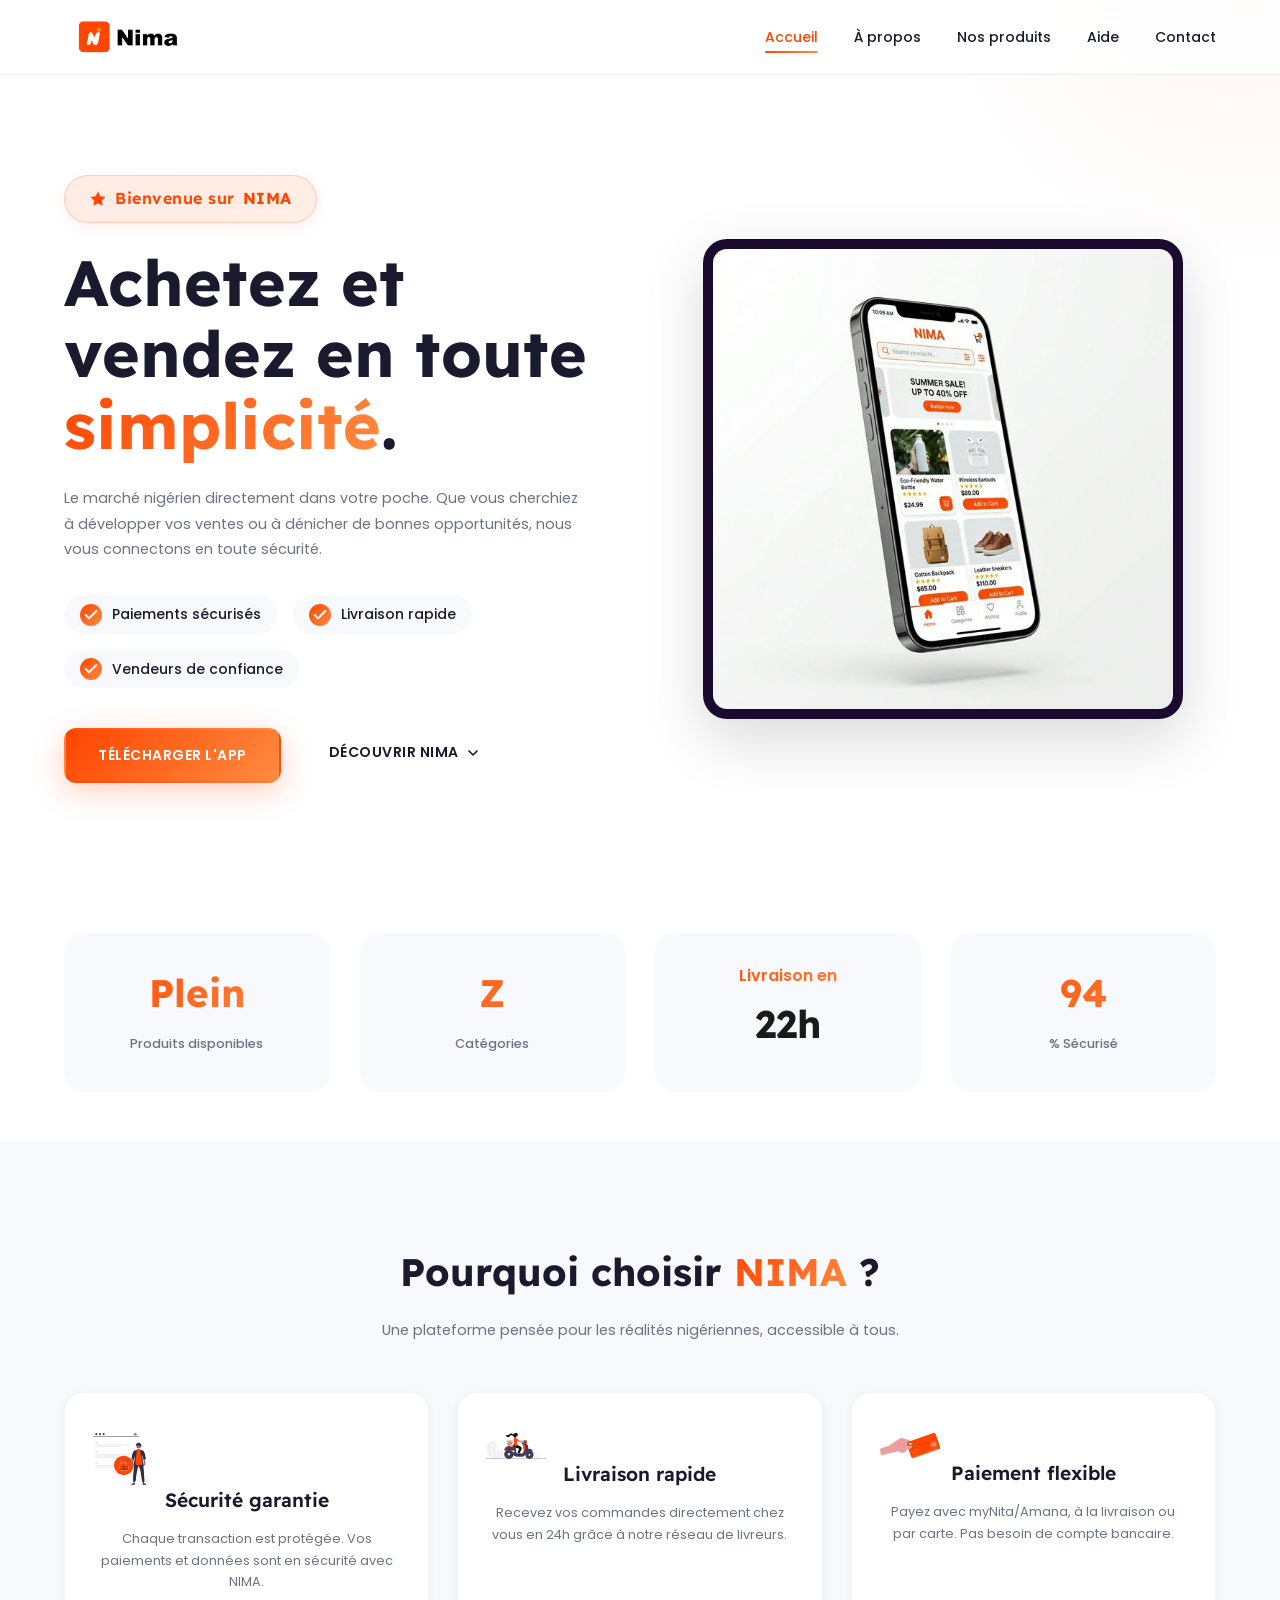
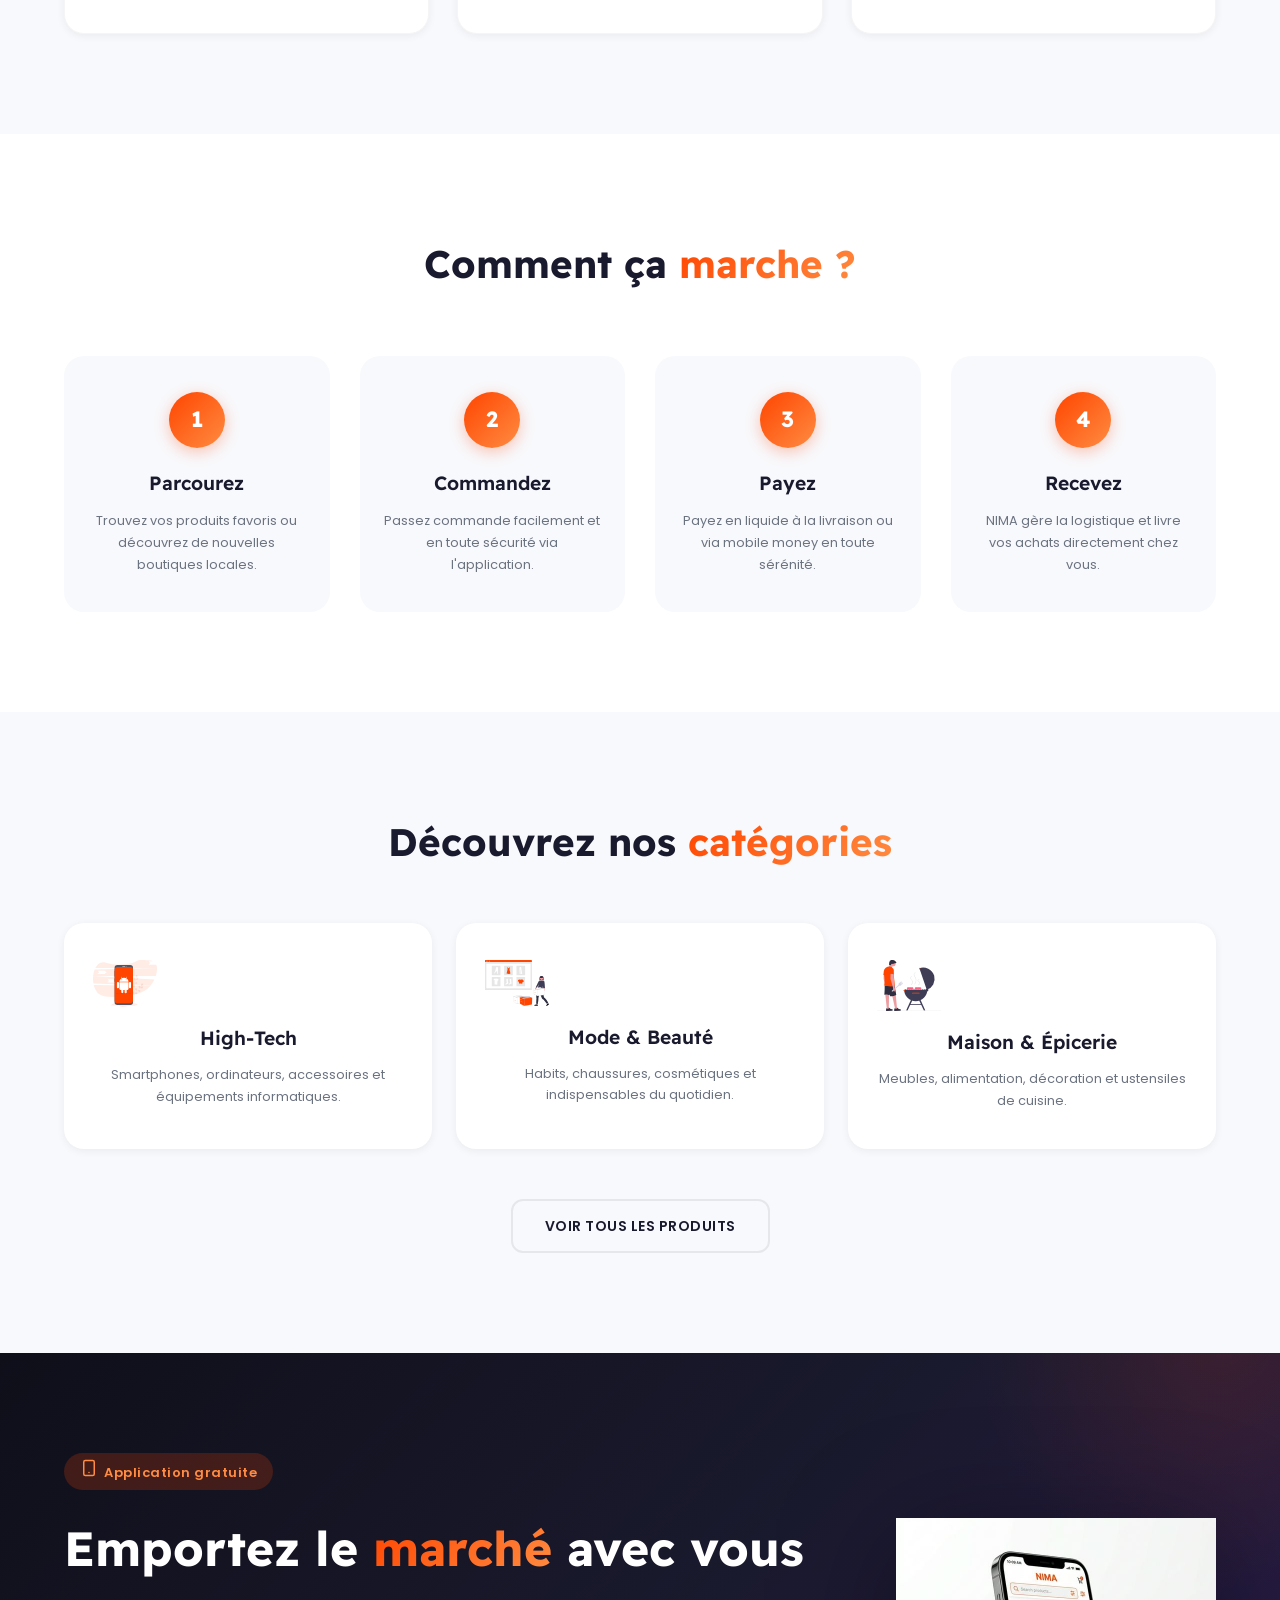
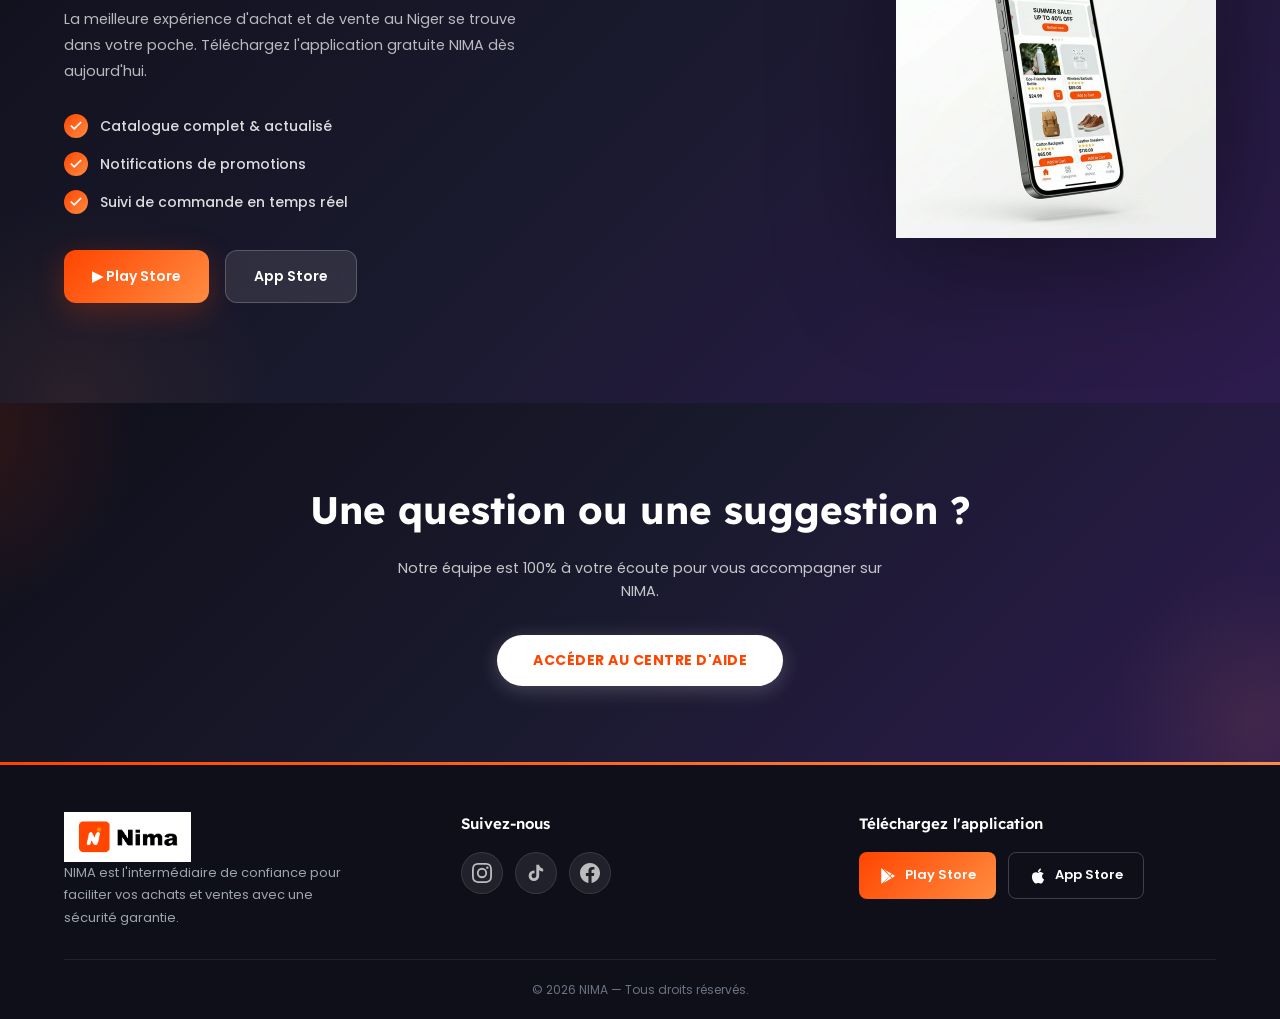
==== commit 53bce8a8: "fix(nav): simplify mobile nav pure HTML logic across all pages" ====
--- a/index.html
+++ b/index.html
@@ -837,42 +837,13 @@
             document.body.style.overflow = '';
         });
 
-        // Navigation depuis le menu hamburger uniquement
-        const navLinks = mainNav.querySelectorAll('a');
-        navLinks.forEach(link => {
-            link.addEventListener('click', (e) => {
-                const href = link.getAttribute('href');
-
-                // Fermer le menu
+        // Close on nav link click (mobile)
+        document.querySelectorAll('nav a').forEach(link => {
+            link.addEventListener('click', () => {
                 hamburger.classList.remove('active');
                 mainNav.classList.remove('open');
                 overlay.classList.remove('active');
                 document.body.style.overflow = '';
-
-                // Naviguer vers la page
-                if (href && !href.startsWith('#')) {
-                    e.preventDefault();
-                    e.stopPropagation();
-                    window.location.replace(href);
-                }
-            });
-        });
-
-        // Close on nav link click (mobile)
-        document.querySelectorAll('nav a').forEach(link => {
-            link.addEventListener('click', (e) => {
-                hamburger.classList.remove('active');
-                mainNav.classList.remove('open');
-                overlay.classList.remove('active');
-                document.body.style.overflow = '';
-
-                const href = link.getAttribute('href');
-                if (href && href !== '#') {
-                    e.preventDefault();
-                    setTimeout(() => {
-                        window.location.href = href;
-                    }, 150);
-                }
             });
         });
 
